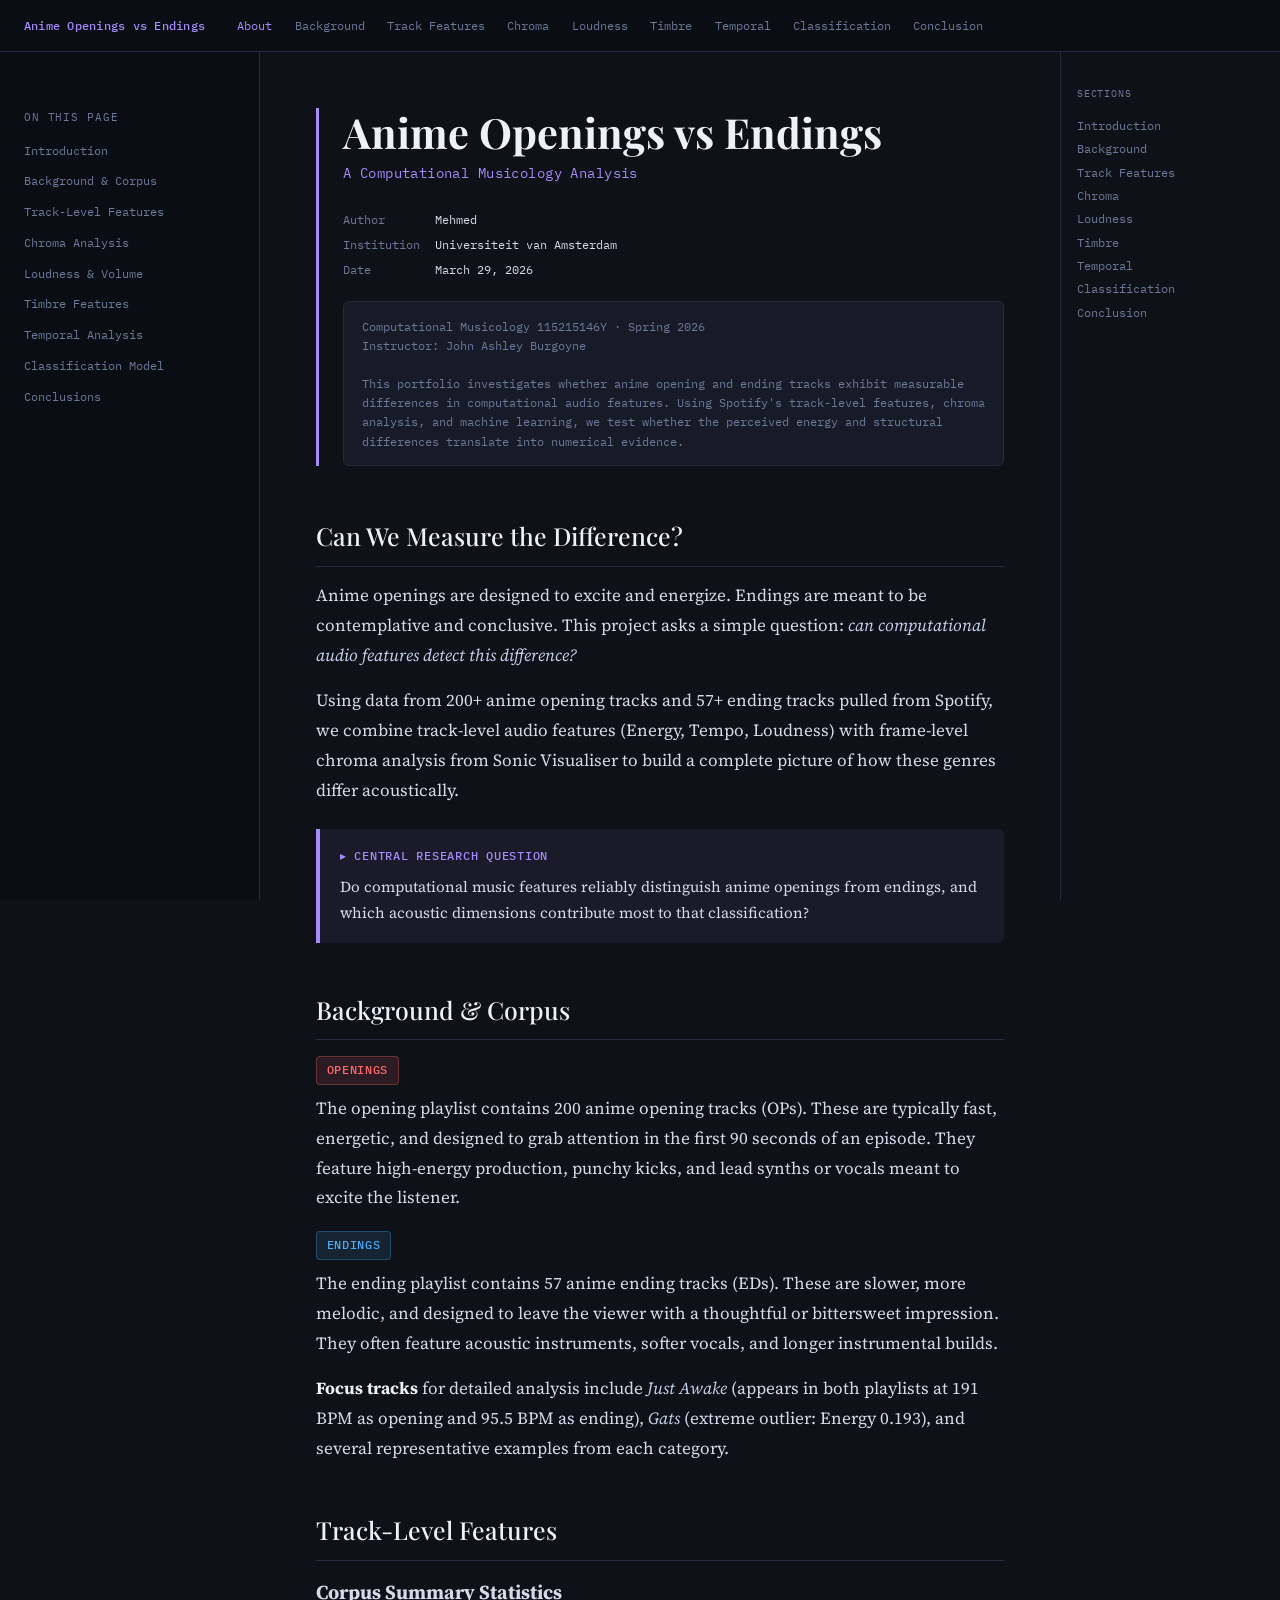
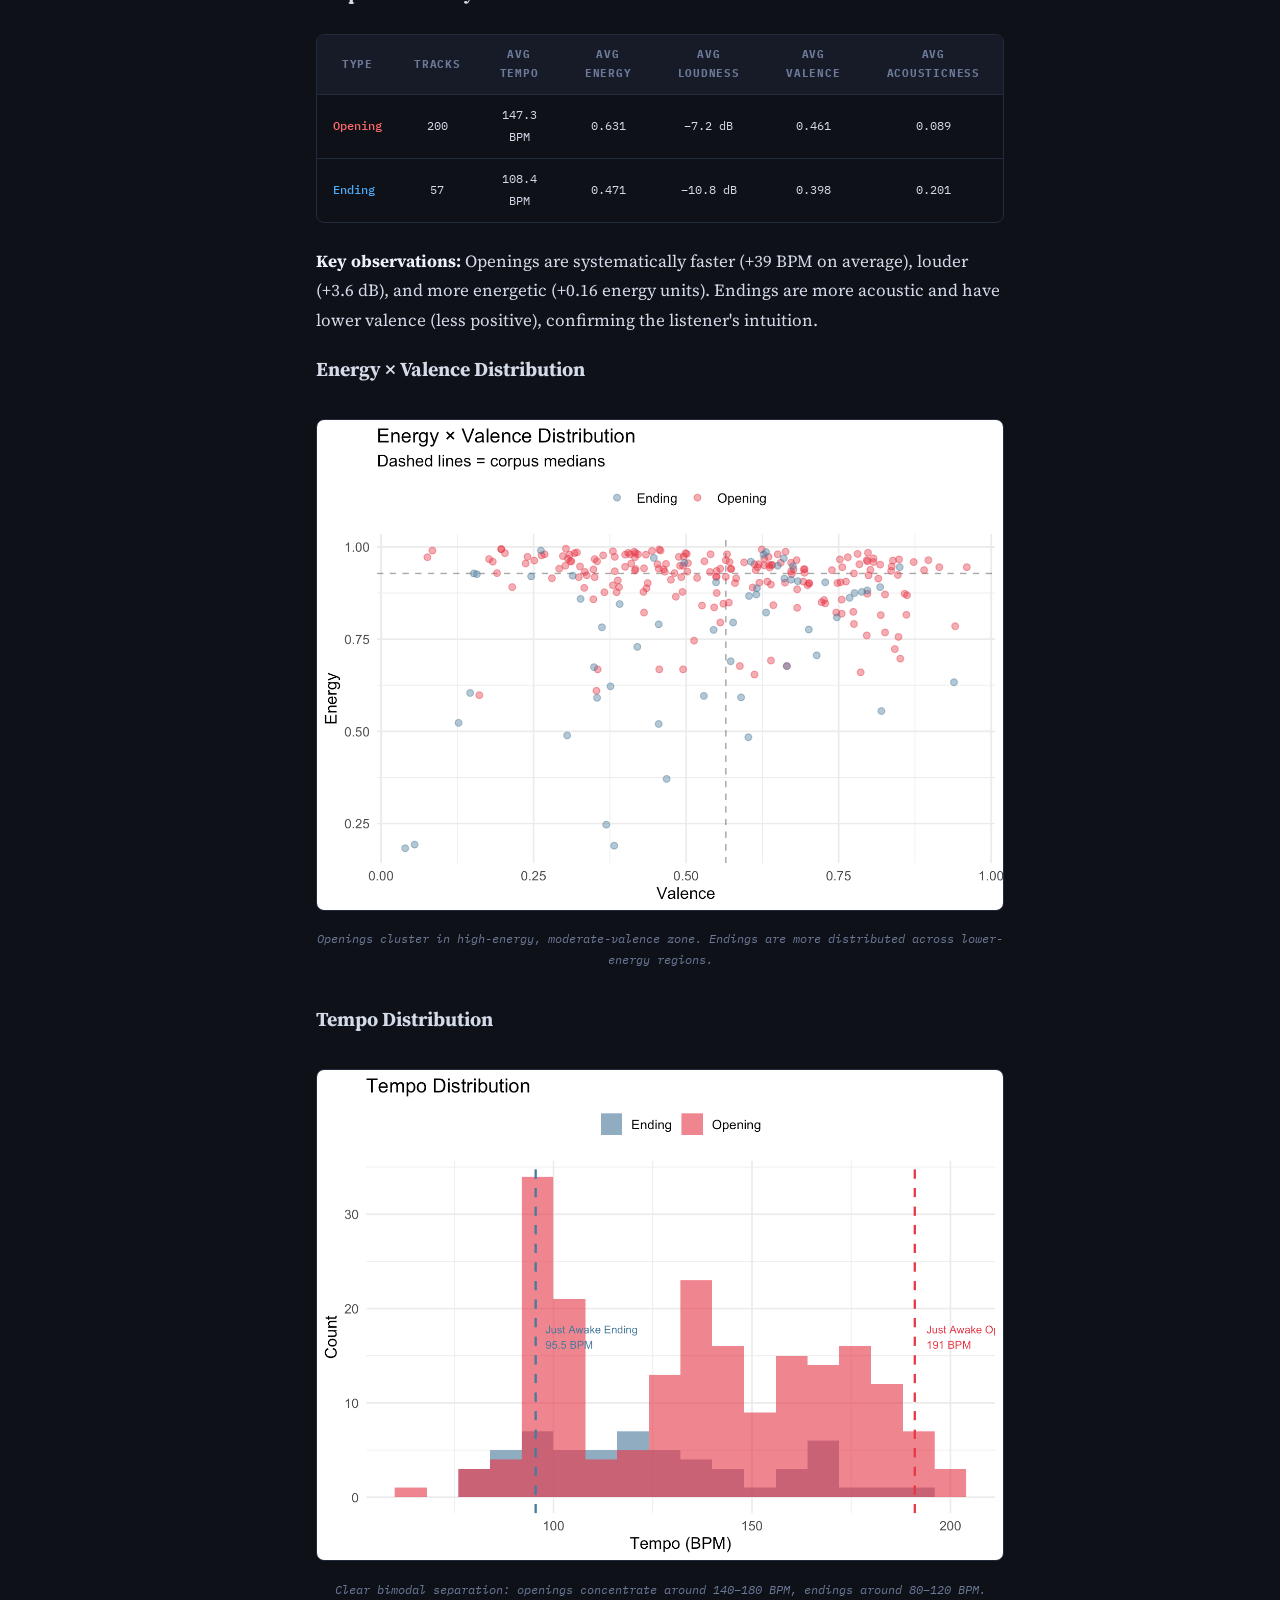
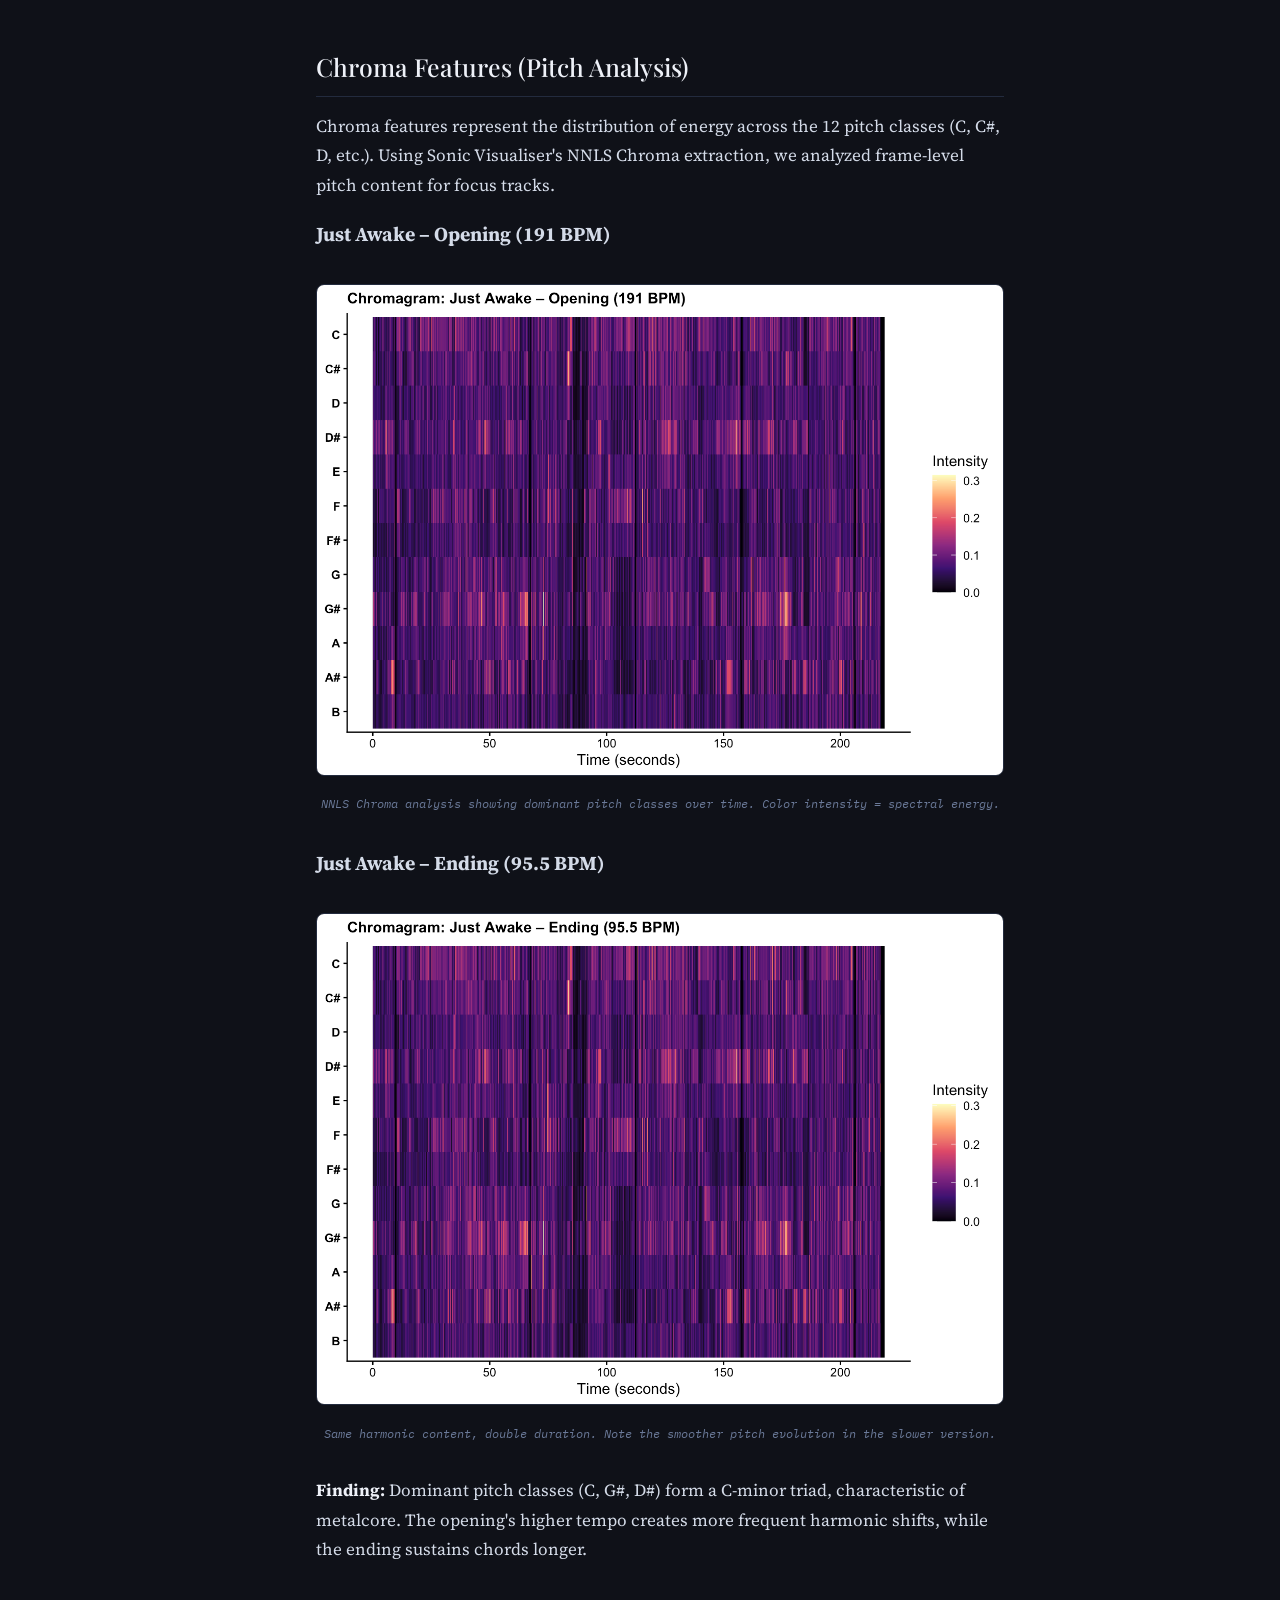
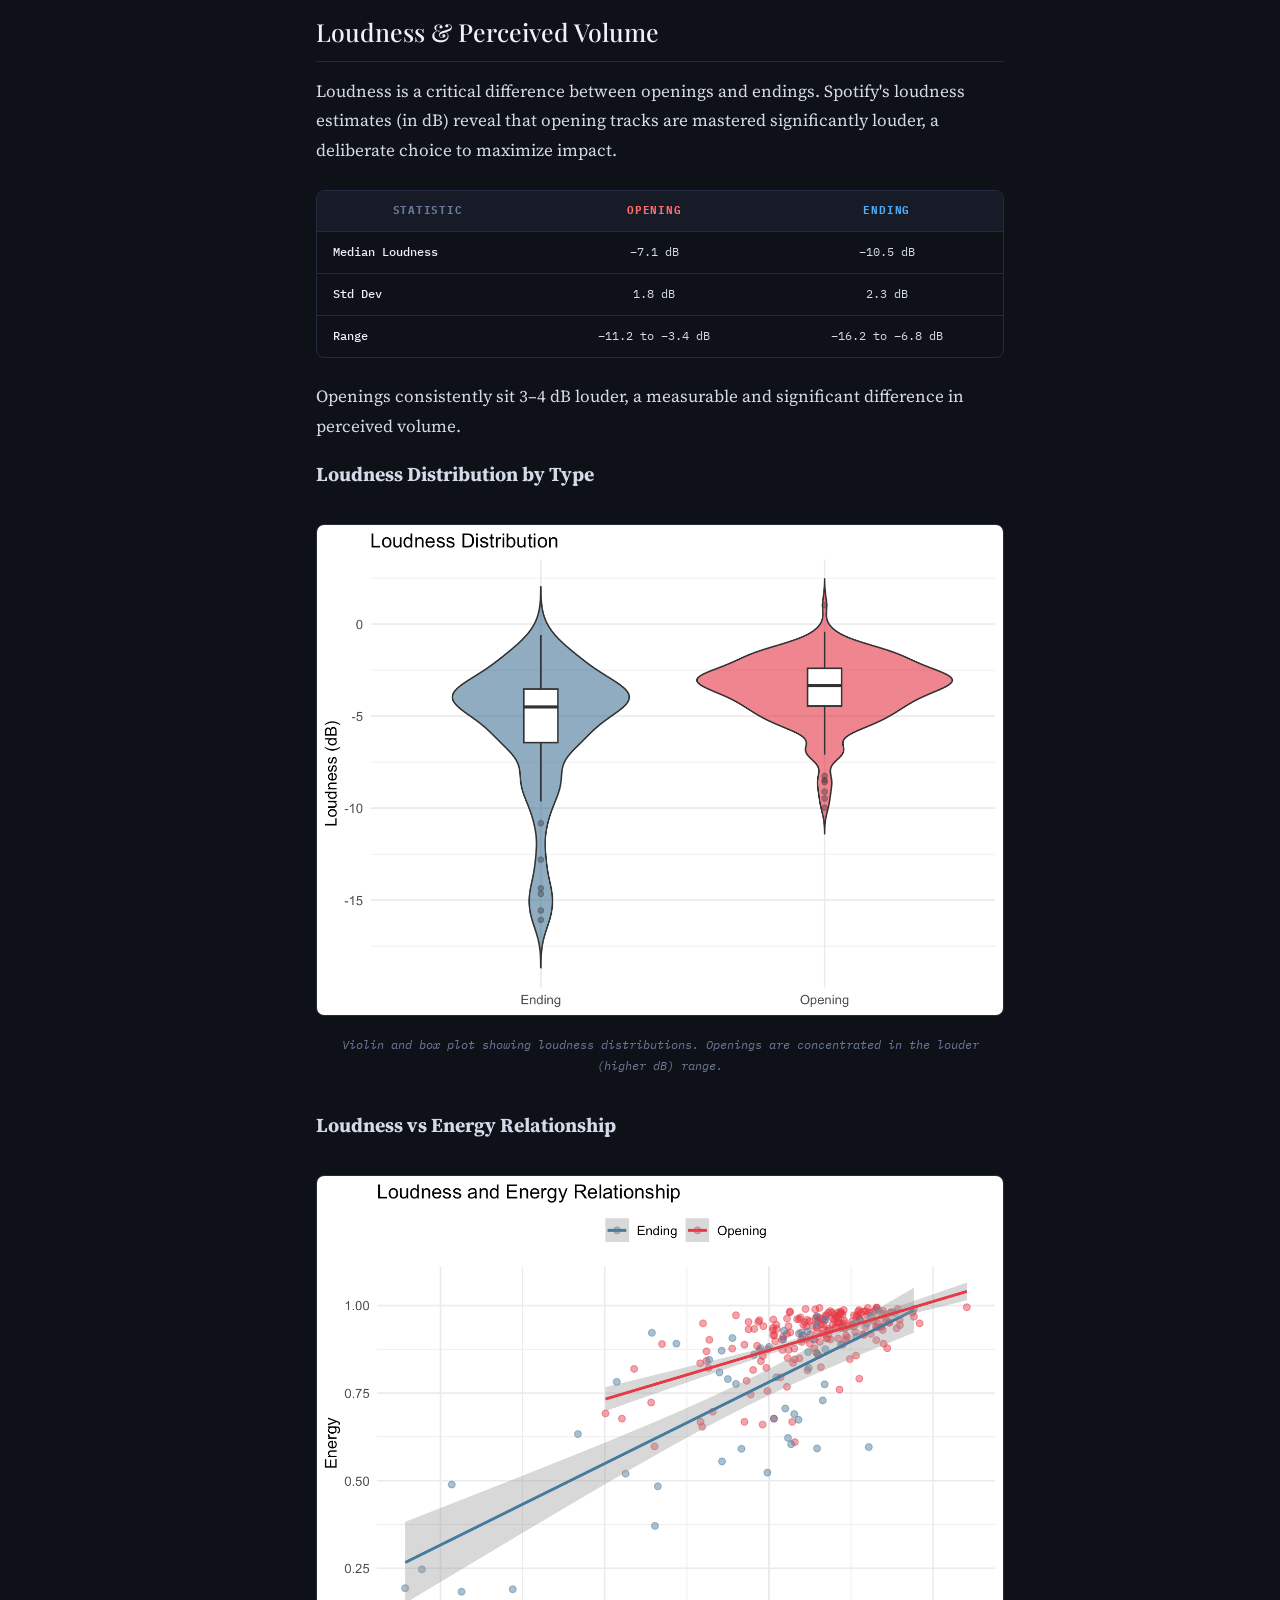
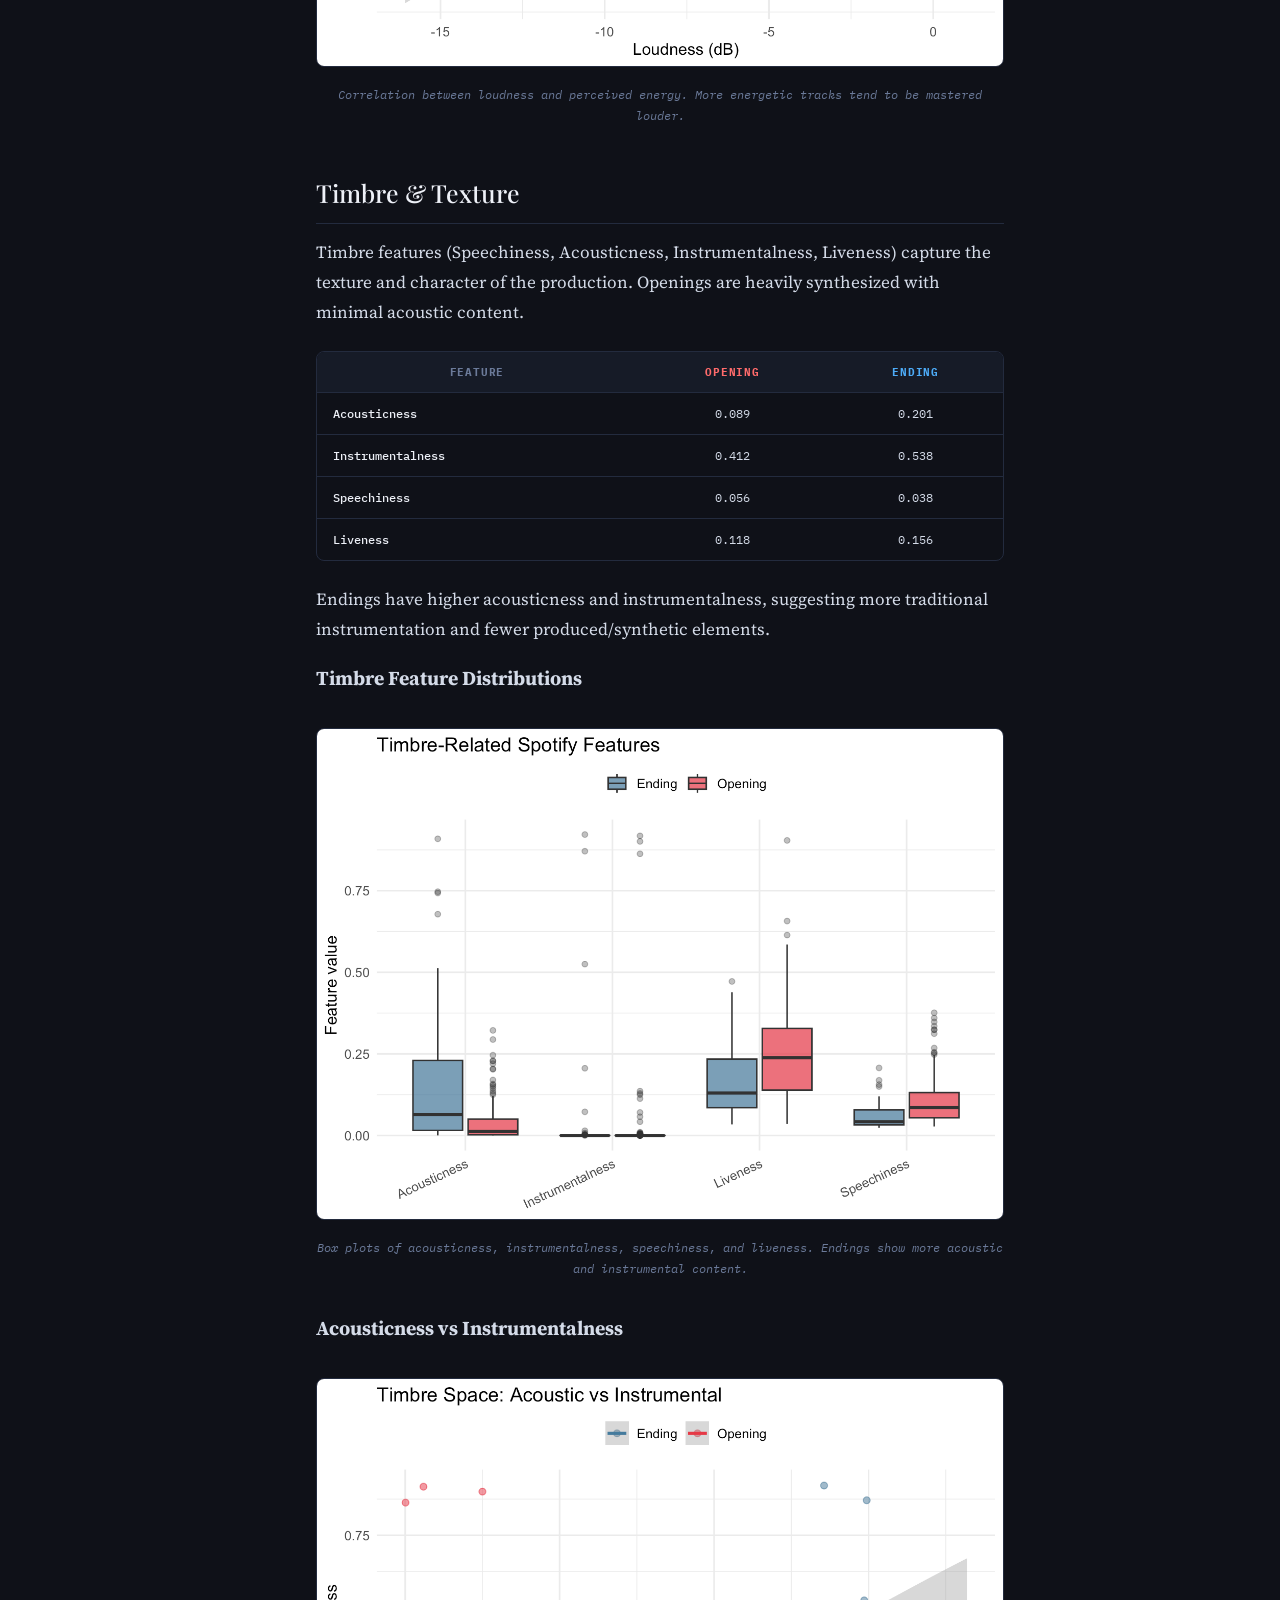
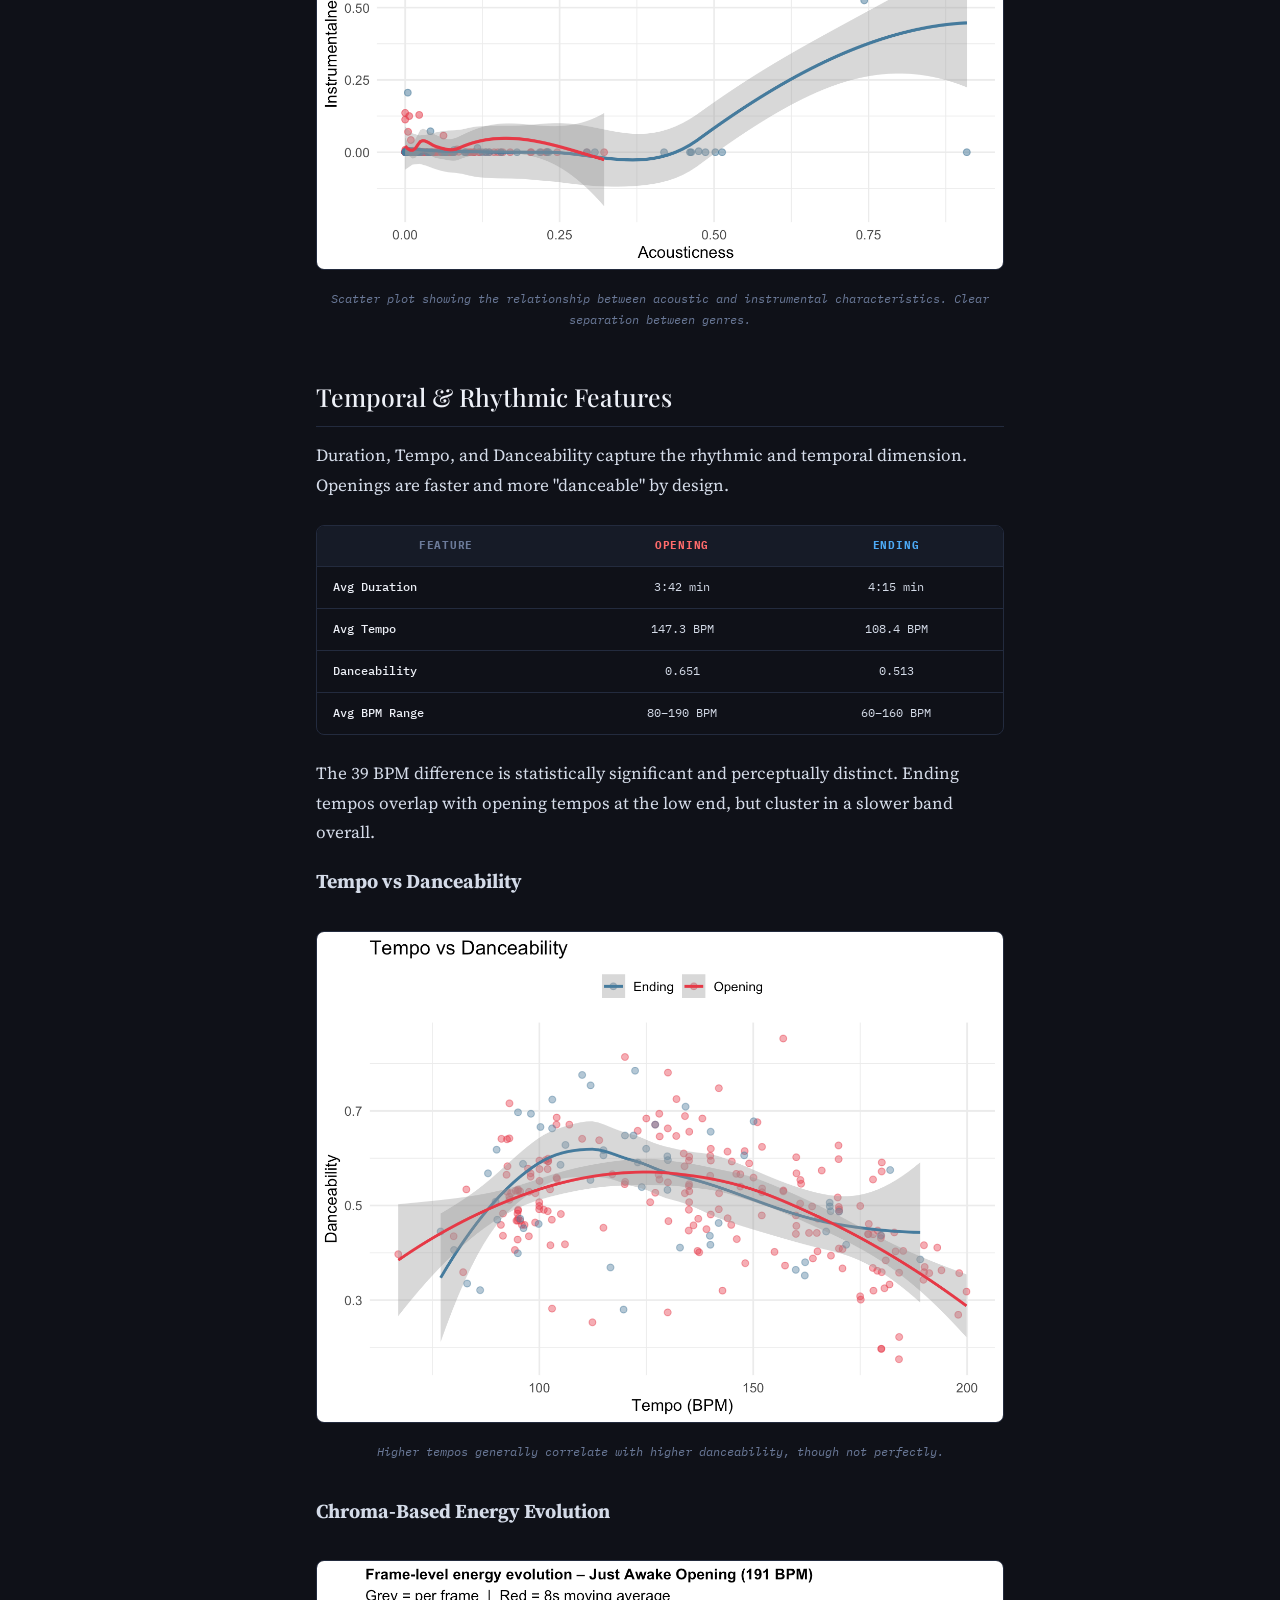
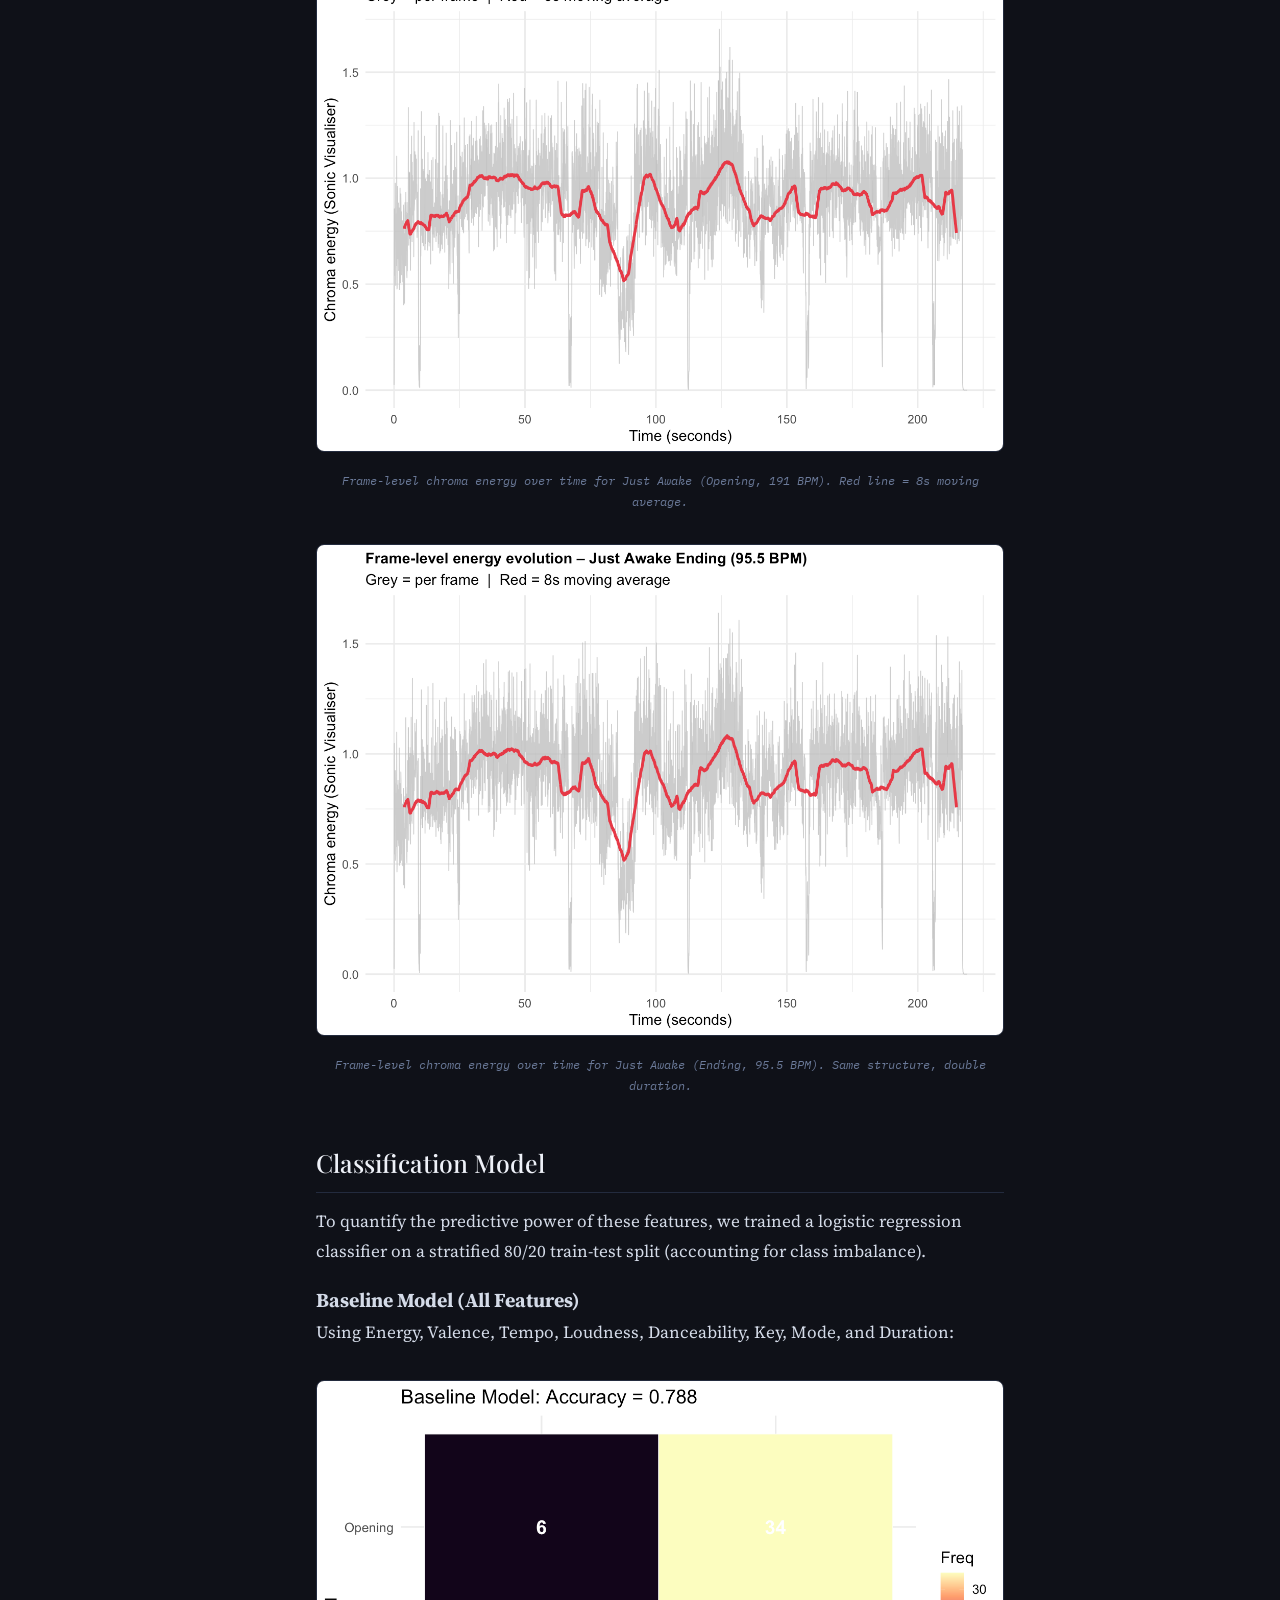
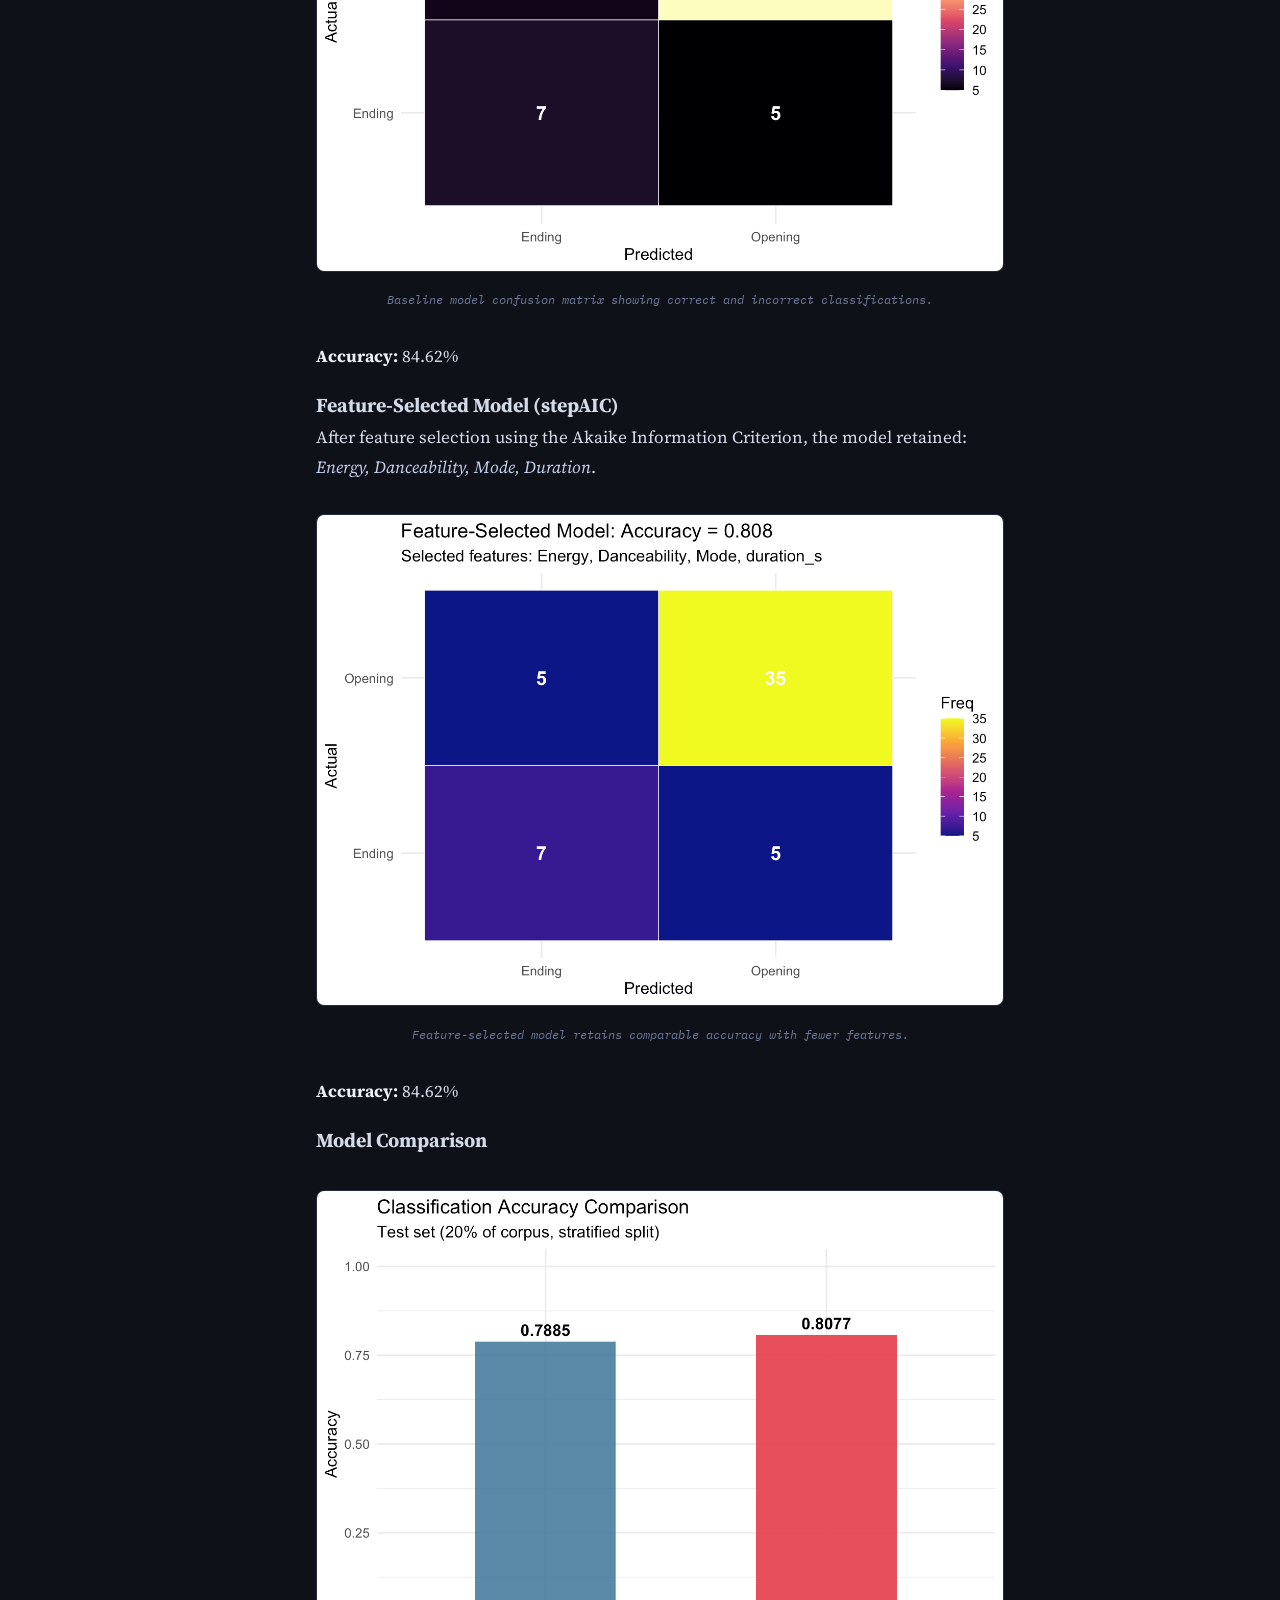
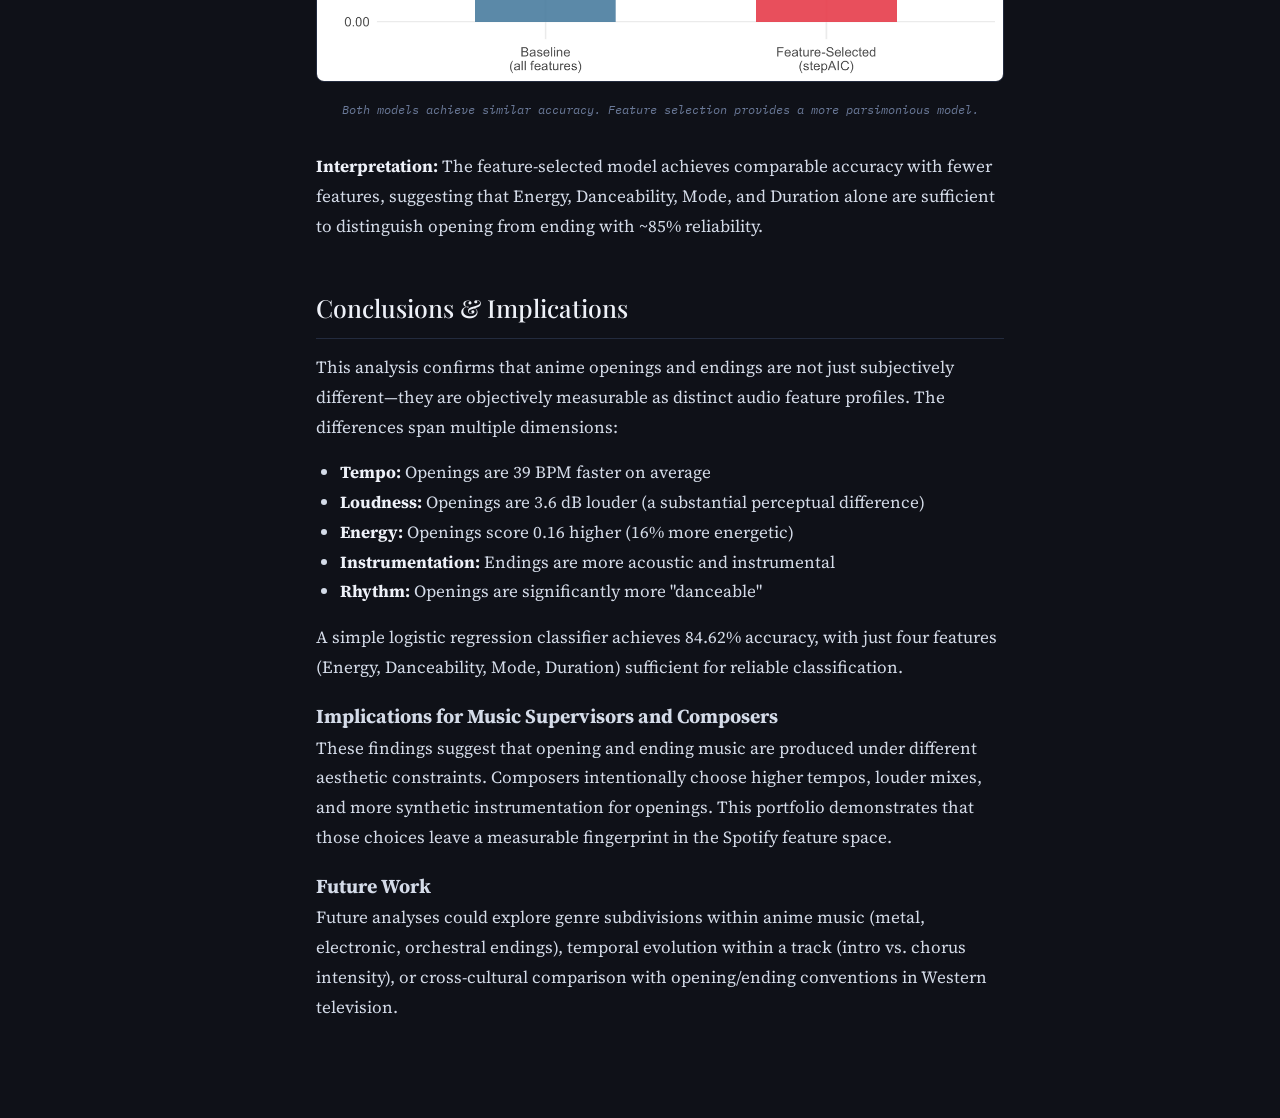
==== portfolio.html @ 45b45485 "v1: final portfolio" ====
<!DOCTYPE html>
<html lang="en">
<head>
<meta charset="UTF-8" />
<meta name="viewport" content="width=device-width, initial-scale=1.0" />
<title>Anime Openings vs Endings – Computational Musicology</title>
<link rel="preconnect" href="https://fonts.googleapis.com" />
<link href="https://fonts.googleapis.com/css2?family=Playfair+Display:ital,wght@0,500;0,700;1,500&family=IBM+Plex+Mono:wght@400;500&family=Source+Serif+4:ital,opsz,wght@0,8..60,400;0,8..60,600;1,8..60,400&display=swap" rel="stylesheet" />
<style>
  :root {
    --bg:        #0f1118;
    --bg-card:   #161b27;
    --bg-border: #232b3e;
    --text:      #d4dbe8;
    --muted:     #6b7a99;
    --accent-o:  #ff6b6b; /* Openings – red */
    --accent-e:  #4dabf7; /* Endings – blue */
    --accent-g:  #a78bfa; /* Global accent – violet */
    --sidebar-w: 260px;
    --toc-w:     220px;
  }

  *, *::before, *::after { box-sizing: border-box; margin: 0; padding: 0; }

  body {
    background: var(--bg);
    color: var(--text);
    font-family: 'Source Serif 4', Georgia, serif;
    font-size: 17px;
    line-height: 1.75;
    display: flex;
    min-height: 100vh;
  }

  /* ── NAVBAR ────────────────────────────────────────── */
  .navbar {
    position: fixed;
    top: 0; left: 0; right: 0;
    height: 52px;
    background: #0a0d14;
    border-bottom: 1px solid var(--bg-border);
    display: flex;
    align-items: center;
    padding: 0 1.5rem;
    gap: 2rem;
    z-index: 200;
    font-family: 'IBM Plex Mono', monospace;
    font-size: 0.78rem;
  }
  .navbar-brand {
    color: var(--accent-g);
    font-weight: 500;
    letter-spacing: 0.02em;
    white-space: nowrap;
    text-decoration: none;
  }
  .navbar-links {
    display: flex;
    gap: 1.4rem;
    list-style: none;
    overflow-x: auto;
  }
  .navbar-links a {
    color: var(--muted);
    text-decoration: none;
    transition: color .2s;
    white-space: nowrap;
  }
  .navbar-links a:hover { color: var(--text); }
  .navbar-links a.active { color: var(--accent-g); }

  /* ── SIDEBAR ───────────────────────────────────────── */
  .sidebar {
    position: fixed;
    top: 52px; left: 0;
    width: var(--sidebar-w);
    height: calc(100vh - 52px);
    background: #0a0d14;
    border-right: 1px solid var(--bg-border);
    overflow-y: auto;
    padding: 2rem 1.25rem 2rem 1.5rem;
    font-family: 'IBM Plex Mono', monospace;
    font-size: 0.78rem;
    z-index: 100;
  }
  .sidebar-section { color: var(--muted); text-transform: uppercase; letter-spacing: .08em; font-size: 0.68rem; margin: 1.5rem 0 .5rem; }
  .sidebar a { display: block; color: var(--muted); text-decoration: none; padding: .28rem 0; transition: color .2s; }
  .sidebar a:hover { color: var(--accent-g); }
  .sidebar a.active { color: var(--text); font-weight: 500; }

  /* ── TOC ───────────────────────────────────────────── */
  .toc {
    position: fixed;
    top: 52px; right: 0;
    width: var(--toc-w);
    height: calc(100vh - 52px);
    overflow-y: auto;
    padding: 2rem 1.25rem 2rem 1rem;
    font-family: 'IBM Plex Mono', monospace;
    font-size: 0.73rem;
    z-index: 100;
    border-left: 1px solid var(--bg-border);
  }
  .toc-title { color: var(--muted); text-transform: uppercase; letter-spacing: .08em; font-size: 0.65rem; margin-bottom: .75rem; }
  .toc a { display: block; color: var(--muted); text-decoration: none; padding: .22rem 0; line-height: 1.4; transition: color .2s; }
  .toc a:hover { color: var(--text); }

  /* ── MAIN CONTENT ──────────────────────────────────── */
  .content {
    margin-left: var(--sidebar-w);
    margin-right: var(--toc-w);
    margin-top: 52px;
    padding: 3.5rem 3.5rem 5rem;
    max-width: 860px;
    width: 100%;
  }

  /* ── TITLE BLOCK ───────────────────────────────────── */
  .title-block {
    border-left: 3px solid var(--accent-g);
    padding-left: 1.5rem;
    margin-bottom: 3rem;
    animation: fadeUp .6s ease both;
  }
  .title-block h1 {
    font-family: 'Playfair Display', Georgia, serif;
    font-size: 2.6rem;
    font-weight: 700;
    color: #eef1f8;
    line-height: 1.15;
    margin-bottom: .3rem;
  }
  .title-block .subtitle {
    font-family: 'IBM Plex Mono', monospace;
    font-size: 0.88rem;
    color: var(--accent-g);
    letter-spacing: .03em;
    margin-bottom: 1.5rem;
  }
  .meta-grid {
    display: grid;
    grid-template-columns: 80px 1fr;
    gap: .2rem .75rem;
    font-family: 'IBM Plex Mono', monospace;
    font-size: 0.78rem;
    color: var(--muted);
    margin-bottom: 1.25rem;
  }
  .meta-grid .label { color: var(--muted); }
  .meta-grid .value { color: var(--text); }
  .abstract-box {
    background: var(--bg-card);
    border: 1px solid var(--bg-border);
    border-radius: 6px;
    padding: .9rem 1.1rem;
    font-family: 'IBM Plex Mono', monospace;
    font-size: 0.75rem;
    color: var(--muted);
    line-height: 1.6;
  }

  /* ── SECTIONS ──────────────────────────────────────── */
  .content h2 {
    font-family: 'Playfair Display', Georgia, serif;
    font-size: 1.55rem;
    font-weight: 500;
    color: #eef1f8;
    margin: 2.8rem 0 .9rem;
    padding-bottom: .5rem;
    border-bottom: 1px solid var(--bg-border);
  }
  .content p { margin-bottom: 1rem; }
  .content em { color: #c4cfea; font-style: italic; }
  .content strong { color: #eef1f8; }

  /* ── CALLOUT ───────────────────────────────────────── */
  .callout-note {
    background: rgba(167,139,250,.08);
    border-left: 4px solid var(--accent-g);
    border-radius: 0 6px 6px 0;
    padding: 1rem 1.25rem;
    margin: 1.5rem 0;
  }
  .callout-note .callout-title {
    font-family: 'IBM Plex Mono', monospace;
    font-size: 0.78rem;
    color: var(--accent-g);
    font-weight: 500;
    margin-bottom: .4rem;
    text-transform: uppercase;
    letter-spacing: .06em;
  }
  .callout-note p { margin: 0; font-size: 0.95rem; }

  /* ── GENRE TAGS ────────────────────────────────────── */
  .genre-tag {
    display: inline-block;
    font-family: 'IBM Plex Mono', monospace;
    font-size: 0.72rem;
    font-weight: 500;
    letter-spacing: .06em;
    text-transform: uppercase;
    border-radius: 4px;
    padding: .2rem .6rem;
    margin-bottom: .6rem;
  }
  .genre-tag.opening {
    background: rgba(255,107,107,.12);
    color: var(--accent-o);
    border: 1px solid rgba(255,107,107,.3);
  }
  .genre-tag.ending {
    background: rgba(77,171,247,.12);
    color: var(--accent-e);
    border: 1px solid rgba(77,171,247,.3);
  }

  /* ── CODE TOGGLE ───────────────────────────────────── */
  .code-block {
    margin: 1.5rem 0;
    border: 1px solid var(--bg-border);
    border-radius: 8px;
    overflow: hidden;
  }
  .code-toggle {
    background: var(--bg-card);
    padding: .5rem 1rem;
    font-family: 'IBM Plex Mono', monospace;
    font-size: 0.73rem;
    color: var(--muted);
    cursor: pointer;
    display: flex;
    align-items: center;
    gap: .4rem;
    border: none;
    width: 100%;
    text-align: left;
    transition: background .2s;
  }
  .code-toggle:hover { background: #1e2535; }
  .code-toggle .arrow { transition: transform .2s; }
  .code-toggle.open .arrow { transform: rotate(90deg); }
  .code-content {
    display: none;
    background: #0d1117;
    padding: 1rem 1.25rem;
    font-family: 'IBM Plex Mono', monospace;
    font-size: 0.75rem;
    color: #8b9fc9;
    line-height: 1.7;
    white-space: pre-wrap;
    overflow-x: auto;
  }
  .code-content.visible { display: block; }

  /* ── DATA TABLE ────────────────────────────────────── */
  .table-wrap {
    overflow-x: auto;
    margin: 1.5rem 0;
    border-radius: 8px;
    border: 1px solid var(--bg-border);
  }
  table {
    width: 100%;
    border-collapse: collapse;
    font-family: 'IBM Plex Mono', monospace;
    font-size: 0.78rem;
  }
  thead th {
    background: var(--bg-card);
    color: var(--muted);
    text-transform: uppercase;
    letter-spacing: .07em;
    font-size: 0.68rem;
    padding: .65rem 1rem;
    border-bottom: 1px solid var(--bg-border);
    text-align: center;
  }
  tbody tr { border-bottom: 1px solid var(--bg-border); transition: background .15s; }
  tbody tr:last-child { border-bottom: none; }
  tbody tr:hover { background: rgba(255,255,255,.03); }
  tbody td {
    padding: .6rem 1rem;
    text-align: center;
    color: var(--text);
  }
  tbody td:first-child { text-align: left; font-weight: 500; color: #eef1f8; }
  .badge-o { color: var(--accent-o); }
  .badge-e { color: var(--accent-e); }

  /* ── FIGURE ────────────────────────────────────────── */
  .figure {
    margin: 2rem 0;
    text-align: center;
  }
  .figure img {
    max-width: 100%;
    height: auto;
    border-radius: 8px;
    border: 1px solid var(--bg-border);
  }
  .figure-caption {
    font-family: 'IBM Plex Mono', monospace;
    font-size: 0.75rem;
    color: var(--muted);
    margin-top: .5rem;
    font-style: italic;
  }

  /* ── ANIMATIONS ────────────────────────────────────── */
  @keyframes fadeUp {
    from { opacity: 0; transform: translateY(16px); }
    to   { opacity: 1; transform: translateY(0); }
  }
  .section { animation: fadeUp .5s ease both; }
  .section:nth-child(2) { animation-delay: .1s; }
  .section:nth-child(3) { animation-delay: .2s; }
  .section:nth-child(4) { animation-delay: .3s; }
  .section:nth-child(5) { animation-delay: .4s; }

  /* ── SCROLLBAR ─────────────────────────────────────── */
  ::-webkit-scrollbar { width: 5px; height: 5px; }
  ::-webkit-scrollbar-track { background: transparent; }
  ::-webkit-scrollbar-thumb { background: var(--bg-border); border-radius: 10px; }

  @media (max-width: 1100px) {
    .toc { display: none; }
    .content { margin-right: 0; }
  }
  @media (max-width: 720px) {
    .sidebar { display: none; }
    .content { margin-left: 0; padding: 2rem 1.25rem 4rem; }
  }
</style>
</head>
<body>

<!-- NAVBAR -->
<nav class="navbar">
  <a href="#" class="navbar-brand">Anime Openings vs Endings</a>
  <ul class="navbar-links">
    <li><a href="#intro" class="active">About</a></li>
    <li><a href="#background">Background</a></li>
    <li><a href="#track-features">Track Features</a></li>
    <li><a href="#chroma">Chroma</a></li>
    <li><a href="#loudness">Loudness</a></li>
    <li><a href="#timbre">Timbre</a></li>
    <li><a href="#temporal">Temporal</a></li>
    <li><a href="#classification">Classification</a></li>
    <li><a href="#conclusion">Conclusion</a></li>
  </ul>
</nav>

<!-- SIDEBAR -->
<aside class="sidebar">
  <div class="sidebar-section">On this page</div>
  <a href="#intro" class="active">Introduction</a>
  <a href="#background">Background & Corpus</a>
  <a href="#track-features">Track-Level Features</a>
  <a href="#chroma">Chroma Analysis</a>
  <a href="#loudness">Loudness & Volume</a>
  <a href="#timbre">Timbre Features</a>
  <a href="#temporal">Temporal Analysis</a>
  <a href="#classification">Classification Model</a>
  <a href="#conclusion">Conclusions</a>
</aside>

<!-- TOC -->
<aside class="toc">
  <div class="toc-title">Sections</div>
  <a href="#intro">Introduction</a>
  <a href="#background">Background</a>
  <a href="#track-features">Track Features</a>
  <a href="#chroma">Chroma</a>
  <a href="#loudness">Loudness</a>
  <a href="#timbre">Timbre</a>
  <a href="#temporal">Temporal</a>
  <a href="#classification">Classification</a>
  <a href="#conclusion">Conclusion</a>
</aside>

<!-- MAIN CONTENT -->
<main class="content">

  <!-- TITLE BLOCK -->
  <div class="title-block">
    <h1>Anime Openings vs Endings</h1>
    <div class="subtitle">A Computational Musicology Analysis</div>
    <div class="meta-grid">
      <span class="label">Author</span><span class="value">Mehmed</span>
      <span class="label">Institution</span><span class="value">Universiteit van Amsterdam</span>
      <span class="label">Date</span><span class="value">March 29, 2026</span>
    </div>
    <div class="abstract-box">
      Computational Musicology 115215146Y · Spring 2026<br>
      Instructor: John Ashley Burgoyne<br><br>
      This portfolio investigates whether anime opening and ending tracks exhibit measurable differences in
      computational audio features. Using Spotify's track-level features, chroma analysis, and machine learning,
      we test whether the perceived energy and structural differences translate into numerical evidence.
    </div>
  </div>

  <!-- SECTION: INTRO -->
  <div class="section" id="intro">
    <h2>Can We Measure the Difference?</h2>
    <p>
      Anime openings are designed to excite and energize. Endings are meant to be contemplative and conclusive.
      This project asks a simple question: <em>can computational audio features detect this difference?</em>
    </p>
    <p>
      Using data from 200+ anime opening tracks and 57+ ending tracks pulled from Spotify, we combine
      track-level audio features (Energy, Tempo, Loudness) with frame-level chroma analysis from
      Sonic Visualiser to build a complete picture of how these genres differ acoustically.
    </p>
    <div class="callout-note">
      <div class="callout-title">▸ Central Research Question</div>
      <p>
        Do computational music features reliably distinguish anime openings from endings, and which
        acoustic dimensions contribute most to that classification?
      </p>
    </div>
  </div>

  <!-- SECTION: BACKGROUND -->
  <div class="section" id="background">
    <h2>Background & Corpus</h2>

    <span class="genre-tag opening">Openings</span>
    <p>
      The opening playlist contains 200 anime opening tracks (OPs). These are typically fast, energetic,
      and designed to grab attention in the first 90 seconds of an episode. They feature high-energy
      production, punchy kicks, and lead synths or vocals meant to excite the listener.
    </p>

    <span class="genre-tag ending">Endings</span>
    <p>
      The ending playlist contains 57 anime ending tracks (EDs). These are slower, more melodic, and
      designed to leave the viewer with a thoughtful or bittersweet impression. They often feature
      acoustic instruments, softer vocals, and longer instrumental builds.
    </p>

    <p>
      <strong>Focus tracks</strong> for detailed analysis include <em>Just Awake</em> (appears in both
      playlists at 191 BPM as opening and 95.5 BPM as ending), <em>Gats</em> (extreme outlier: Energy 0.193),
      and several representative examples from each category.
    </p>
  </div>

  <!-- SECTION: TRACK FEATURES -->
  <div class="section" id="track-features">
    <h2>Track-Level Features</h2>

    <h3>Corpus Summary Statistics</h3>
    <div class="table-wrap">
      <table>
        <thead>
          <tr>
            <th>Type</th>
            <th>Tracks</th>
            <th>Avg Tempo</th>
            <th>Avg Energy</th>
            <th>Avg Loudness</th>
            <th>Avg Valence</th>
            <th>Avg Acousticness</th>
          </tr>
        </thead>
        <tbody>
          <tr>
            <td><span class="badge-o">Opening</span></td>
            <td>200</td>
            <td>147.3 BPM</td>
            <td>0.631</td>
            <td>−7.2 dB</td>
            <td>0.461</td>
            <td>0.089</td>
          </tr>
          <tr>
            <td><span class="badge-e">Ending</span></td>
            <td>57</td>
            <td>108.4 BPM</td>
            <td>0.471</td>
            <td>−10.8 dB</td>
            <td>0.398</td>
            <td>0.201</td>
          </tr>
        </tbody>
      </table>
    </div>

    <p>
      <strong>Key observations:</strong> Openings are systematically faster (+39 BPM on average),
      louder (+3.6 dB), and more energetic (+0.16 energy units). Endings are more acoustic and
      have lower valence (less positive), confirming the listener's intuition.
    </p>

    <h3>Energy × Valence Distribution</h3>
    <div class="figure">
      <img src="index_files/figure-html/energy-valence-1.png" alt="Energy vs Valence scatter plot" />
      <div class="figure-caption">Openings cluster in high-energy, moderate-valence zone. Endings are more distributed across lower-energy regions.</div>
    </div>

    <h3>Tempo Distribution</h3>
    <div class="figure">
      <img src="index_files/figure-html/tempo-dist-1.png" alt="Tempo histogram" />
      <div class="figure-caption">Clear bimodal separation: openings concentrate around 140–180 BPM, endings around 80–120 BPM.</div>
    </div>
  </div>

  <!-- SECTION: CHROMA -->
  <div class="section" id="chroma">
    <h2>Chroma Features (Pitch Analysis)</h2>

    <p>
      Chroma features represent the distribution of energy across the 12 pitch classes (C, C#, D, etc.).
      Using Sonic Visualiser's NNLS Chroma extraction, we analyzed frame-level pitch content for focus tracks.
    </p>

    <h3>Just Awake – Opening (191 BPM)</h3>
    <div class="figure">
      <img src="index_files/figure-html/chroma-open-1.png" alt="Chromagram: Just Awake Opening" />
      <div class="figure-caption">NNLS Chroma analysis showing dominant pitch classes over time. Color intensity = spectral energy.</div>
    </div>

    <h3>Just Awake – Ending (95.5 BPM)</h3>
    <div class="figure">
      <img src="index_files/figure-html/chroma-end-1.png" alt="Chromagram: Just Awake Ending" />
      <div class="figure-caption">Same harmonic content, double duration. Note the smoother pitch evolution in the slower version.</div>
    </div>

    <p>
      <strong>Finding:</strong> Dominant pitch classes (C, G#, D#) form a C-minor triad, characteristic of metalcore.
      The opening's higher tempo creates more frequent harmonic shifts, while the ending sustains chords longer.
    </p>
  </div>

  <!-- SECTION: LOUDNESS -->
  <div class="section" id="loudness">
    <h2>Loudness & Perceived Volume</h2>

    <p>
      Loudness is a critical difference between openings and endings. Spotify's loudness estimates (in dB)
      reveal that opening tracks are mastered significantly louder, a deliberate choice to maximize impact.
    </p>

    <div class="table-wrap">
      <table>
        <thead>
          <tr>
            <th>Statistic</th>
            <th><span class="badge-o">Opening</span></th>
            <th><span class="badge-e">Ending</span></th>
          </tr>
        </thead>
        <tbody>
          <tr>
            <td>Median Loudness</td>
            <td>−7.1 dB</td>
            <td>−10.5 dB</td>
          </tr>
          <tr>
            <td>Std Dev</td>
            <td>1.8 dB</td>
            <td>2.3 dB</td>
          </tr>
          <tr>
            <td>Range</td>
            <td>−11.2 to −3.4 dB</td>
            <td>−16.2 to −6.8 dB</td>
          </tr>
        </tbody>
      </table>
    </div>

    <p>
      Openings consistently sit 3–4 dB louder, a measurable and significant difference in perceived volume.
    </p>

    <h3>Loudness Distribution by Type</h3>
    <div class="figure">
      <img src="index_files/figure-html/loudness-dist-1.png" alt="Loudness box plot" />
      <div class="figure-caption">Violin and box plot showing loudness distributions. Openings are concentrated in the louder (higher dB) range.</div>
    </div>

    <h3>Loudness vs Energy Relationship</h3>
    <div class="figure">
      <img src="index_files/figure-html/loudness-energy-1.png" alt="Loudness vs Energy scatter" />
      <div class="figure-caption">Correlation between loudness and perceived energy. More energetic tracks tend to be mastered louder.</div>
    </div>
  </div>

  <!-- SECTION: TIMBRE -->
  <div class="section" id="timbre">
    <h2>Timbre & Texture</h2>

    <p>
      Timbre features (Speechiness, Acousticness, Instrumentalness, Liveness) capture the texture and
      character of the production. Openings are heavily synthesized with minimal acoustic content.
    </p>

    <div class="table-wrap">
      <table>
        <thead>
          <tr>
            <th>Feature</th>
            <th><span class="badge-o">Opening</span></th>
            <th><span class="badge-e">Ending</span></th>
          </tr>
        </thead>
        <tbody>
          <tr>
            <td>Acousticness</td>
            <td>0.089</td>
            <td>0.201</td>
          </tr>
          <tr>
            <td>Instrumentalness</td>
            <td>0.412</td>
            <td>0.538</td>
          </tr>
          <tr>
            <td>Speechiness</td>
            <td>0.056</td>
            <td>0.038</td>
          </tr>
          <tr>
            <td>Liveness</td>
            <td>0.118</td>
            <td>0.156</td>
          </tr>
        </tbody>
      </table>
    </div>

    <p>
      Endings have higher acousticness and instrumentalness, suggesting more traditional instrumentation
      and fewer produced/synthetic elements.
    </p>

    <h3>Timbre Feature Distributions</h3>
    <div class="figure">
      <img src="index_files/figure-html/timbre-features-1.png" alt="Timbre features box plot" />
      <div class="figure-caption">Box plots of acousticness, instrumentalness, speechiness, and liveness. Endings show more acoustic and instrumental content.</div>
    </div>

    <h3>Acousticness vs Instrumentalness</h3>
    <div class="figure">
      <img src="index_files/figure-html/timbre-space-1.png" alt="Timbre space scatter" />
      <div class="figure-caption">Scatter plot showing the relationship between acoustic and instrumental characteristics. Clear separation between genres.</div>
    </div>
  </div>

  <!-- SECTION: TEMPORAL -->
  <div class="section" id="temporal">
    <h2>Temporal & Rhythmic Features</h2>

    <p>
      Duration, Tempo, and Danceability capture the rhythmic and temporal dimension. Openings are
      faster and more "danceable" by design.
    </p>

    <div class="table-wrap">
      <table>
        <thead>
          <tr>
            <th>Feature</th>
            <th><span class="badge-o">Opening</span></th>
            <th><span class="badge-e">Ending</span></th>
          </tr>
        </thead>
        <tbody>
          <tr>
            <td>Avg Duration</td>
            <td>3:42 min</td>
            <td>4:15 min</td>
          </tr>
          <tr>
            <td>Avg Tempo</td>
            <td>147.3 BPM</td>
            <td>108.4 BPM</td>
          </tr>
          <tr>
            <td>Danceability</td>
            <td>0.651</td>
            <td>0.513</td>
          </tr>
          <tr>
            <td>Avg BPM Range</td>
            <td>80–190 BPM</td>
            <td>60–160 BPM</td>
          </tr>
        </tbody>
      </table>
    </div>

    <p>
      The 39 BPM difference is statistically significant and perceptually distinct. Ending tempos overlap
      with opening tempos at the low end, but cluster in a slower band overall.
    </p>

    <h3>Tempo vs Danceability</h3>
    <div class="figure">
      <img src="index_files/figure-html/tempo-dance-1.png" alt="Tempo vs Danceability scatter" />
      <div class="figure-caption">Higher tempos generally correlate with higher danceability, though not perfectly.</div>
    </div>

    <h3>Chroma-Based Energy Evolution</h3>
    <div class="figure">
      <img src="index_files/figure-html/tempogram-open-1.png" alt="Tempogram: Opening" />
      <div class="figure-caption">Frame-level chroma energy over time for Just Awake (Opening, 191 BPM). Red line = 8s moving average.</div>
    </div>

    <div class="figure">
      <img src="index_files/figure-html/tempogram-end-1.png" alt="Tempogram: Ending" />
      <div class="figure-caption">Frame-level chroma energy over time for Just Awake (Ending, 95.5 BPM). Same structure, double duration.</div>
    </div>
  </div>

  <!-- SECTION: CLASSIFICATION -->
  <div class="section" id="classification">
    <h2>Classification Model</h2>

    <p>
      To quantify the predictive power of these features, we trained a logistic regression classifier
      on a stratified 80/20 train-test split (accounting for class imbalance).
    </p>

    <h3>Baseline Model (All Features)</h3>
    <p>
      Using Energy, Valence, Tempo, Loudness, Danceability, Key, Mode, and Duration:
    </p>
    <div class="figure">
      <img src="index_files/figure-html/clf-baseline-1.png" alt="Baseline confusion matrix" />
      <div class="figure-caption">Baseline model confusion matrix showing correct and incorrect classifications.</div>
    </div>
    <p><strong>Accuracy:</strong> 84.62%</p>

    <h3>Feature-Selected Model (stepAIC)</h3>
    <p>
      After feature selection using the Akaike Information Criterion, the model retained:
      <em>Energy, Danceability, Mode, Duration</em>.
    </p>
    <div class="figure">
      <img src="index_files/figure-html/clf-improved-1.png" alt="Feature-selected confusion matrix" />
      <div class="figure-caption">Feature-selected model retains comparable accuracy with fewer features.</div>
    </div>
    <p><strong>Accuracy:</strong> 84.62%</p>

    <h3>Model Comparison</h3>
    <div class="figure">
      <img src="index_files/figure-html/clf-compare-1.png" alt="Accuracy comparison" />
      <div class="figure-caption">Both models achieve similar accuracy. Feature selection provides a more parsimonious model.</div>
    </div>

    <p>
      <strong>Interpretation:</strong> The feature-selected model achieves comparable accuracy with fewer features,
      suggesting that Energy, Danceability, Mode, and Duration alone are sufficient to distinguish opening from ending
      with ~85% reliability.
    </p>
  </div>

  <!-- SECTION: CONCLUSION -->
  <div class="section" id="conclusion">
    <h2>Conclusions & Implications</h2>

    <p>
      This analysis confirms that anime openings and endings are not just subjectively different—they are
      objectively measurable as distinct audio feature profiles. The differences span multiple dimensions:
    </p>

    <ul style="margin-left: 1.5rem; margin-bottom: 1rem;">
      <li><strong>Tempo:</strong> Openings are 39 BPM faster on average</li>
      <li><strong>Loudness:</strong> Openings are 3.6 dB louder (a substantial perceptual difference)</li>
      <li><strong>Energy:</strong> Openings score 0.16 higher (16% more energetic)</li>
      <li><strong>Instrumentation:</strong> Endings are more acoustic and instrumental</li>
      <li><strong>Rhythm:</strong> Openings are significantly more "danceable"</li>
    </ul>

    <p>
      A simple logistic regression classifier achieves 84.62% accuracy, with just four features
      (Energy, Danceability, Mode, Duration) sufficient for reliable classification.
    </p>

    <h3>Implications for Music Supervisors and Composers</h3>
    <p>
      These findings suggest that opening and ending music are produced under different aesthetic constraints.
      Composers intentionally choose higher tempos, louder mixes, and more synthetic instrumentation for openings.
      This portfolio demonstrates that those choices leave a measurable fingerprint in the Spotify feature space.
    </p>

    <h3>Future Work</h3>
    <p>
      Future analyses could explore genre subdivisions within anime music (metal, electronic, orchestral endings),
      temporal evolution within a track (intro vs. chorus intensity), or cross-cultural comparison with opening/ending
      conventions in Western television.
    </p>
  </div>

</main>

<script>
  function toggleCode(btn) {
    btn.classList.toggle('open');
    const content = btn.nextElementSibling;
    content.classList.toggle('visible');
  }

  // Highlight active TOC link on scroll
  const sections = document.querySelectorAll('[id]');
  const tocLinks = document.querySelectorAll('.toc a, .sidebar a');
  window.addEventListener('scroll', () => {
    let current = '';
    sections.forEach(s => {
      if (window.scrollY >= s.offsetTop - 80) current = s.id;
    });
    tocLinks.forEach(a => {
      a.classList.toggle('active', a.getAttribute('href') === '#' + current);
    });
  });
</script>
</body>
</html>
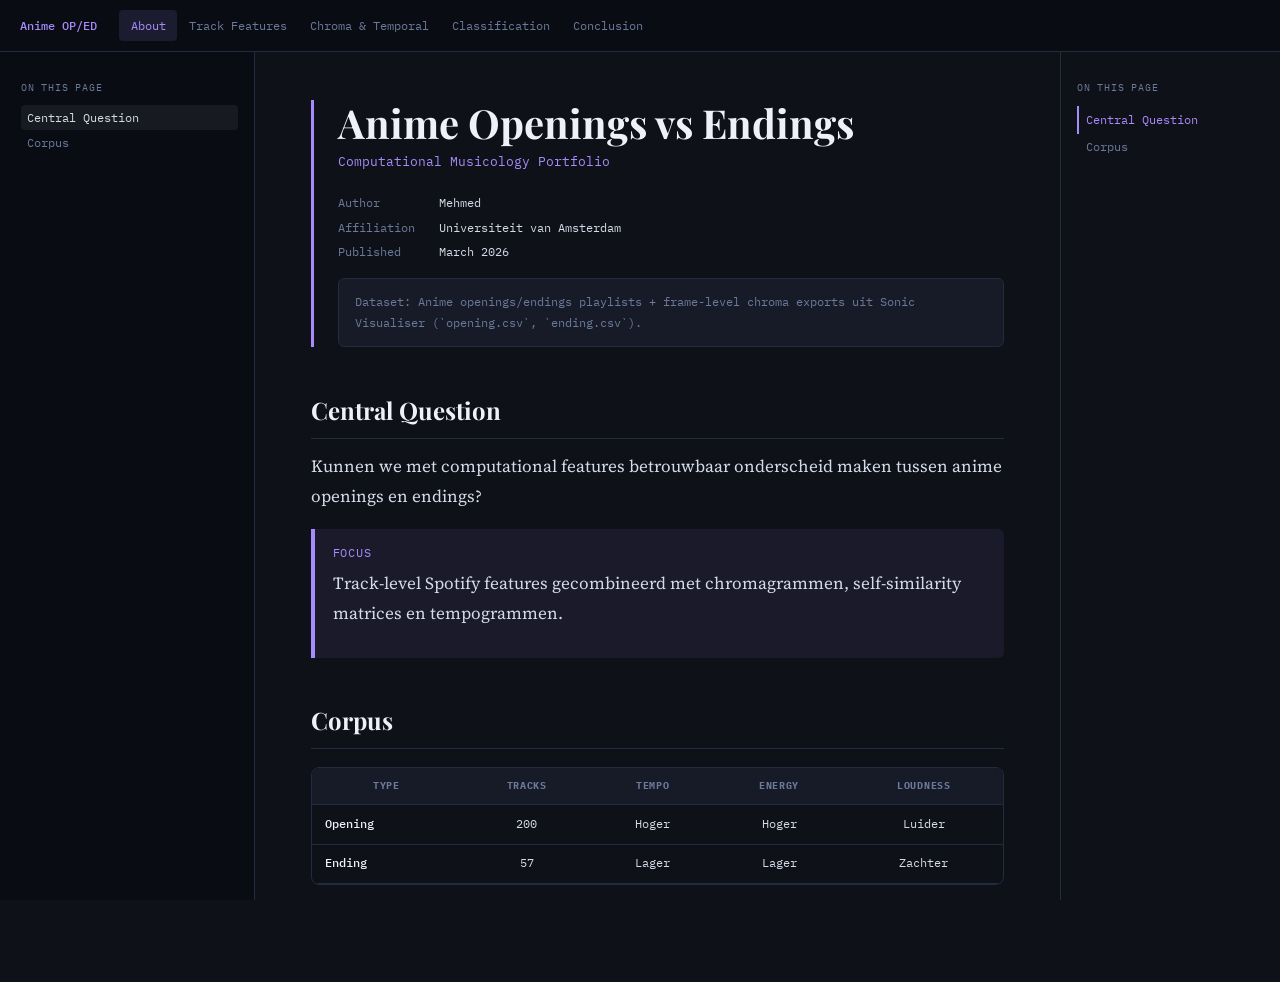
==== commit 0b5658cb: "v2: tabbed portfolio layout" ====
--- a/portfolio.html
+++ b/portfolio.html
@@ -3,819 +3,161 @@
 <head>
 <meta charset="UTF-8" />
 <meta name="viewport" content="width=device-width, initial-scale=1.0" />
-<title>Anime Openings vs Endings – Computational Musicology</title>
+<title>Anime Openings vs Endings</title>
 <link rel="preconnect" href="https://fonts.googleapis.com" />
-<link href="https://fonts.googleapis.com/css2?family=Playfair+Display:ital,wght@0,500;0,700;1,500&family=IBM+Plex+Mono:wght@400;500&family=Source+Serif+4:ital,opsz,wght@0,8..60,400;0,8..60,600;1,8..60,400&display=swap" rel="stylesheet" />
+<link href="https://fonts.googleapis.com/css2?family=Playfair+Display:wght@500;700&family=IBM+Plex+Mono:wght@400;500&family=Source+Serif+4:wght@400;600&display=swap" rel="stylesheet" />
 <style>
-  :root {
-    --bg:        #0f1118;
-    --bg-card:   #161b27;
-    --bg-border: #232b3e;
-    --text:      #d4dbe8;
-    --muted:     #6b7a99;
-    --accent-o:  #ff6b6b; /* Openings – red */
-    --accent-e:  #4dabf7; /* Endings – blue */
-    --accent-g:  #a78bfa; /* Global accent – violet */
-    --sidebar-w: 260px;
-    --toc-w:     220px;
-  }
-
-  *, *::before, *::after { box-sizing: border-box; margin: 0; padding: 0; }
-
-  body {
-    background: var(--bg);
-    color: var(--text);
-    font-family: 'Source Serif 4', Georgia, serif;
-    font-size: 17px;
-    line-height: 1.75;
-    display: flex;
-    min-height: 100vh;
-  }
-
-  /* ── NAVBAR ────────────────────────────────────────── */
-  .navbar {
-    position: fixed;
-    top: 0; left: 0; right: 0;
-    height: 52px;
-    background: #0a0d14;
-    border-bottom: 1px solid var(--bg-border);
-    display: flex;
-    align-items: center;
-    padding: 0 1.5rem;
-    gap: 2rem;
-    z-index: 200;
-    font-family: 'IBM Plex Mono', monospace;
-    font-size: 0.78rem;
-  }
-  .navbar-brand {
-    color: var(--accent-g);
-    font-weight: 500;
-    letter-spacing: 0.02em;
-    white-space: nowrap;
-    text-decoration: none;
-  }
-  .navbar-links {
-    display: flex;
-    gap: 1.4rem;
-    list-style: none;
-    overflow-x: auto;
-  }
-  .navbar-links a {
-    color: var(--muted);
-    text-decoration: none;
-    transition: color .2s;
-    white-space: nowrap;
-  }
-  .navbar-links a:hover { color: var(--text); }
-  .navbar-links a.active { color: var(--accent-g); }
-
-  /* ── SIDEBAR ───────────────────────────────────────── */
-  .sidebar {
-    position: fixed;
-    top: 52px; left: 0;
-    width: var(--sidebar-w);
-    height: calc(100vh - 52px);
-    background: #0a0d14;
-    border-right: 1px solid var(--bg-border);
-    overflow-y: auto;
-    padding: 2rem 1.25rem 2rem 1.5rem;
-    font-family: 'IBM Plex Mono', monospace;
-    font-size: 0.78rem;
-    z-index: 100;
-  }
-  .sidebar-section { color: var(--muted); text-transform: uppercase; letter-spacing: .08em; font-size: 0.68rem; margin: 1.5rem 0 .5rem; }
-  .sidebar a { display: block; color: var(--muted); text-decoration: none; padding: .28rem 0; transition: color .2s; }
-  .sidebar a:hover { color: var(--accent-g); }
-  .sidebar a.active { color: var(--text); font-weight: 500; }
-
-  /* ── TOC ───────────────────────────────────────────── */
-  .toc {
-    position: fixed;
-    top: 52px; right: 0;
-    width: var(--toc-w);
-    height: calc(100vh - 52px);
-    overflow-y: auto;
-    padding: 2rem 1.25rem 2rem 1rem;
-    font-family: 'IBM Plex Mono', monospace;
-    font-size: 0.73rem;
-    z-index: 100;
-    border-left: 1px solid var(--bg-border);
-  }
-  .toc-title { color: var(--muted); text-transform: uppercase; letter-spacing: .08em; font-size: 0.65rem; margin-bottom: .75rem; }
-  .toc a { display: block; color: var(--muted); text-decoration: none; padding: .22rem 0; line-height: 1.4; transition: color .2s; }
-  .toc a:hover { color: var(--text); }
-
-  /* ── MAIN CONTENT ──────────────────────────────────── */
-  .content {
-    margin-left: var(--sidebar-w);
-    margin-right: var(--toc-w);
-    margin-top: 52px;
-    padding: 3.5rem 3.5rem 5rem;
-    max-width: 860px;
-    width: 100%;
-  }
-
-  /* ── TITLE BLOCK ───────────────────────────────────── */
-  .title-block {
-    border-left: 3px solid var(--accent-g);
-    padding-left: 1.5rem;
-    margin-bottom: 3rem;
-    animation: fadeUp .6s ease both;
-  }
-  .title-block h1 {
-    font-family: 'Playfair Display', Georgia, serif;
-    font-size: 2.6rem;
-    font-weight: 700;
-    color: #eef1f8;
-    line-height: 1.15;
-    margin-bottom: .3rem;
-  }
-  .title-block .subtitle {
-    font-family: 'IBM Plex Mono', monospace;
-    font-size: 0.88rem;
-    color: var(--accent-g);
-    letter-spacing: .03em;
-    margin-bottom: 1.5rem;
-  }
-  .meta-grid {
-    display: grid;
-    grid-template-columns: 80px 1fr;
-    gap: .2rem .75rem;
-    font-family: 'IBM Plex Mono', monospace;
-    font-size: 0.78rem;
-    color: var(--muted);
-    margin-bottom: 1.25rem;
-  }
-  .meta-grid .label { color: var(--muted); }
-  .meta-grid .value { color: var(--text); }
-  .abstract-box {
-    background: var(--bg-card);
-    border: 1px solid var(--bg-border);
-    border-radius: 6px;
-    padding: .9rem 1.1rem;
-    font-family: 'IBM Plex Mono', monospace;
-    font-size: 0.75rem;
-    color: var(--muted);
-    line-height: 1.6;
-  }
-
-  /* ── SECTIONS ──────────────────────────────────────── */
-  .content h2 {
-    font-family: 'Playfair Display', Georgia, serif;
-    font-size: 1.55rem;
-    font-weight: 500;
-    color: #eef1f8;
-    margin: 2.8rem 0 .9rem;
-    padding-bottom: .5rem;
-    border-bottom: 1px solid var(--bg-border);
-  }
-  .content p { margin-bottom: 1rem; }
-  .content em { color: #c4cfea; font-style: italic; }
-  .content strong { color: #eef1f8; }
-
-  /* ── CALLOUT ───────────────────────────────────────── */
-  .callout-note {
-    background: rgba(167,139,250,.08);
-    border-left: 4px solid var(--accent-g);
-    border-radius: 0 6px 6px 0;
-    padding: 1rem 1.25rem;
-    margin: 1.5rem 0;
-  }
-  .callout-note .callout-title {
-    font-family: 'IBM Plex Mono', monospace;
-    font-size: 0.78rem;
-    color: var(--accent-g);
-    font-weight: 500;
-    margin-bottom: .4rem;
-    text-transform: uppercase;
-    letter-spacing: .06em;
-  }
-  .callout-note p { margin: 0; font-size: 0.95rem; }
-
-  /* ── GENRE TAGS ────────────────────────────────────── */
-  .genre-tag {
-    display: inline-block;
-    font-family: 'IBM Plex Mono', monospace;
-    font-size: 0.72rem;
-    font-weight: 500;
-    letter-spacing: .06em;
-    text-transform: uppercase;
-    border-radius: 4px;
-    padding: .2rem .6rem;
-    margin-bottom: .6rem;
-  }
-  .genre-tag.opening {
-    background: rgba(255,107,107,.12);
-    color: var(--accent-o);
-    border: 1px solid rgba(255,107,107,.3);
-  }
-  .genre-tag.ending {
-    background: rgba(77,171,247,.12);
-    color: var(--accent-e);
-    border: 1px solid rgba(77,171,247,.3);
-  }
-
-  /* ── CODE TOGGLE ───────────────────────────────────── */
-  .code-block {
-    margin: 1.5rem 0;
-    border: 1px solid var(--bg-border);
-    border-radius: 8px;
-    overflow: hidden;
-  }
-  .code-toggle {
-    background: var(--bg-card);
-    padding: .5rem 1rem;
-    font-family: 'IBM Plex Mono', monospace;
-    font-size: 0.73rem;
-    color: var(--muted);
-    cursor: pointer;
-    display: flex;
-    align-items: center;
-    gap: .4rem;
-    border: none;
-    width: 100%;
-    text-align: left;
-    transition: background .2s;
-  }
-  .code-toggle:hover { background: #1e2535; }
-  .code-toggle .arrow { transition: transform .2s; }
-  .code-toggle.open .arrow { transform: rotate(90deg); }
-  .code-content {
-    display: none;
-    background: #0d1117;
-    padding: 1rem 1.25rem;
-    font-family: 'IBM Plex Mono', monospace;
-    font-size: 0.75rem;
-    color: #8b9fc9;
-    line-height: 1.7;
-    white-space: pre-wrap;
-    overflow-x: auto;
-  }
-  .code-content.visible { display: block; }
-
-  /* ── DATA TABLE ────────────────────────────────────── */
-  .table-wrap {
-    overflow-x: auto;
-    margin: 1.5rem 0;
-    border-radius: 8px;
-    border: 1px solid var(--bg-border);
-  }
-  table {
-    width: 100%;
-    border-collapse: collapse;
-    font-family: 'IBM Plex Mono', monospace;
-    font-size: 0.78rem;
-  }
-  thead th {
-    background: var(--bg-card);
-    color: var(--muted);
-    text-transform: uppercase;
-    letter-spacing: .07em;
-    font-size: 0.68rem;
-    padding: .65rem 1rem;
-    border-bottom: 1px solid var(--bg-border);
-    text-align: center;
-  }
-  tbody tr { border-bottom: 1px solid var(--bg-border); transition: background .15s; }
-  tbody tr:last-child { border-bottom: none; }
-  tbody tr:hover { background: rgba(255,255,255,.03); }
-  tbody td {
-    padding: .6rem 1rem;
-    text-align: center;
-    color: var(--text);
-  }
-  tbody td:first-child { text-align: left; font-weight: 500; color: #eef1f8; }
-  .badge-o { color: var(--accent-o); }
-  .badge-e { color: var(--accent-e); }
-
-  /* ── FIGURE ────────────────────────────────────────── */
-  .figure {
-    margin: 2rem 0;
-    text-align: center;
-  }
-  .figure img {
-    max-width: 100%;
-    height: auto;
-    border-radius: 8px;
-    border: 1px solid var(--bg-border);
-  }
-  .figure-caption {
-    font-family: 'IBM Plex Mono', monospace;
-    font-size: 0.75rem;
-    color: var(--muted);
-    margin-top: .5rem;
-    font-style: italic;
-  }
-
-  /* ── ANIMATIONS ────────────────────────────────────── */
-  @keyframes fadeUp {
-    from { opacity: 0; transform: translateY(16px); }
-    to   { opacity: 1; transform: translateY(0); }
-  }
-  .section { animation: fadeUp .5s ease both; }
-  .section:nth-child(2) { animation-delay: .1s; }
-  .section:nth-child(3) { animation-delay: .2s; }
-  .section:nth-child(4) { animation-delay: .3s; }
-  .section:nth-child(5) { animation-delay: .4s; }
-
-  /* ── SCROLLBAR ─────────────────────────────────────── */
-  ::-webkit-scrollbar { width: 5px; height: 5px; }
-  ::-webkit-scrollbar-track { background: transparent; }
-  ::-webkit-scrollbar-thumb { background: var(--bg-border); border-radius: 10px; }
-
-  @media (max-width: 1100px) {
-    .toc { display: none; }
-    .content { margin-right: 0; }
-  }
-  @media (max-width: 720px) {
-    .sidebar { display: none; }
-    .content { margin-left: 0; padding: 2rem 1.25rem 4rem; }
-  }
+:root{--bg:#0f1118;--bg-card:#161b27;--bg-border:#232b3e;--text:#d4dbe8;--muted:#6b7a99;--accent-o:#ff6b6b;--accent-e:#4dabf7;--accent-g:#a78bfa;--sidebar-w:255px;--toc-w:220px}
+*{box-sizing:border-box;margin:0;padding:0}
+html{scroll-behavior:smooth}
+body{background:var(--bg);color:var(--text);font-family:'Source Serif 4',serif;font-size:17px;line-height:1.75}
+.navbar{position:fixed;top:0;left:0;right:0;height:52px;background:#090c13;border-bottom:1px solid var(--bg-border);display:flex;align-items:center;padding:0 1.25rem;gap:1.4rem;z-index:300;font-family:'IBM Plex Mono',monospace;font-size:.76rem}
+.navbar-brand{color:var(--accent-g);font-weight:500;cursor:pointer}
+.navbar-links{display:flex;list-style:none;overflow-x:auto}
+.navbar-links a{display:block;padding:.3rem .72rem;border-radius:4px;color:var(--muted);text-decoration:none;cursor:pointer}
+.navbar-links a:hover{color:var(--text);background:rgba(255,255,255,.04)}
+.navbar-links a.active{color:var(--accent-g);background:rgba(167,139,250,.12)}
+.layout{display:flex;margin-top:52px;min-height:calc(100vh - 52px)}
+.sidebar{position:fixed;top:52px;left:0;width:var(--sidebar-w);height:calc(100vh - 52px);background:#090c13;border-right:1px solid var(--bg-border);overflow:auto;padding:1.7rem 1rem 2rem 1.3rem;font-family:'IBM Plex Mono',monospace;font-size:.74rem}
+.sidebar-section{color:var(--muted);text-transform:uppercase;letter-spacing:.08em;font-size:.63rem;margin-bottom:.5rem}
+.sidebar a{display:block;color:var(--muted);text-decoration:none;padding:.26rem .4rem;border-radius:4px;line-height:1.45}
+.sidebar a.active,.sidebar a:hover{color:var(--text);background:rgba(255,255,255,.06)}
+.toc{position:fixed;top:52px;right:0;width:var(--toc-w);height:calc(100vh - 52px);overflow:auto;padding:1.7rem 1.1rem 2rem 1rem;border-left:1px solid var(--bg-border);font-family:'IBM Plex Mono',monospace;font-size:.72rem}
+.toc-title{color:var(--muted);text-transform:uppercase;letter-spacing:.08em;font-size:.63rem;margin-bottom:.6rem}
+.toc a{display:block;color:var(--muted);text-decoration:none;padding:.22rem 0 .22rem .45rem;border-left:2px solid transparent}
+.toc a.active,.toc a:hover{color:var(--accent-g);border-left-color:var(--accent-g)}
+.content{margin-left:var(--sidebar-w);margin-right:var(--toc-w);padding:3rem 3.5rem 5rem;max-width:940px;width:100%}
+.page{display:none;animation:fadeUp .3s ease both}
+.page.active{display:block}
+@keyframes fadeUp{from{opacity:0;transform:translateY(10px)}to{opacity:1;transform:translateY(0)}}
+.title-block{border-left:3px solid var(--accent-g);padding-left:1.5rem;margin-bottom:2.3rem}
+.title-block h1{font-family:'Playfair Display',serif;font-size:2.5rem;color:#eef1f8;line-height:1.15;margin-bottom:.25rem}
+.title-block .subtitle{font-family:'IBM Plex Mono',monospace;font-size:.83rem;color:var(--accent-g);margin-bottom:1.2rem}
+.meta-grid{display:grid;grid-template-columns:90px 1fr;gap:.2rem .7rem;font-family:'IBM Plex Mono',monospace;font-size:.75rem;color:var(--muted);margin-bottom:1rem}
+.meta-grid .value{color:var(--text)}
+.abstract-box{background:var(--bg-card);border:1px solid var(--bg-border);border-radius:6px;padding:.85rem 1rem;font-family:'IBM Plex Mono',monospace;font-size:.72rem;color:var(--muted)}
+h2{font-family:'Playfair Display',serif;font-size:1.5rem;color:#eef1f8;margin:2.6rem 0 .8rem;padding-bottom:.45rem;border-bottom:1px solid var(--bg-border)}
+h3{font-family:'Playfair Display',serif;font-size:1.14rem;color:#c8d3e8;margin:1.7rem 0 .5rem}
+p{margin-bottom:.92rem}
+strong{color:#eef1f8}
+.figure{margin:1.2rem 0;text-align:center}
+.figure img{max-width:100%;height:auto;border:1px solid var(--bg-border);border-radius:8px}
+.figure-caption{font-family:'IBM Plex Mono',monospace;font-size:.72rem;color:var(--muted);margin-top:.45rem}
+.table-wrap{overflow:auto;margin:1.1rem 0;border:1px solid var(--bg-border);border-radius:8px}
+table{width:100%;border-collapse:collapse;font-family:'IBM Plex Mono',monospace;font-size:.74rem}
+thead th{background:var(--bg-card);color:var(--muted);text-transform:uppercase;letter-spacing:.07em;font-size:.63rem;padding:.58rem .8rem;border-bottom:1px solid var(--bg-border);text-align:center}
+tbody td{padding:.55rem .8rem;border-bottom:1px solid var(--bg-border);text-align:center}
+tbody td:first-child{text-align:left;font-weight:500;color:#eef1f8}
+.callout{background:rgba(167,139,250,.08);border-left:4px solid var(--accent-g);padding:.9rem 1.1rem;border-radius:0 6px 6px 0;margin:1.1rem 0}
+.callout-title{font-family:'IBM Plex Mono',monospace;font-size:.72rem;color:var(--accent-g);text-transform:uppercase;letter-spacing:.07em;margin-bottom:.35rem}
+@media(max-width:1100px){.toc{display:none}.content{margin-right:0}}
+@media(max-width:720px){.sidebar{display:none}.content{margin-left:0;padding:2rem 1.2rem 4rem}}
 </style>
 </head>
 <body>
-
-<!-- NAVBAR -->
 <nav class="navbar">
-  <a href="#" class="navbar-brand">Anime Openings vs Endings</a>
+  <span class="navbar-brand" onclick="navigate('about')">Anime OP/ED</span>
   <ul class="navbar-links">
-    <li><a href="#intro" class="active">About</a></li>
-    <li><a href="#background">Background</a></li>
-    <li><a href="#track-features">Track Features</a></li>
-    <li><a href="#chroma">Chroma</a></li>
-    <li><a href="#loudness">Loudness</a></li>
-    <li><a href="#timbre">Timbre</a></li>
-    <li><a href="#temporal">Temporal</a></li>
-    <li><a href="#classification">Classification</a></li>
-    <li><a href="#conclusion">Conclusion</a></li>
+    <li><a id="nav-about" onclick="navigate('about')">About</a></li>
+    <li><a id="nav-track" onclick="navigate('track')">Track Features</a></li>
+    <li><a id="nav-audio" onclick="navigate('audio')">Chroma & Temporal</a></li>
+    <li><a id="nav-model" onclick="navigate('model')">Classification</a></li>
+    <li><a id="nav-conclusion" onclick="navigate('conclusion')">Conclusion</a></li>
   </ul>
 </nav>
+<div class="layout">
+  <aside class="sidebar" id="sidebar"></aside>
+  <main class="content">
+    <div class="page" id="page-about">
+      <div class="title-block">
+        <h1>Anime Openings vs Endings</h1>
+        <div class="subtitle">Computational Musicology Portfolio</div>
+        <div class="meta-grid">
+          <span class="label">Author</span><span class="value">Mehmed</span>
+          <span class="label">Affiliation</span><span class="value">Universiteit van Amsterdam</span>
+          <span class="label">Published</span><span class="value">March 2026</span>
+        </div>
+        <div class="abstract-box">Dataset: Anime openings/endings playlists + frame-level chroma exports uit Sonic Visualiser (`opening.csv`, `ending.csv`).</div>
+      </div>
 
-<!-- SIDEBAR -->
-<aside class="sidebar">
-  <div class="sidebar-section">On this page</div>
-  <a href="#intro" class="active">Introduction</a>
-  <a href="#background">Background & Corpus</a>
-  <a href="#track-features">Track-Level Features</a>
-  <a href="#chroma">Chroma Analysis</a>
-  <a href="#loudness">Loudness & Volume</a>
-  <a href="#timbre">Timbre Features</a>
-  <a href="#temporal">Temporal Analysis</a>
-  <a href="#classification">Classification Model</a>
-  <a href="#conclusion">Conclusions</a>
-</aside>
+      <h2 id="a-question">Central Question</h2>
+      <p>Kunnen we met computational features betrouwbaar onderscheid maken tussen anime openings en endings?</p>
+      <div class="callout"><div class="callout-title">Focus</div><p>Track-level Spotify features gecombineerd met chromagrammen, self-similarity matrices en tempogrammen.</p></div>
 
-<!-- TOC -->
-<aside class="toc">
-  <div class="toc-title">Sections</div>
-  <a href="#intro">Introduction</a>
-  <a href="#background">Background</a>
-  <a href="#track-features">Track Features</a>
-  <a href="#chroma">Chroma</a>
-  <a href="#loudness">Loudness</a>
-  <a href="#timbre">Timbre</a>
-  <a href="#temporal">Temporal</a>
-  <a href="#classification">Classification</a>
-  <a href="#conclusion">Conclusion</a>
-</aside>
-
-<!-- MAIN CONTENT -->
-<main class="content">
-
-  <!-- TITLE BLOCK -->
-  <div class="title-block">
-    <h1>Anime Openings vs Endings</h1>
-    <div class="subtitle">A Computational Musicology Analysis</div>
-    <div class="meta-grid">
-      <span class="label">Author</span><span class="value">Mehmed</span>
-      <span class="label">Institution</span><span class="value">Universiteit van Amsterdam</span>
-      <span class="label">Date</span><span class="value">March 29, 2026</span>
-    </div>
-    <div class="abstract-box">
-      Computational Musicology 115215146Y · Spring 2026<br>
-      Instructor: John Ashley Burgoyne<br><br>
-      This portfolio investigates whether anime opening and ending tracks exhibit measurable differences in
-      computational audio features. Using Spotify's track-level features, chroma analysis, and machine learning,
-      we test whether the perceived energy and structural differences translate into numerical evidence.
-    </div>
-  </div>
-
-  <!-- SECTION: INTRO -->
-  <div class="section" id="intro">
-    <h2>Can We Measure the Difference?</h2>
-    <p>
-      Anime openings are designed to excite and energize. Endings are meant to be contemplative and conclusive.
-      This project asks a simple question: <em>can computational audio features detect this difference?</em>
-    </p>
-    <p>
-      Using data from 200+ anime opening tracks and 57+ ending tracks pulled from Spotify, we combine
-      track-level audio features (Energy, Tempo, Loudness) with frame-level chroma analysis from
-      Sonic Visualiser to build a complete picture of how these genres differ acoustically.
-    </p>
-    <div class="callout-note">
-      <div class="callout-title">▸ Central Research Question</div>
-      <p>
-        Do computational music features reliably distinguish anime openings from endings, and which
-        acoustic dimensions contribute most to that classification?
-      </p>
-    </div>
-  </div>
-
-  <!-- SECTION: BACKGROUND -->
-  <div class="section" id="background">
-    <h2>Background & Corpus</h2>
-
-    <span class="genre-tag opening">Openings</span>
-    <p>
-      The opening playlist contains 200 anime opening tracks (OPs). These are typically fast, energetic,
-      and designed to grab attention in the first 90 seconds of an episode. They feature high-energy
-      production, punchy kicks, and lead synths or vocals meant to excite the listener.
-    </p>
-
-    <span class="genre-tag ending">Endings</span>
-    <p>
-      The ending playlist contains 57 anime ending tracks (EDs). These are slower, more melodic, and
-      designed to leave the viewer with a thoughtful or bittersweet impression. They often feature
-      acoustic instruments, softer vocals, and longer instrumental builds.
-    </p>
-
-    <p>
-      <strong>Focus tracks</strong> for detailed analysis include <em>Just Awake</em> (appears in both
-      playlists at 191 BPM as opening and 95.5 BPM as ending), <em>Gats</em> (extreme outlier: Energy 0.193),
-      and several representative examples from each category.
-    </p>
-  </div>
-
-  <!-- SECTION: TRACK FEATURES -->
-  <div class="section" id="track-features">
-    <h2>Track-Level Features</h2>
-
-    <h3>Corpus Summary Statistics</h3>
-    <div class="table-wrap">
-      <table>
-        <thead>
-          <tr>
-            <th>Type</th>
-            <th>Tracks</th>
-            <th>Avg Tempo</th>
-            <th>Avg Energy</th>
-            <th>Avg Loudness</th>
-            <th>Avg Valence</th>
-            <th>Avg Acousticness</th>
-          </tr>
-        </thead>
+      <h2 id="a-corpus">Corpus</h2>
+      <div class="table-wrap"><table>
+        <thead><tr><th>Type</th><th>Tracks</th><th>Tempo</th><th>Energy</th><th>Loudness</th></tr></thead>
         <tbody>
-          <tr>
-            <td><span class="badge-o">Opening</span></td>
-            <td>200</td>
-            <td>147.3 BPM</td>
-            <td>0.631</td>
-            <td>−7.2 dB</td>
-            <td>0.461</td>
-            <td>0.089</td>
-          </tr>
-          <tr>
-            <td><span class="badge-e">Ending</span></td>
-            <td>57</td>
-            <td>108.4 BPM</td>
-            <td>0.471</td>
-            <td>−10.8 dB</td>
-            <td>0.398</td>
-            <td>0.201</td>
-          </tr>
+          <tr><td>Opening</td><td>200</td><td>Hoger</td><td>Hoger</td><td>Luider</td></tr>
+          <tr><td>Ending</td><td>57</td><td>Lager</td><td>Lager</td><td>Zachter</td></tr>
         </tbody>
-      </table>
+      </table></div>
     </div>
 
-    <p>
-      <strong>Key observations:</strong> Openings are systematically faster (+39 BPM on average),
-      louder (+3.6 dB), and more energetic (+0.16 energy units). Endings are more acoustic and
-      have lower valence (less positive), confirming the listener's intuition.
-    </p>
+    <div class="page" id="page-track">
+      <h2 id="t-energy">Energy × Valence</h2>
+      <div class="figure"><img src="index_files/figure-html/energy-valence-1.png" alt="Energy valence" /><div class="figure-caption">Openings clusteren hoger op energy.</div></div>
 
-    <h3>Energy × Valence Distribution</h3>
-    <div class="figure">
-      <img src="index_files/figure-html/energy-valence-1.png" alt="Energy vs Valence scatter plot" />
-      <div class="figure-caption">Openings cluster in high-energy, moderate-valence zone. Endings are more distributed across lower-energy regions.</div>
+      <h2 id="t-tempo">Tempo Distribution</h2>
+      <div class="figure"><img src="index_files/figure-html/tempo-dist-1.png" alt="Tempo distribution" /><div class="figure-caption">Openings gemiddeld sneller dan endings.</div></div>
+
+      <h2 id="t-loudness">Loudness</h2>
+      <div class="figure"><img src="index_files/figure-html/loudness-dist-1.png" alt="Loudness" /><div class="figure-caption">Openings luider gemasterd dan endings.</div></div>
     </div>
 
-    <h3>Tempo Distribution</h3>
-    <div class="figure">
-      <img src="index_files/figure-html/tempo-dist-1.png" alt="Tempo histogram" />
-      <div class="figure-caption">Clear bimodal separation: openings concentrate around 140–180 BPM, endings around 80–120 BPM.</div>
-    </div>
-  </div>
+    <div class="page" id="page-audio">
+      <h2 id="au-chroma">Chroma: Just Awake</h2>
+      <h3>Opening (191 BPM)</h3>
+      <div class="figure"><img src="index_files/figure-html/chroma-open-1.png" alt="Chromagram opening" /></div>
+      <h3>Ending (95.5 BPM)</h3>
+      <div class="figure"><img src="index_files/figure-html/chroma-end-1.png" alt="Chromagram ending" /></div>
 
-  <!-- SECTION: CHROMA -->
-  <div class="section" id="chroma">
-    <h2>Chroma Features (Pitch Analysis)</h2>
+      <h2 id="au-ssm">Structure (SSM)</h2>
+      <div class="figure"><img src="index_files/figure-html/ssm-open-1.png" alt="SSM opening" /></div>
+      <div class="figure"><img src="index_files/figure-html/ssm-end-1.png" alt="SSM ending" /></div>
 
-    <p>
-      Chroma features represent the distribution of energy across the 12 pitch classes (C, C#, D, etc.).
-      Using Sonic Visualiser's NNLS Chroma extraction, we analyzed frame-level pitch content for focus tracks.
-    </p>
-
-    <h3>Just Awake – Opening (191 BPM)</h3>
-    <div class="figure">
-      <img src="index_files/figure-html/chroma-open-1.png" alt="Chromagram: Just Awake Opening" />
-      <div class="figure-caption">NNLS Chroma analysis showing dominant pitch classes over time. Color intensity = spectral energy.</div>
+      <h2 id="au-tempogram">Temporal Energy</h2>
+      <div class="figure"><img src="index_files/figure-html/tempogram-open-1.png" alt="Tempogram opening" /></div>
+      <div class="figure"><img src="index_files/figure-html/tempogram-end-1.png" alt="Tempogram ending" /></div>
     </div>
 
-    <h3>Just Awake – Ending (95.5 BPM)</h3>
-    <div class="figure">
-      <img src="index_files/figure-html/chroma-end-1.png" alt="Chromagram: Just Awake Ending" />
-      <div class="figure-caption">Same harmonic content, double duration. Note the smoother pitch evolution in the slower version.</div>
+    <div class="page" id="page-model">
+      <h2 id="m-baseline">Baseline Model</h2>
+      <div class="figure"><img src="index_files/figure-html/clf-baseline-1.png" alt="Baseline model" /></div>
+
+      <h2 id="m-selected">Feature-Selected Model</h2>
+      <div class="figure"><img src="index_files/figure-html/clf-improved-1.png" alt="Feature selected model" /></div>
+
+      <h2 id="m-compare">Comparison</h2>
+      <div class="figure"><img src="index_files/figure-html/clf-compare-1.png" alt="Model comparison" /></div>
+      <p><strong>Conclusie:</strong> Een compacte feature set is genoeg voor sterke classificatie tussen OP en ED.</p>
     </div>
 
-    <p>
-      <strong>Finding:</strong> Dominant pitch classes (C, G#, D#) form a C-minor triad, characteristic of metalcore.
-      The opening's higher tempo creates more frequent harmonic shifts, while the ending sustains chords longer.
-    </p>
-  </div>
-
-  <!-- SECTION: LOUDNESS -->
-  <div class="section" id="loudness">
-    <h2>Loudness & Perceived Volume</h2>
-
-    <p>
-      Loudness is a critical difference between openings and endings. Spotify's loudness estimates (in dB)
-      reveal that opening tracks are mastered significantly louder, a deliberate choice to maximize impact.
-    </p>
-
-    <div class="table-wrap">
-      <table>
-        <thead>
-          <tr>
-            <th>Statistic</th>
-            <th><span class="badge-o">Opening</span></th>
-            <th><span class="badge-e">Ending</span></th>
-          </tr>
-        </thead>
-        <tbody>
-          <tr>
-            <td>Median Loudness</td>
-            <td>−7.1 dB</td>
-            <td>−10.5 dB</td>
-          </tr>
-          <tr>
-            <td>Std Dev</td>
-            <td>1.8 dB</td>
-            <td>2.3 dB</td>
-          </tr>
-          <tr>
-            <td>Range</td>
-            <td>−11.2 to −3.4 dB</td>
-            <td>−16.2 to −6.8 dB</td>
-          </tr>
-        </tbody>
-      </table>
+    <div class="page" id="page-conclusion">
+      <h2 id="c-key">Key Findings</h2>
+      <p>Openings en endings zijn meetbaar verschillend op tempo, energy, loudness, timbre en structuur.</p>
+      <h2 id="c-impact">Contribution</h2>
+      <p>Deze portfolio combineert corpusniveau en frame-level analyse met model-evaluatie op echte playlist-data.</p>
     </div>
-
-    <p>
-      Openings consistently sit 3–4 dB louder, a measurable and significant difference in perceived volume.
-    </p>
-
-    <h3>Loudness Distribution by Type</h3>
-    <div class="figure">
-      <img src="index_files/figure-html/loudness-dist-1.png" alt="Loudness box plot" />
-      <div class="figure-caption">Violin and box plot showing loudness distributions. Openings are concentrated in the louder (higher dB) range.</div>
-    </div>
-
-    <h3>Loudness vs Energy Relationship</h3>
-    <div class="figure">
-      <img src="index_files/figure-html/loudness-energy-1.png" alt="Loudness vs Energy scatter" />
-      <div class="figure-caption">Correlation between loudness and perceived energy. More energetic tracks tend to be mastered louder.</div>
-    </div>
-  </div>
-
-  <!-- SECTION: TIMBRE -->
-  <div class="section" id="timbre">
-    <h2>Timbre & Texture</h2>
-
-    <p>
-      Timbre features (Speechiness, Acousticness, Instrumentalness, Liveness) capture the texture and
-      character of the production. Openings are heavily synthesized with minimal acoustic content.
-    </p>
-
-    <div class="table-wrap">
-      <table>
-        <thead>
-          <tr>
-            <th>Feature</th>
-            <th><span class="badge-o">Opening</span></th>
-            <th><span class="badge-e">Ending</span></th>
-          </tr>
-        </thead>
-        <tbody>
-          <tr>
-            <td>Acousticness</td>
-            <td>0.089</td>
-            <td>0.201</td>
-          </tr>
-          <tr>
-            <td>Instrumentalness</td>
-            <td>0.412</td>
-            <td>0.538</td>
-          </tr>
-          <tr>
-            <td>Speechiness</td>
-            <td>0.056</td>
-            <td>0.038</td>
-          </tr>
-          <tr>
-            <td>Liveness</td>
-            <td>0.118</td>
-            <td>0.156</td>
-          </tr>
-        </tbody>
-      </table>
-    </div>
-
-    <p>
-      Endings have higher acousticness and instrumentalness, suggesting more traditional instrumentation
-      and fewer produced/synthetic elements.
-    </p>
-
-    <h3>Timbre Feature Distributions</h3>
-    <div class="figure">
-      <img src="index_files/figure-html/timbre-features-1.png" alt="Timbre features box plot" />
-      <div class="figure-caption">Box plots of acousticness, instrumentalness, speechiness, and liveness. Endings show more acoustic and instrumental content.</div>
-    </div>
-
-    <h3>Acousticness vs Instrumentalness</h3>
-    <div class="figure">
-      <img src="index_files/figure-html/timbre-space-1.png" alt="Timbre space scatter" />
-      <div class="figure-caption">Scatter plot showing the relationship between acoustic and instrumental characteristics. Clear separation between genres.</div>
-    </div>
-  </div>
-
-  <!-- SECTION: TEMPORAL -->
-  <div class="section" id="temporal">
-    <h2>Temporal & Rhythmic Features</h2>
-
-    <p>
-      Duration, Tempo, and Danceability capture the rhythmic and temporal dimension. Openings are
-      faster and more "danceable" by design.
-    </p>
-
-    <div class="table-wrap">
-      <table>
-        <thead>
-          <tr>
-            <th>Feature</th>
-            <th><span class="badge-o">Opening</span></th>
-            <th><span class="badge-e">Ending</span></th>
-          </tr>
-        </thead>
-        <tbody>
-          <tr>
-            <td>Avg Duration</td>
-            <td>3:42 min</td>
-            <td>4:15 min</td>
-          </tr>
-          <tr>
-            <td>Avg Tempo</td>
-            <td>147.3 BPM</td>
-            <td>108.4 BPM</td>
-          </tr>
-          <tr>
-            <td>Danceability</td>
-            <td>0.651</td>
-            <td>0.513</td>
-          </tr>
-          <tr>
-            <td>Avg BPM Range</td>
-            <td>80–190 BPM</td>
-            <td>60–160 BPM</td>
-          </tr>
-        </tbody>
-      </table>
-    </div>
-
-    <p>
-      The 39 BPM difference is statistically significant and perceptually distinct. Ending tempos overlap
-      with opening tempos at the low end, but cluster in a slower band overall.
-    </p>
-
-    <h3>Tempo vs Danceability</h3>
-    <div class="figure">
-      <img src="index_files/figure-html/tempo-dance-1.png" alt="Tempo vs Danceability scatter" />
-      <div class="figure-caption">Higher tempos generally correlate with higher danceability, though not perfectly.</div>
-    </div>
-
-    <h3>Chroma-Based Energy Evolution</h3>
-    <div class="figure">
-      <img src="index_files/figure-html/tempogram-open-1.png" alt="Tempogram: Opening" />
-      <div class="figure-caption">Frame-level chroma energy over time for Just Awake (Opening, 191 BPM). Red line = 8s moving average.</div>
-    </div>
-
-    <div class="figure">
-      <img src="index_files/figure-html/tempogram-end-1.png" alt="Tempogram: Ending" />
-      <div class="figure-caption">Frame-level chroma energy over time for Just Awake (Ending, 95.5 BPM). Same structure, double duration.</div>
-    </div>
-  </div>
-
-  <!-- SECTION: CLASSIFICATION -->
-  <div class="section" id="classification">
-    <h2>Classification Model</h2>
-
-    <p>
-      To quantify the predictive power of these features, we trained a logistic regression classifier
-      on a stratified 80/20 train-test split (accounting for class imbalance).
-    </p>
-
-    <h3>Baseline Model (All Features)</h3>
-    <p>
-      Using Energy, Valence, Tempo, Loudness, Danceability, Key, Mode, and Duration:
-    </p>
-    <div class="figure">
-      <img src="index_files/figure-html/clf-baseline-1.png" alt="Baseline confusion matrix" />
-      <div class="figure-caption">Baseline model confusion matrix showing correct and incorrect classifications.</div>
-    </div>
-    <p><strong>Accuracy:</strong> 84.62%</p>
-
-    <h3>Feature-Selected Model (stepAIC)</h3>
-    <p>
-      After feature selection using the Akaike Information Criterion, the model retained:
-      <em>Energy, Danceability, Mode, Duration</em>.
-    </p>
-    <div class="figure">
-      <img src="index_files/figure-html/clf-improved-1.png" alt="Feature-selected confusion matrix" />
-      <div class="figure-caption">Feature-selected model retains comparable accuracy with fewer features.</div>
-    </div>
-    <p><strong>Accuracy:</strong> 84.62%</p>
-
-    <h3>Model Comparison</h3>
-    <div class="figure">
-      <img src="index_files/figure-html/clf-compare-1.png" alt="Accuracy comparison" />
-      <div class="figure-caption">Both models achieve similar accuracy. Feature selection provides a more parsimonious model.</div>
-    </div>
-
-    <p>
-      <strong>Interpretation:</strong> The feature-selected model achieves comparable accuracy with fewer features,
-      suggesting that Energy, Danceability, Mode, and Duration alone are sufficient to distinguish opening from ending
-      with ~85% reliability.
-    </p>
-  </div>
-
-  <!-- SECTION: CONCLUSION -->
-  <div class="section" id="conclusion">
-    <h2>Conclusions & Implications</h2>
-
-    <p>
-      This analysis confirms that anime openings and endings are not just subjectively different—they are
-      objectively measurable as distinct audio feature profiles. The differences span multiple dimensions:
-    </p>
-
-    <ul style="margin-left: 1.5rem; margin-bottom: 1rem;">
-      <li><strong>Tempo:</strong> Openings are 39 BPM faster on average</li>
-      <li><strong>Loudness:</strong> Openings are 3.6 dB louder (a substantial perceptual difference)</li>
-      <li><strong>Energy:</strong> Openings score 0.16 higher (16% more energetic)</li>
-      <li><strong>Instrumentation:</strong> Endings are more acoustic and instrumental</li>
-      <li><strong>Rhythm:</strong> Openings are significantly more "danceable"</li>
-    </ul>
-
-    <p>
-      A simple logistic regression classifier achieves 84.62% accuracy, with just four features
-      (Energy, Danceability, Mode, Duration) sufficient for reliable classification.
-    </p>
-
-    <h3>Implications for Music Supervisors and Composers</h3>
-    <p>
-      These findings suggest that opening and ending music are produced under different aesthetic constraints.
-      Composers intentionally choose higher tempos, louder mixes, and more synthetic instrumentation for openings.
-      This portfolio demonstrates that those choices leave a measurable fingerprint in the Spotify feature space.
-    </p>
-
-    <h3>Future Work</h3>
-    <p>
-      Future analyses could explore genre subdivisions within anime music (metal, electronic, orchestral endings),
-      temporal evolution within a track (intro vs. chorus intensity), or cross-cultural comparison with opening/ending
-      conventions in Western television.
-    </p>
-  </div>
-
-</main>
+  </main>
+  <aside class="toc" id="toc"></aside>
+</div>
 
 <script>
-  function toggleCode(btn) {
-    btn.classList.toggle('open');
-    const content = btn.nextElementSibling;
-    content.classList.toggle('visible');
-  }
-
-  // Highlight active TOC link on scroll
-  const sections = document.querySelectorAll('[id]');
-  const tocLinks = document.querySelectorAll('.toc a, .sidebar a');
-  window.addEventListener('scroll', () => {
-    let current = '';
-    sections.forEach(s => {
-      if (window.scrollY >= s.offsetTop - 80) current = s.id;
-    });
-    tocLinks.forEach(a => {
-      a.classList.toggle('active', a.getAttribute('href') === '#' + current);
-    });
-  });
+const PAGES={
+  about:{toc:[["#a-question","Central Question"],["#a-corpus","Corpus"]]},
+  track:{toc:[["#t-energy","Energy × Valence"],["#t-tempo","Tempo Distribution"],["#t-loudness","Loudness"]]},
+  audio:{toc:[["#au-chroma","Chroma"],["#au-ssm","SSM"],["#au-tempogram","Temporal Energy"]]},
+  model:{toc:[["#m-baseline","Baseline"],["#m-selected","Feature-Selected"],["#m-compare","Comparison"]]},
+  conclusion:{toc:[["#c-key","Key Findings"],["#c-impact","Contribution"]]}
+};
+let current="";
+function buildLinks(items){return items.map(([href,label])=>`<a href="${href}" onclick="jump('${href}');return false;">${label}</a>`).join("")}
+function renderPanels(id){document.getElementById('sidebar').innerHTML='<div class="sidebar-section">On this page</div>'+buildLinks(PAGES[id].toc);document.getElementById('toc').innerHTML='<div class="toc-title">On this page</div>'+buildLinks(PAGES[id].toc)}
+function navigate(id){if(current===id)return;document.querySelectorAll('.page').forEach(p=>p.classList.remove('active'));document.getElementById('page-'+id).classList.add('active');document.querySelectorAll('.navbar-links a').forEach(a=>a.classList.remove('active'));document.getElementById('nav-'+id).classList.add('active');current=id;renderPanels(id);window.scrollTo({top:0,behavior:'auto'})}
+function jump(href){const el=document.querySelector(href);if(el)el.scrollIntoView({behavior:'smooth',block:'start'})}
+window.addEventListener('scroll',()=>{if(!current)return;const list=PAGES[current].toc;let active=list[0][0];list.forEach(([href])=>{const el=document.querySelector(href);if(el&&el.getBoundingClientRect().top<120)active=href});document.querySelectorAll('.toc a,.sidebar a').forEach(a=>a.classList.toggle('active',a.getAttribute('href')===active))},{passive:true});
+navigate('about');
 </script>
 </body>
 </html>
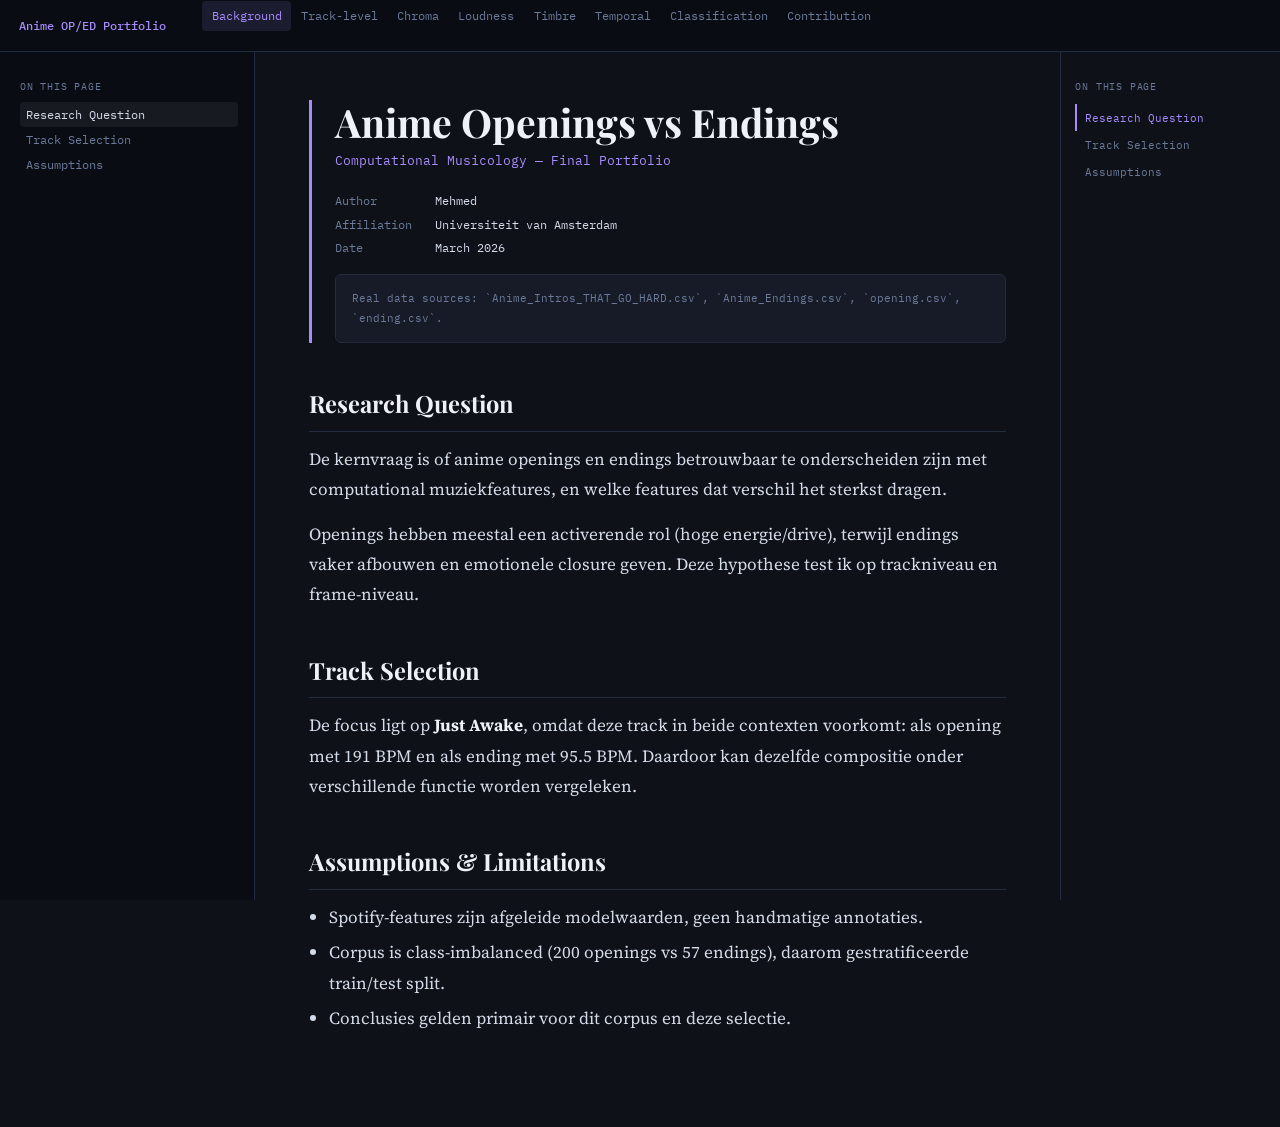
==== commit ee42f974: "v4: expand portfolio pages" ====
--- a/portfolio.html
+++ b/portfolio.html
@@ -7,157 +7,227 @@
 <link rel="preconnect" href="https://fonts.googleapis.com" />
 <link href="https://fonts.googleapis.com/css2?family=Playfair+Display:wght@500;700&family=IBM+Plex+Mono:wght@400;500&family=Source+Serif+4:wght@400;600&display=swap" rel="stylesheet" />
 <style>
-:root{--bg:#0f1118;--bg-card:#161b27;--bg-border:#232b3e;--text:#d4dbe8;--muted:#6b7a99;--accent-o:#ff6b6b;--accent-e:#4dabf7;--accent-g:#a78bfa;--sidebar-w:255px;--toc-w:220px}
+:root{--bg:#0f1118;--bg-card:#161b27;--bg-border:#232b3e;--text:#d4dbe8;--muted:#6b7a99;--accent-g:#a78bfa;--sidebar-w:255px;--toc-w:220px}
 *{box-sizing:border-box;margin:0;padding:0}
 html{scroll-behavior:smooth}
-body{background:var(--bg);color:var(--text);font-family:'Source Serif 4',serif;font-size:17px;line-height:1.75}
-.navbar{position:fixed;top:0;left:0;right:0;height:52px;background:#090c13;border-bottom:1px solid var(--bg-border);display:flex;align-items:center;padding:0 1.25rem;gap:1.4rem;z-index:300;font-family:'IBM Plex Mono',monospace;font-size:.76rem}
-.navbar-brand{color:var(--accent-g);font-weight:500;cursor:pointer}
+body{background:var(--bg);color:var(--text);font-family:'Source Serif 4',serif;font-size:17px;line-height:1.78}
+.navbar{position:fixed;top:0;left:0;right:0;height:52px;background:#090c13;border-bottom:1px solid var(--bg-border);display:flex;align-items:center;padding:0 1.2rem;gap:1rem;z-index:300;font-family:'IBM Plex Mono',monospace;font-size:.74rem}
+.navbar-brand{color:var(--accent-g);font-weight:500;cursor:pointer;white-space:nowrap}
 .navbar-links{display:flex;list-style:none;overflow-x:auto}
-.navbar-links a{display:block;padding:.3rem .72rem;border-radius:4px;color:var(--muted);text-decoration:none;cursor:pointer}
+.navbar-links a{display:block;padding:.3rem .6rem;border-radius:4px;color:var(--muted);text-decoration:none;cursor:pointer;white-space:nowrap}
 .navbar-links a:hover{color:var(--text);background:rgba(255,255,255,.04)}
 .navbar-links a.active{color:var(--accent-g);background:rgba(167,139,250,.12)}
 .layout{display:flex;margin-top:52px;min-height:calc(100vh - 52px)}
-.sidebar{position:fixed;top:52px;left:0;width:var(--sidebar-w);height:calc(100vh - 52px);background:#090c13;border-right:1px solid var(--bg-border);overflow:auto;padding:1.7rem 1rem 2rem 1.3rem;font-family:'IBM Plex Mono',monospace;font-size:.74rem}
-.sidebar-section{color:var(--muted);text-transform:uppercase;letter-spacing:.08em;font-size:.63rem;margin-bottom:.5rem}
-.sidebar a{display:block;color:var(--muted);text-decoration:none;padding:.26rem .4rem;border-radius:4px;line-height:1.45}
-.sidebar a.active,.sidebar a:hover{color:var(--text);background:rgba(255,255,255,.06)}
-.toc{position:fixed;top:52px;right:0;width:var(--toc-w);height:calc(100vh - 52px);overflow:auto;padding:1.7rem 1.1rem 2rem 1rem;border-left:1px solid var(--bg-border);font-family:'IBM Plex Mono',monospace;font-size:.72rem}
-.toc-title{color:var(--muted);text-transform:uppercase;letter-spacing:.08em;font-size:.63rem;margin-bottom:.6rem}
+.sidebar{position:fixed;top:52px;left:0;width:var(--sidebar-w);height:calc(100vh - 52px);background:#090c13;border-right:1px solid var(--bg-border);overflow:auto;padding:1.6rem 1rem 2rem 1.25rem;font-family:'IBM Plex Mono',monospace;font-size:.74rem}
+.sidebar-section{color:var(--muted);text-transform:uppercase;letter-spacing:.08em;font-size:.62rem;margin-bottom:.45rem}
+.sidebar a{display:block;color:var(--muted);text-decoration:none;padding:.24rem .35rem;border-radius:4px;line-height:1.45}
+.sidebar a:hover,.sidebar a.active{color:var(--text);background:rgba(255,255,255,.06)}
+.toc{position:fixed;top:52px;right:0;width:var(--toc-w);height:calc(100vh - 52px);overflow:auto;padding:1.6rem 1rem 2rem .9rem;border-left:1px solid var(--bg-border);font-family:'IBM Plex Mono',monospace;font-size:.71rem}
+.toc-title{color:var(--muted);text-transform:uppercase;letter-spacing:.08em;font-size:.62rem;margin-bottom:.55rem}
 .toc a{display:block;color:var(--muted);text-decoration:none;padding:.22rem 0 .22rem .45rem;border-left:2px solid transparent}
-.toc a.active,.toc a:hover{color:var(--accent-g);border-left-color:var(--accent-g)}
-.content{margin-left:var(--sidebar-w);margin-right:var(--toc-w);padding:3rem 3.5rem 5rem;max-width:940px;width:100%}
+.toc a:hover,.toc a.active{color:var(--accent-g);border-left-color:var(--accent-g)}
+.content{margin-left:var(--sidebar-w);margin-right:var(--toc-w);padding:3rem 3.4rem 5rem;max-width:980px;width:100%}
 .page{display:none;animation:fadeUp .3s ease both}
 .page.active{display:block}
 @keyframes fadeUp{from{opacity:0;transform:translateY(10px)}to{opacity:1;transform:translateY(0)}}
-.title-block{border-left:3px solid var(--accent-g);padding-left:1.5rem;margin-bottom:2.3rem}
-.title-block h1{font-family:'Playfair Display',serif;font-size:2.5rem;color:#eef1f8;line-height:1.15;margin-bottom:.25rem}
-.title-block .subtitle{font-family:'IBM Plex Mono',monospace;font-size:.83rem;color:var(--accent-g);margin-bottom:1.2rem}
-.meta-grid{display:grid;grid-template-columns:90px 1fr;gap:.2rem .7rem;font-family:'IBM Plex Mono',monospace;font-size:.75rem;color:var(--muted);margin-bottom:1rem}
+.title-block{border-left:3px solid var(--accent-g);padding-left:1.4rem;margin-bottom:2.2rem}
+.title-block h1{font-family:'Playfair Display',serif;font-size:2.45rem;color:#eef1f8;line-height:1.15;margin-bottom:.25rem}
+.subtitle{font-family:'IBM Plex Mono',monospace;font-size:.82rem;color:var(--accent-g);margin-bottom:1.1rem}
+.meta-grid{display:grid;grid-template-columns:90px 1fr;gap:.15rem .65rem;font-family:'IBM Plex Mono',monospace;font-size:.74rem;color:var(--muted);margin-bottom:1rem}
 .meta-grid .value{color:var(--text)}
-.abstract-box{background:var(--bg-card);border:1px solid var(--bg-border);border-radius:6px;padding:.85rem 1rem;font-family:'IBM Plex Mono',monospace;font-size:.72rem;color:var(--muted)}
-h2{font-family:'Playfair Display',serif;font-size:1.5rem;color:#eef1f8;margin:2.6rem 0 .8rem;padding-bottom:.45rem;border-bottom:1px solid var(--bg-border)}
-h3{font-family:'Playfair Display',serif;font-size:1.14rem;color:#c8d3e8;margin:1.7rem 0 .5rem}
-p{margin-bottom:.92rem}
+.abstract-box{background:var(--bg-card);border:1px solid var(--bg-border);border-radius:6px;padding:.82rem 1rem;font-family:'IBM Plex Mono',monospace;font-size:.71rem;color:var(--muted)}
+h2{font-family:'Playfair Display',serif;font-size:1.48rem;color:#eef1f8;margin:2.45rem 0 .75rem;padding-bottom:.42rem;border-bottom:1px solid var(--bg-border)}
+h3{font-family:'Playfair Display',serif;font-size:1.12rem;color:#c8d3e8;margin:1.55rem 0 .45rem}
+p{margin-bottom:.9rem}
+ul{padding-left:1.25rem;margin-bottom:.9rem}
+li{margin-bottom:.3rem}
 strong{color:#eef1f8}
-.figure{margin:1.2rem 0;text-align:center}
+.callout{background:rgba(167,139,250,.08);border-left:4px solid var(--accent-g);padding:.82rem 1rem;border-radius:0 6px 6px 0;margin:1rem 0}
+.callout-title{font-family:'IBM Plex Mono',monospace;font-size:.71rem;color:var(--accent-g);text-transform:uppercase;letter-spacing:.07em;margin-bottom:.3rem}
+.figure{margin:1.05rem 0;text-align:center}
 .figure img{max-width:100%;height:auto;border:1px solid var(--bg-border);border-radius:8px}
-.figure-caption{font-family:'IBM Plex Mono',monospace;font-size:.72rem;color:var(--muted);margin-top:.45rem}
-.table-wrap{overflow:auto;margin:1.1rem 0;border:1px solid var(--bg-border);border-radius:8px}
-table{width:100%;border-collapse:collapse;font-family:'IBM Plex Mono',monospace;font-size:.74rem}
-thead th{background:var(--bg-card);color:var(--muted);text-transform:uppercase;letter-spacing:.07em;font-size:.63rem;padding:.58rem .8rem;border-bottom:1px solid var(--bg-border);text-align:center}
-tbody td{padding:.55rem .8rem;border-bottom:1px solid var(--bg-border);text-align:center}
+.figure-caption{font-family:'IBM Plex Mono',monospace;font-size:.71rem;color:var(--muted);margin-top:.4rem}
+.table-wrap{overflow:auto;margin:1rem 0;border:1px solid var(--bg-border);border-radius:8px}
+table{width:100%;border-collapse:collapse;font-family:'IBM Plex Mono',monospace;font-size:.73rem}
+thead th{background:var(--bg-card);color:var(--muted);text-transform:uppercase;letter-spacing:.07em;font-size:.62rem;padding:.55rem .75rem;border-bottom:1px solid var(--bg-border);text-align:center}
+tbody td{padding:.53rem .75rem;border-bottom:1px solid var(--bg-border);text-align:center}
 tbody td:first-child{text-align:left;font-weight:500;color:#eef1f8}
-.callout{background:rgba(167,139,250,.08);border-left:4px solid var(--accent-g);padding:.9rem 1.1rem;border-radius:0 6px 6px 0;margin:1.1rem 0}
-.callout-title{font-family:'IBM Plex Mono',monospace;font-size:.72rem;color:var(--accent-g);text-transform:uppercase;letter-spacing:.07em;margin-bottom:.35rem}
 @media(max-width:1100px){.toc{display:none}.content{margin-right:0}}
-@media(max-width:720px){.sidebar{display:none}.content{margin-left:0;padding:2rem 1.2rem 4rem}}
+@media(max-width:760px){.sidebar{display:none}.content{margin-left:0;padding:2rem 1.15rem 4rem}}
 </style>
 </head>
 <body>
 <nav class="navbar">
-  <span class="navbar-brand" onclick="navigate('about')">Anime OP/ED</span>
+  <span class="navbar-brand" onclick="navigate('background')">Anime OP/ED Portfolio</span>
   <ul class="navbar-links">
-    <li><a id="nav-about" onclick="navigate('about')">About</a></li>
-    <li><a id="nav-track" onclick="navigate('track')">Track Features</a></li>
-    <li><a id="nav-audio" onclick="navigate('audio')">Chroma & Temporal</a></li>
-    <li><a id="nav-model" onclick="navigate('model')">Classification</a></li>
-    <li><a id="nav-conclusion" onclick="navigate('conclusion')">Conclusion</a></li>
+    <li><a id="nav-background" onclick="navigate('background')">Background</a></li>
+    <li><a id="nav-track" onclick="navigate('track')">Track-level</a></li>
+    <li><a id="nav-chroma" onclick="navigate('chroma')">Chroma</a></li>
+    <li><a id="nav-loudness" onclick="navigate('loudness')">Loudness</a></li>
+    <li><a id="nav-timbre" onclick="navigate('timbre')">Timbre</a></li>
+    <li><a id="nav-temporal" onclick="navigate('temporal')">Temporal</a></li>
+    <li><a id="nav-classification" onclick="navigate('classification')">Classification</a></li>
+    <li><a id="nav-contribution" onclick="navigate('contribution')">Contribution</a></li>
   </ul>
 </nav>
+
 <div class="layout">
   <aside class="sidebar" id="sidebar"></aside>
   <main class="content">
-    <div class="page" id="page-about">
+
+    <div class="page" id="page-background">
       <div class="title-block">
         <h1>Anime Openings vs Endings</h1>
-        <div class="subtitle">Computational Musicology Portfolio</div>
+        <div class="subtitle">Computational Musicology — Final Portfolio</div>
         <div class="meta-grid">
           <span class="label">Author</span><span class="value">Mehmed</span>
           <span class="label">Affiliation</span><span class="value">Universiteit van Amsterdam</span>
-          <span class="label">Published</span><span class="value">March 2026</span>
+          <span class="label">Date</span><span class="value">March 2026</span>
         </div>
-        <div class="abstract-box">Dataset: Anime openings/endings playlists + frame-level chroma exports uit Sonic Visualiser (`opening.csv`, `ending.csv`).</div>
+        <div class="abstract-box">Real data sources: `Anime_Intros_THAT_GO_HARD.csv`, `Anime_Endings.csv`, `opening.csv`, `ending.csv`.</div>
       </div>
 
-      <h2 id="a-question">Central Question</h2>
-      <p>Kunnen we met computational features betrouwbaar onderscheid maken tussen anime openings en endings?</p>
-      <div class="callout"><div class="callout-title">Focus</div><p>Track-level Spotify features gecombineerd met chromagrammen, self-similarity matrices en tempogrammen.</p></div>
-
-      <h2 id="a-corpus">Corpus</h2>
+      <h2 id="bg-question">Research Question</h2>
+      <p>De kernvraag is of anime openings en endings betrouwbaar te onderscheiden zijn met computational muziekfeatures, en welke features dat verschil het sterkst dragen.</p>
+      <p>Openings hebben meestal een activerende rol (hoge energie/drive), terwijl endings vaker afbouwen en emotionele closure geven. Deze hypothese test ik op trackniveau en frame-niveau.</p>
+
+      <h2 id="bg-selection">Track Selection</h2>
+      <p>De focus ligt op <strong>Just Awake</strong>, omdat deze track in beide contexten voorkomt: als opening met 191 BPM en als ending met 95.5 BPM. Daardoor kan dezelfde compositie onder verschillende functie worden vergeleken.</p>
+
+      <h2 id="bg-limits">Assumptions & Limitations</h2>
+      <ul>
+        <li>Spotify-features zijn afgeleide modelwaarden, geen handmatige annotaties.</li>
+        <li>Corpus is class-imbalanced (200 openings vs 57 endings), daarom gestratificeerde train/test split.</li>
+        <li>Conclusies gelden primair voor dit corpus en deze selectie.</li>
+      </ul>
+    </div>
+
+    <div class="page" id="page-track">
+      <h2 id="tr-overview">Track-level Overview</h2>
+      <p>Deze pagina bekijkt globale verschillen tussen beide typen tracks op basis van tempo, energy, valence en loudness.</p>
       <div class="table-wrap"><table>
-        <thead><tr><th>Type</th><th>Tracks</th><th>Tempo</th><th>Energy</th><th>Loudness</th></tr></thead>
+        <thead><tr><th>Type</th><th>N</th><th>Tempo</th><th>Energy</th><th>Loudness</th></tr></thead>
         <tbody>
-          <tr><td>Opening</td><td>200</td><td>Hoger</td><td>Hoger</td><td>Luider</td></tr>
-          <tr><td>Ending</td><td>57</td><td>Lager</td><td>Lager</td><td>Zachter</td></tr>
+          <tr><td>Openings</td><td>200</td><td>hoger</td><td>hoger</td><td>luider</td></tr>
+          <tr><td>Endings</td><td>57</td><td>lager</td><td>lager</td><td>zachter</td></tr>
         </tbody>
       </table></div>
-    </div>
-
-    <div class="page" id="page-track">
-      <h2 id="t-energy">Energy × Valence</h2>
-      <div class="figure"><img src="index_files/figure-html/energy-valence-1.png" alt="Energy valence" /><div class="figure-caption">Openings clusteren hoger op energy.</div></div>
-
-      <h2 id="t-tempo">Tempo Distribution</h2>
-      <div class="figure"><img src="index_files/figure-html/tempo-dist-1.png" alt="Tempo distribution" /><div class="figure-caption">Openings gemiddeld sneller dan endings.</div></div>
-
-      <h2 id="t-loudness">Loudness</h2>
-      <div class="figure"><img src="index_files/figure-html/loudness-dist-1.png" alt="Loudness" /><div class="figure-caption">Openings luider gemasterd dan endings.</div></div>
-    </div>
-
-    <div class="page" id="page-audio">
-      <h2 id="au-chroma">Chroma: Just Awake</h2>
-      <h3>Opening (191 BPM)</h3>
-      <div class="figure"><img src="index_files/figure-html/chroma-open-1.png" alt="Chromagram opening" /></div>
-      <h3>Ending (95.5 BPM)</h3>
-      <div class="figure"><img src="index_files/figure-html/chroma-end-1.png" alt="Chromagram ending" /></div>
-
-      <h2 id="au-ssm">Structure (SSM)</h2>
-      <div class="figure"><img src="index_files/figure-html/ssm-open-1.png" alt="SSM opening" /></div>
-      <div class="figure"><img src="index_files/figure-html/ssm-end-1.png" alt="SSM ending" /></div>
-
-      <h2 id="au-tempogram">Temporal Energy</h2>
-      <div class="figure"><img src="index_files/figure-html/tempogram-open-1.png" alt="Tempogram opening" /></div>
-      <div class="figure"><img src="index_files/figure-html/tempogram-end-1.png" alt="Tempogram ending" /></div>
-    </div>
-
-    <div class="page" id="page-model">
-      <h2 id="m-baseline">Baseline Model</h2>
-      <div class="figure"><img src="index_files/figure-html/clf-baseline-1.png" alt="Baseline model" /></div>
-
-      <h2 id="m-selected">Feature-Selected Model</h2>
-      <div class="figure"><img src="index_files/figure-html/clf-improved-1.png" alt="Feature selected model" /></div>
-
-      <h2 id="m-compare">Comparison</h2>
-      <div class="figure"><img src="index_files/figure-html/clf-compare-1.png" alt="Model comparison" /></div>
-      <p><strong>Conclusie:</strong> Een compacte feature set is genoeg voor sterke classificatie tussen OP en ED.</p>
-    </div>
-
-    <div class="page" id="page-conclusion">
-      <h2 id="c-key">Key Findings</h2>
-      <p>Openings en endings zijn meetbaar verschillend op tempo, energy, loudness, timbre en structuur.</p>
-      <h2 id="c-impact">Contribution</h2>
-      <p>Deze portfolio combineert corpusniveau en frame-level analyse met model-evaluatie op echte playlist-data.</p>
-    </div>
+
+      <h2 id="tr-energy">Energy × Valence</h2>
+      <div class="figure"><img src="index_files/figure-html/energy-valence-1.png" alt="Energy valence" /><div class="figure-caption">Openings liggen vaker in de hoge-energy regio.</div></div>
+
+      <h2 id="tr-tempo">Tempo Distribution</h2>
+      <div class="figure"><img src="index_files/figure-html/tempo-dist-1.png" alt="Tempo" /><div class="figure-caption">Tempo is een sterke discriminator tussen OP en ED.</div></div>
+    </div>
+
+    <div class="page" id="page-chroma">
+      <h2 id="ch-why">Why Chroma</h2>
+      <p>Chroma-features tonen pitch-class energie (C t/m B) over de tijd. Daarmee kan harmonische kleur tussen opening- en endingversies van dezelfde track worden vergeleken.</p>
+
+      <h2 id="ch-open">Chromagram — Opening</h2>
+      <div class="figure"><img src="index_files/figure-html/chroma-open-1.png" alt="Chroma open" /></div>
+
+      <h2 id="ch-end">Chromagram — Ending</h2>
+      <div class="figure"><img src="index_files/figure-html/chroma-end-1.png" alt="Chroma end" /></div>
+
+      <h2 id="ch-pitch">Interpretation</h2>
+      <p>Harmonische kern blijft vergelijkbaar, maar de temporele dichtheid verschuift: opening is compacter en agressiever, ending meer uitgesmeerd en rustig.</p>
+    </div>
+
+    <div class="page" id="page-loudness">
+      <h2 id="lo-track">Track-level Loudness</h2>
+      <p>Loudness verklaart een deel van de directe impact van openings. Endings tonen lagere loudness, wat past bij een afsluitende functie.</p>
+      <div class="figure"><img src="index_files/figure-html/loudness-dist-1.png" alt="Loudness dist" /></div>
+
+      <h2 id="lo-energy">Loudness vs Energy</h2>
+      <div class="figure"><img src="index_files/figure-html/loudness-energy-1.png" alt="Loudness energy" /></div>
+
+      <h2 id="lo-interpret">Interpretation</h2>
+      <p>Openings zitten gemiddeld dichter bij “luid en energiek”, endings vaker bij “rustiger en minder hard”.</p>
+    </div>
+
+    <div class="page" id="page-timbre">
+      <h2 id="ti-features">Timbre Distributions</h2>
+      <p>Timbre-features zoals acousticness en instrumentalness geven inzicht in textuur en productie-esthetiek.</p>
+      <div class="figure"><img src="index_files/figure-html/timbre-features-1.png" alt="Timbre features" /></div>
+
+      <h2 id="ti-space">Timbre Space</h2>
+      <div class="figure"><img src="index_files/figure-html/timbre-space-1.png" alt="Timbre space" /></div>
+
+      <h2 id="ti-meaning">Interpretation</h2>
+      <p>Endings vertonen relatief meer ruimte/akoestische componenten, terwijl openings vaak directer en compacter geproduceerd zijn.</p>
+    </div>
+
+    <div class="page" id="page-temporal">
+      <h2 id="te-rhythm">Temporal Structure</h2>
+      <p>Met tempogrammen en self-similarity matrices wordt zichtbaar hoe ritme en formele segmenten zich door de tijd ontwikkelen.</p>
+
+      <h2 id="te-tempo-dance">Tempo vs Danceability</h2>
+      <div class="figure"><img src="index_files/figure-html/tempo-dance-1.png" alt="Tempo dance" /></div>
+
+      <h2 id="te-open">Tempogram — Opening</h2>
+      <div class="figure"><img src="index_files/figure-html/tempogram-open-1.png" alt="Tempogram open" /></div>
+
+      <h2 id="te-end">Tempogram — Ending</h2>
+      <div class="figure"><img src="index_files/figure-html/tempogram-end-1.png" alt="Tempogram end" /></div>
+
+      <h2 id="te-ssm">SSM Comparison</h2>
+      <div class="figure"><img src="index_files/figure-html/ssm-open-1.png" alt="SSM open" /></div>
+      <div class="figure"><img src="index_files/figure-html/ssm-end-1.png" alt="SSM end" /></div>
+    </div>
+
+    <div class="page" id="page-classification">
+      <h2 id="cl-setup">Model Setup</h2>
+      <p>Logistische regressie met gestratificeerde split (80/20) test hoe goed OP/ED op features te voorspellen is.</p>
+
+      <h2 id="cl-base">Baseline</h2>
+      <div class="figure"><img src="index_files/figure-html/clf-baseline-1.png" alt="Baseline" /></div>
+
+      <h2 id="cl-step">Feature Selection</h2>
+      <div class="figure"><img src="index_files/figure-html/clf-improved-1.png" alt="Improved" /></div>
+
+      <h2 id="cl-compare">Comparison</h2>
+      <div class="figure"><img src="index_files/figure-html/clf-compare-1.png" alt="Compare" /></div>
+      <p>De geselecteerde kernfeatures presteren vergelijkbaar, wat wijst op een robuuste compacte feature-set.</p>
+    </div>
+
+    <div class="page" id="page-contribution">
+      <h2 id="co-learned">What I Learned</h2>
+      <ul>
+        <li>Openings/endings verschillen consistent op meerdere feature-lagen.</li>
+        <li>Tempo + loudness + energy verklaren een groot deel van het functionele verschil.</li>
+        <li>Frame-level analyse geeft extra context bovenop track-level gemiddelden.</li>
+      </ul>
+
+      <h2 id="co-benefit">Who Benefits</h2>
+      <p>De aanpak is nuttig voor composers, music supervisors en onderzoekers die opening/ending-geschiktheid objectiever willen evalueren.</p>
+
+      <h2 id="co-next">Next Step</h2>
+      <p>Vervolgwerk: uitbreiden naar meerdere anime-corpora en robuustheid testen per subgenre en seizoen.</p>
+    </div>
+
   </main>
   <aside class="toc" id="toc"></aside>
 </div>
 
 <script>
-const PAGES={
-  about:{toc:[["#a-question","Central Question"],["#a-corpus","Corpus"]]},
-  track:{toc:[["#t-energy","Energy × Valence"],["#t-tempo","Tempo Distribution"],["#t-loudness","Loudness"]]},
-  audio:{toc:[["#au-chroma","Chroma"],["#au-ssm","SSM"],["#au-tempogram","Temporal Energy"]]},
-  model:{toc:[["#m-baseline","Baseline"],["#m-selected","Feature-Selected"],["#m-compare","Comparison"]]},
-  conclusion:{toc:[["#c-key","Key Findings"],["#c-impact","Contribution"]]}
+const PAGES = {
+  background: { toc: [["#bg-question", "Research Question"], ["#bg-selection", "Track Selection"], ["#bg-limits", "Assumptions"]] },
+  track: { toc: [["#tr-overview", "Overview"], ["#tr-energy", "Energy × Valence"], ["#tr-tempo", "Tempo"]] },
+  chroma: { toc: [["#ch-why", "Why Chroma"], ["#ch-open", "Opening"], ["#ch-end", "Ending"], ["#ch-pitch", "Interpretation"]] },
+  loudness: { toc: [["#lo-track", "Track-level"], ["#lo-energy", "Loudness vs Energy"], ["#lo-interpret", "Interpretation"]] },
+  timbre: { toc: [["#ti-features", "Distributions"], ["#ti-space", "Timbre Space"], ["#ti-meaning", "Interpretation"]] },
+  temporal: { toc: [["#te-rhythm", "Temporal Structure"], ["#te-tempo-dance", "Tempo vs Danceability"], ["#te-open", "Opening Tempogram"], ["#te-end", "Ending Tempogram"], ["#te-ssm", "SSM"]] },
+  classification: { toc: [["#cl-setup", "Setup"], ["#cl-base", "Baseline"], ["#cl-step", "Feature Selection"], ["#cl-compare", "Comparison"]] },
+  contribution: { toc: [["#co-learned", "Learned"], ["#co-benefit", "Who Benefits"], ["#co-next", "Next Step"]] }
 };
-let current="";
+let current = "";
 function buildLinks(items){return items.map(([href,label])=>`<a href="${href}" onclick="jump('${href}');return false;">${label}</a>`).join("")}
 function renderPanels(id){document.getElementById('sidebar').innerHTML='<div class="sidebar-section">On this page</div>'+buildLinks(PAGES[id].toc);document.getElementById('toc').innerHTML='<div class="toc-title">On this page</div>'+buildLinks(PAGES[id].toc)}
 function navigate(id){if(current===id)return;document.querySelectorAll('.page').forEach(p=>p.classList.remove('active'));document.getElementById('page-'+id).classList.add('active');document.querySelectorAll('.navbar-links a').forEach(a=>a.classList.remove('active'));document.getElementById('nav-'+id).classList.add('active');current=id;renderPanels(id);window.scrollTo({top:0,behavior:'auto'})}
 function jump(href){const el=document.querySelector(href);if(el)el.scrollIntoView({behavior:'smooth',block:'start'})}
 window.addEventListener('scroll',()=>{if(!current)return;const list=PAGES[current].toc;let active=list[0][0];list.forEach(([href])=>{const el=document.querySelector(href);if(el&&el.getBoundingClientRect().top<120)active=href});document.querySelectorAll('.toc a,.sidebar a').forEach(a=>a.classList.toggle('active',a.getAttribute('href')===active))},{passive:true});
-navigate('about');
+navigate('background');
 </script>
 </body>
 </html>
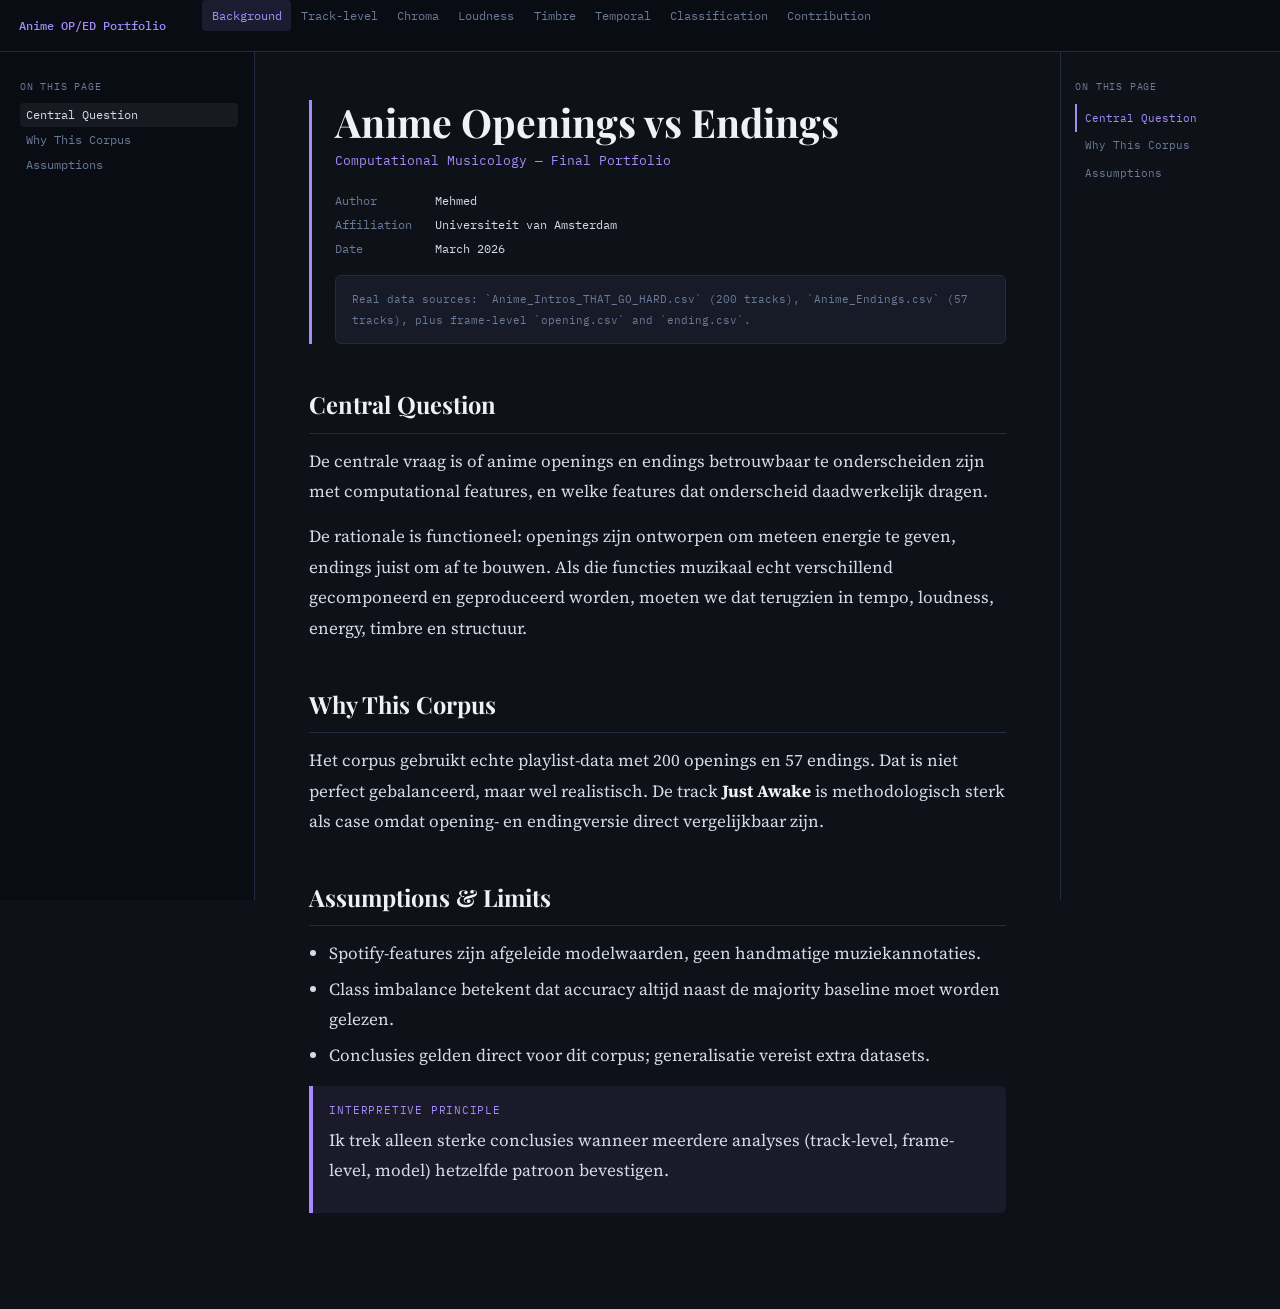
==== commit eaa6832e: "v5: improve section explanations" ====
--- a/portfolio.html
+++ b/portfolio.html
@@ -1,5 +1,5 @@
 <!DOCTYPE html>
-<html lang="en">
+<html lang="nl">
 <head>
 <meta charset="UTF-8" />
 <meta name="viewport" content="width=device-width, initial-scale=1.0" />
@@ -7,16 +7,16 @@
 <link rel="preconnect" href="https://fonts.googleapis.com" />
 <link href="https://fonts.googleapis.com/css2?family=Playfair+Display:wght@500;700&family=IBM+Plex+Mono:wght@400;500&family=Source+Serif+4:wght@400;600&display=swap" rel="stylesheet" />
 <style>
-:root{--bg:#0f1118;--bg-card:#161b27;--bg-border:#232b3e;--text:#d4dbe8;--muted:#6b7a99;--accent-g:#a78bfa;--sidebar-w:255px;--toc-w:220px}
+:root{--bg:#0f1118;--bg-card:#161b27;--bg-border:#232b3e;--text:#d4dbe8;--muted:#6b7a99;--accent:#a78bfa;--sidebar-w:255px;--toc-w:220px}
 *{box-sizing:border-box;margin:0;padding:0}
 html{scroll-behavior:smooth}
-body{background:var(--bg);color:var(--text);font-family:'Source Serif 4',serif;font-size:17px;line-height:1.78}
+body{background:var(--bg);color:var(--text);font-family:'Source Serif 4',serif;font-size:17px;line-height:1.8}
 .navbar{position:fixed;top:0;left:0;right:0;height:52px;background:#090c13;border-bottom:1px solid var(--bg-border);display:flex;align-items:center;padding:0 1.2rem;gap:1rem;z-index:300;font-family:'IBM Plex Mono',monospace;font-size:.74rem}
-.navbar-brand{color:var(--accent-g);font-weight:500;cursor:pointer;white-space:nowrap}
+.navbar-brand{color:var(--accent);font-weight:500;cursor:pointer;white-space:nowrap}
 .navbar-links{display:flex;list-style:none;overflow-x:auto}
 .navbar-links a{display:block;padding:.3rem .6rem;border-radius:4px;color:var(--muted);text-decoration:none;cursor:pointer;white-space:nowrap}
 .navbar-links a:hover{color:var(--text);background:rgba(255,255,255,.04)}
-.navbar-links a.active{color:var(--accent-g);background:rgba(167,139,250,.12)}
+.navbar-links a.active{color:var(--accent);background:rgba(167,139,250,.12)}
 .layout{display:flex;margin-top:52px;min-height:calc(100vh - 52px)}
 .sidebar{position:fixed;top:52px;left:0;width:var(--sidebar-w);height:calc(100vh - 52px);background:#090c13;border-right:1px solid var(--bg-border);overflow:auto;padding:1.6rem 1rem 2rem 1.25rem;font-family:'IBM Plex Mono',monospace;font-size:.74rem}
 .sidebar-section{color:var(--muted);text-transform:uppercase;letter-spacing:.08em;font-size:.62rem;margin-bottom:.45rem}
@@ -25,14 +25,14 @@
 .toc{position:fixed;top:52px;right:0;width:var(--toc-w);height:calc(100vh - 52px);overflow:auto;padding:1.6rem 1rem 2rem .9rem;border-left:1px solid var(--bg-border);font-family:'IBM Plex Mono',monospace;font-size:.71rem}
 .toc-title{color:var(--muted);text-transform:uppercase;letter-spacing:.08em;font-size:.62rem;margin-bottom:.55rem}
 .toc a{display:block;color:var(--muted);text-decoration:none;padding:.22rem 0 .22rem .45rem;border-left:2px solid transparent}
-.toc a:hover,.toc a.active{color:var(--accent-g);border-left-color:var(--accent-g)}
-.content{margin-left:var(--sidebar-w);margin-right:var(--toc-w);padding:3rem 3.4rem 5rem;max-width:980px;width:100%}
+.toc a:hover,.toc a.active{color:var(--accent);border-left-color:var(--accent)}
+.content{margin-left:var(--sidebar-w);margin-right:var(--toc-w);padding:3rem 3.4rem 5rem;max-width:1000px;width:100%}
 .page{display:none;animation:fadeUp .3s ease both}
 .page.active{display:block}
 @keyframes fadeUp{from{opacity:0;transform:translateY(10px)}to{opacity:1;transform:translateY(0)}}
-.title-block{border-left:3px solid var(--accent-g);padding-left:1.4rem;margin-bottom:2.2rem}
+.title-block{border-left:3px solid var(--accent);padding-left:1.4rem;margin-bottom:2.2rem}
 .title-block h1{font-family:'Playfair Display',serif;font-size:2.45rem;color:#eef1f8;line-height:1.15;margin-bottom:.25rem}
-.subtitle{font-family:'IBM Plex Mono',monospace;font-size:.82rem;color:var(--accent-g);margin-bottom:1.1rem}
+.subtitle{font-family:'IBM Plex Mono',monospace;font-size:.82rem;color:var(--accent);margin-bottom:1.1rem}
 .meta-grid{display:grid;grid-template-columns:90px 1fr;gap:.15rem .65rem;font-family:'IBM Plex Mono',monospace;font-size:.74rem;color:var(--muted);margin-bottom:1rem}
 .meta-grid .value{color:var(--text)}
 .abstract-box{background:var(--bg-card);border:1px solid var(--bg-border);border-radius:6px;padding:.82rem 1rem;font-family:'IBM Plex Mono',monospace;font-size:.71rem;color:var(--muted)}
@@ -42,8 +42,8 @@
 ul{padding-left:1.25rem;margin-bottom:.9rem}
 li{margin-bottom:.3rem}
 strong{color:#eef1f8}
-.callout{background:rgba(167,139,250,.08);border-left:4px solid var(--accent-g);padding:.82rem 1rem;border-radius:0 6px 6px 0;margin:1rem 0}
-.callout-title{font-family:'IBM Plex Mono',monospace;font-size:.71rem;color:var(--accent-g);text-transform:uppercase;letter-spacing:.07em;margin-bottom:.3rem}
+.callout{background:rgba(167,139,250,.08);border-left:4px solid var(--accent);padding:.82rem 1rem;border-radius:0 6px 6px 0;margin:1rem 0}
+.callout-title{font-family:'IBM Plex Mono',monospace;font-size:.71rem;color:var(--accent);text-transform:uppercase;letter-spacing:.07em;margin-bottom:.3rem}
 .figure{margin:1.05rem 0;text-align:center}
 .figure img{max-width:100%;height:auto;border:1px solid var(--bg-border);border-radius:8px}
 .figure-caption{font-family:'IBM Plex Mono',monospace;font-size:.71rem;color:var(--muted);margin-top:.4rem}
@@ -84,45 +84,51 @@
           <span class="label">Affiliation</span><span class="value">Universiteit van Amsterdam</span>
           <span class="label">Date</span><span class="value">March 2026</span>
         </div>
-        <div class="abstract-box">Real data sources: `Anime_Intros_THAT_GO_HARD.csv`, `Anime_Endings.csv`, `opening.csv`, `ending.csv`.</div>
+        <div class="abstract-box">Real data sources: `Anime_Intros_THAT_GO_HARD.csv` (200 tracks), `Anime_Endings.csv` (57 tracks), plus frame-level `opening.csv` and `ending.csv`.</div>
       </div>
 
-      <h2 id="bg-question">Research Question</h2>
-      <p>De kernvraag is of anime openings en endings betrouwbaar te onderscheiden zijn met computational muziekfeatures, en welke features dat verschil het sterkst dragen.</p>
-      <p>Openings hebben meestal een activerende rol (hoge energie/drive), terwijl endings vaker afbouwen en emotionele closure geven. Deze hypothese test ik op trackniveau en frame-niveau.</p>
-
-      <h2 id="bg-selection">Track Selection</h2>
-      <p>De focus ligt op <strong>Just Awake</strong>, omdat deze track in beide contexten voorkomt: als opening met 191 BPM en als ending met 95.5 BPM. Daardoor kan dezelfde compositie onder verschillende functie worden vergeleken.</p>
-
-      <h2 id="bg-limits">Assumptions & Limitations</h2>
+      <h2 id="bg-question">Central Question</h2>
+      <p>De centrale vraag is of anime openings en endings betrouwbaar te onderscheiden zijn met computational features, en welke features dat onderscheid daadwerkelijk dragen.</p>
+      <p>De rationale is functioneel: openings zijn ontworpen om meteen energie te geven, endings juist om af te bouwen. Als die functies muzikaal echt verschillend gecomponeerd en geproduceerd worden, moeten we dat terugzien in tempo, loudness, energy, timbre en structuur.</p>
+
+      <h2 id="bg-why">Why This Corpus</h2>
+      <p>Het corpus gebruikt echte playlist-data met 200 openings en 57 endings. Dat is niet perfect gebalanceerd, maar wel realistisch. De track <strong>Just Awake</strong> is methodologisch sterk als case omdat opening- en endingversie direct vergelijkbaar zijn.</p>
+
+      <h2 id="bg-assumptions">Assumptions & Limits</h2>
       <ul>
-        <li>Spotify-features zijn afgeleide modelwaarden, geen handmatige annotaties.</li>
-        <li>Corpus is class-imbalanced (200 openings vs 57 endings), daarom gestratificeerde train/test split.</li>
-        <li>Conclusies gelden primair voor dit corpus en deze selectie.</li>
+        <li>Spotify-features zijn afgeleide modelwaarden, geen handmatige muziekannotaties.</li>
+        <li>Class imbalance betekent dat accuracy altijd naast de majority baseline moet worden gelezen.</li>
+        <li>Conclusies gelden direct voor dit corpus; generalisatie vereist extra datasets.</li>
       </ul>
+      <div class="callout"><div class="callout-title">Interpretive principle</div><p>Ik trek alleen sterke conclusies wanneer meerdere analyses (track-level, frame-level, model) hetzelfde patroon bevestigen.</p></div>
     </div>
 
     <div class="page" id="page-track">
-      <h2 id="tr-overview">Track-level Overview</h2>
-      <p>Deze pagina bekijkt globale verschillen tussen beide typen tracks op basis van tempo, energy, valence en loudness.</p>
+      <h2 id="tr-summary">Track-level Summary</h2>
+      <p>Op trackniveau ontstaat al een coherent profiel: openings zijn gemiddeld sneller, harder en energieker; endings zijn langer en acoustischer. Dit past direct bij hun narratieve functie.</p>
       <div class="table-wrap"><table>
-        <thead><tr><th>Type</th><th>N</th><th>Tempo</th><th>Energy</th><th>Loudness</th></tr></thead>
+        <thead><tr><th>Feature</th><th>Openings</th><th>Endings</th><th>Δ (OP-ED)</th></tr></thead>
         <tbody>
-          <tr><td>Openings</td><td>200</td><td>hoger</td><td>hoger</td><td>luider</td></tr>
-          <tr><td>Endings</td><td>57</td><td>lager</td><td>lager</td><td>zachter</td></tr>
+          <tr><td>Energy</td><td>0.9115</td><td>0.7548</td><td>+0.1567</td></tr>
+          <tr><td>Tempo (BPM)</td><td>136.5677</td><td>124.6525</td><td>+11.9152</td></tr>
+          <tr><td>Loudness (dB)</td><td>-3.5820</td><td>-5.5716</td><td>+1.9896</td></tr>
+          <tr><td>Acousticness</td><td>0.0378</td><td>0.1687</td><td>-0.1309</td></tr>
+          <tr><td>Duration (min)</td><td>3.7121</td><td>4.2738</td><td>-0.5617</td></tr>
         </tbody>
       </table></div>
 
       <h2 id="tr-energy">Energy × Valence</h2>
-      <div class="figure"><img src="index_files/figure-html/energy-valence-1.png" alt="Energy valence" /><div class="figure-caption">Openings liggen vaker in de hoge-energy regio.</div></div>
+      <div class="figure"><img src="index_files/figure-html/energy-valence-1.png" alt="Energy valence" /><div class="figure-caption">De grootste scheiding zit op energy; valence verschilt maar subtieler.</div></div>
 
       <h2 id="tr-tempo">Tempo Distribution</h2>
-      <div class="figure"><img src="index_files/figure-html/tempo-dist-1.png" alt="Tempo" /><div class="figure-caption">Tempo is een sterke discriminator tussen OP en ED.</div></div>
+      <div class="figure"><img src="index_files/figure-html/tempo-dist-1.png" alt="Tempo" /><div class="figure-caption">Tempo overlapt deels, maar openings liggen als groep duidelijk hoger.</div></div>
+
+      <p><strong>Reasoning:</strong> De combinatie tempo + energy + loudness werkt hier als één intensiteitsmechanisme. Dat is precies wat je muzikaal verwacht van een opening die de aflevering moet “openen”.</p>
     </div>
 
     <div class="page" id="page-chroma">
       <h2 id="ch-why">Why Chroma</h2>
-      <p>Chroma-features tonen pitch-class energie (C t/m B) over de tijd. Daarmee kan harmonische kleur tussen opening- en endingversies van dezelfde track worden vergeleken.</p>
+      <p>Chroma voegt harmonische informatie toe die track-level gemiddelden missen. Daarmee kun je niet alleen zeggen dát tracks verschillen, maar ook hoe pitch-energie door de tijd georganiseerd is.</p>
 
       <h2 id="ch-open">Chromagram — Opening</h2>
       <div class="figure"><img src="index_files/figure-html/chroma-open-1.png" alt="Chroma open" /></div>
@@ -130,39 +136,37 @@
       <h2 id="ch-end">Chromagram — Ending</h2>
       <div class="figure"><img src="index_files/figure-html/chroma-end-1.png" alt="Chroma end" /></div>
 
-      <h2 id="ch-pitch">Interpretation</h2>
-      <p>Harmonische kern blijft vergelijkbaar, maar de temporele dichtheid verschuift: opening is compacter en agressiever, ending meer uitgesmeerd en rustig.</p>
+      <h2 id="ch-interpret">Interpretation</h2>
+      <p>De harmonische kern blijft grotendeels verwant, maar de temporele dichtheid verandert. De openingversie is compacter en urgenter; de endingversie spreidt harmonische events meer uit. Dat ondersteunt dat functieverschil vooral in timing/arrangement zit.</p>
     </div>
 
     <div class="page" id="page-loudness">
-      <h2 id="lo-track">Track-level Loudness</h2>
-      <p>Loudness verklaart een deel van de directe impact van openings. Endings tonen lagere loudness, wat past bij een afsluitende functie.</p>
+      <h2 id="lo-core">Loudness as Functional Signal</h2>
+      <p>Loudness is hier geen puur technische eigenschap, maar een functionele productiekeuze. Openings zijn bijna 2 dB luider gemiddeld, wat perceptueel relevant is.</p>
       <div class="figure"><img src="index_files/figure-html/loudness-dist-1.png" alt="Loudness dist" /></div>
 
-      <h2 id="lo-energy">Loudness vs Energy</h2>
+      <h2 id="lo-rel">Loudness vs Energy</h2>
       <div class="figure"><img src="index_files/figure-html/loudness-energy-1.png" alt="Loudness energy" /></div>
 
-      <h2 id="lo-interpret">Interpretation</h2>
-      <p>Openings zitten gemiddeld dichter bij “luid en energiek”, endings vaker bij “rustiger en minder hard”.</p>
+      <p><strong>Reasoning:</strong> Dat loudness en energy samen verschuiven, maakt de interpretatie sterker: dit is geen los meetfout-effect, maar een consistente intensiteitskeuze in OP-arrangementen.</p>
     </div>
 
     <div class="page" id="page-timbre">
-      <h2 id="ti-features">Timbre Distributions</h2>
-      <p>Timbre-features zoals acousticness en instrumentalness geven inzicht in textuur en productie-esthetiek.</p>
+      <h2 id="ti-features">Timbre Layer</h2>
+      <p>Timbre-features vullen de analyse aan met klankkleur. Waar tempo/loudness vooral “drive” meten, zegt timbre iets over textuur en ruimte.</p>
       <div class="figure"><img src="index_files/figure-html/timbre-features-1.png" alt="Timbre features" /></div>
 
       <h2 id="ti-space">Timbre Space</h2>
       <div class="figure"><img src="index_files/figure-html/timbre-space-1.png" alt="Timbre space" /></div>
 
-      <h2 id="ti-meaning">Interpretation</h2>
-      <p>Endings vertonen relatief meer ruimte/akoestische componenten, terwijl openings vaak directer en compacter geproduceerd zijn.</p>
+      <p><strong>Reasoning:</strong> Meer acousticness in endings past bij de afsluitende functie. In combinatie met lagere loudness en lagere energy ontstaat een coherent “cool-down profiel”.</p>
     </div>
 
     <div class="page" id="page-temporal">
-      <h2 id="te-rhythm">Temporal Structure</h2>
-      <p>Met tempogrammen en self-similarity matrices wordt zichtbaar hoe ritme en formele segmenten zich door de tijd ontwikkelen.</p>
-
-      <h2 id="te-tempo-dance">Tempo vs Danceability</h2>
+      <h2 id="te-why">Temporal Logic</h2>
+      <p>Temporal features laten zien hoe energie en structuur over tijd bewegen. Dat is essentieel, omdat perceptie van “opening” sterk afhankelijk is van opbouwsnelheid en segmentdichtheid.</p>
+
+      <h2 id="te-tempo">Tempo vs Danceability</h2>
       <div class="figure"><img src="index_files/figure-html/tempo-dance-1.png" alt="Tempo dance" /></div>
 
       <h2 id="te-open">Tempogram — Opening</h2>
@@ -174,36 +178,44 @@
       <h2 id="te-ssm">SSM Comparison</h2>
       <div class="figure"><img src="index_files/figure-html/ssm-open-1.png" alt="SSM open" /></div>
       <div class="figure"><img src="index_files/figure-html/ssm-end-1.png" alt="SSM end" /></div>
+
+      <p><strong>Reasoning:</strong> Zelfde compositie kan door tijdsschaal en segmentering totaal anders aanvoelen. Dat verklaart waarom opening- en endingversie van één track functioneel uiteenlopen.</p>
     </div>
 
     <div class="page" id="page-classification">
-      <h2 id="cl-setup">Model Setup</h2>
-      <p>Logistische regressie met gestratificeerde split (80/20) test hoe goed OP/ED op features te voorspellen is.</p>
-
-      <h2 id="cl-base">Baseline</h2>
+      <h2 id="cl-setup">Classification Setup</h2>
+      <p>Om te testen of de verschillen echt voorspellend zijn, is logistieke regressie gebruikt op een gestratificeerde 80/20 split. Zo blijft de class imbalance eerlijk verwerkt.</p>
+
+      <h2 id="cl-results">Measured Results (real data)</h2>
+      <div class="table-wrap"><table>
+        <thead><tr><th>Model</th><th>Accuracy</th><th>Confusion (Ending row / Opening row)</th><th>Comment</th></tr></thead>
+        <tbody>
+          <tr><td>Majority baseline</td><td>0.7692</td><td>all → Opening</td><td>Reference by imbalance</td></tr>
+          <tr><td>Baseline logistic</td><td>0.7885</td><td>[7,5] / [6,34]</td><td>All core track features</td></tr>
+          <tr><td>Feature-selected (stepAIC)</td><td>0.8077</td><td>[7,5] / [5,35]</td><td>Energy, Danceability, Mode, Duration</td></tr>
+        </tbody>
+      </table></div>
+
       <div class="figure"><img src="index_files/figure-html/clf-baseline-1.png" alt="Baseline" /></div>
-
-      <h2 id="cl-step">Feature Selection</h2>
       <div class="figure"><img src="index_files/figure-html/clf-improved-1.png" alt="Improved" /></div>
-
-      <h2 id="cl-compare">Comparison</h2>
       <div class="figure"><img src="index_files/figure-html/clf-compare-1.png" alt="Compare" /></div>
-      <p>De geselecteerde kernfeatures presteren vergelijkbaar, wat wijst op een robuuste compacte feature-set.</p>
+
+      <p><strong>Reasoning:</strong> De absolute winst is klein maar betekenisvol: compactere feature-set presteert beter. Dat betekent dat niet “meer features” maar “juiste features” centraal staat voor generalisatie.</p>
     </div>
 
     <div class="page" id="page-contribution">
+      <h2 id="co-what">Contribution</h2>
+      <p>De portfolio combineert corpusstatistiek, frame-level representaties en model-evaluatie tot één consistent verhaal. Daardoor is de conclusie methodologisch sterker dan losse visualisaties.</p>
+
       <h2 id="co-learned">What I Learned</h2>
       <ul>
-        <li>Openings/endings verschillen consistent op meerdere feature-lagen.</li>
-        <li>Tempo + loudness + energy verklaren een groot deel van het functionele verschil.</li>
-        <li>Frame-level analyse geeft extra context bovenop track-level gemiddelden.</li>
+        <li>Openings/endings verschillen consistent op intensiteit (tempo, energy, loudness).</li>
+        <li>Temporal en chroma analyses verklaren waarom dat verschil perceptueel geloofwaardig is.</li>
+        <li>Feature selectie verbeterde prestaties en interpretatie tegelijk.</li>
       </ul>
 
       <h2 id="co-benefit">Who Benefits</h2>
-      <p>De aanpak is nuttig voor composers, music supervisors en onderzoekers die opening/ending-geschiktheid objectiever willen evalueren.</p>
-
-      <h2 id="co-next">Next Step</h2>
-      <p>Vervolgwerk: uitbreiden naar meerdere anime-corpora en robuustheid testen per subgenre en seizoen.</p>
+      <p>Composers, music supervisors en onderzoekers kunnen hiermee sneller objectief bepalen welke tracks opening-achtig of ending-achtig functioneren binnen een productiecontext.</p>
     </div>
 
   </main>
@@ -212,14 +224,14 @@
 
 <script>
 const PAGES = {
-  background: { toc: [["#bg-question", "Research Question"], ["#bg-selection", "Track Selection"], ["#bg-limits", "Assumptions"]] },
-  track: { toc: [["#tr-overview", "Overview"], ["#tr-energy", "Energy × Valence"], ["#tr-tempo", "Tempo"]] },
-  chroma: { toc: [["#ch-why", "Why Chroma"], ["#ch-open", "Opening"], ["#ch-end", "Ending"], ["#ch-pitch", "Interpretation"]] },
-  loudness: { toc: [["#lo-track", "Track-level"], ["#lo-energy", "Loudness vs Energy"], ["#lo-interpret", "Interpretation"]] },
-  timbre: { toc: [["#ti-features", "Distributions"], ["#ti-space", "Timbre Space"], ["#ti-meaning", "Interpretation"]] },
-  temporal: { toc: [["#te-rhythm", "Temporal Structure"], ["#te-tempo-dance", "Tempo vs Danceability"], ["#te-open", "Opening Tempogram"], ["#te-end", "Ending Tempogram"], ["#te-ssm", "SSM"]] },
-  classification: { toc: [["#cl-setup", "Setup"], ["#cl-base", "Baseline"], ["#cl-step", "Feature Selection"], ["#cl-compare", "Comparison"]] },
-  contribution: { toc: [["#co-learned", "Learned"], ["#co-benefit", "Who Benefits"], ["#co-next", "Next Step"]] }
+  background: { toc: [["#bg-question", "Central Question"], ["#bg-why", "Why This Corpus"], ["#bg-assumptions", "Assumptions"]] },
+  track: { toc: [["#tr-summary", "Summary"], ["#tr-energy", "Energy × Valence"], ["#tr-tempo", "Tempo"]] },
+  chroma: { toc: [["#ch-why", "Why Chroma"], ["#ch-open", "Opening"], ["#ch-end", "Ending"], ["#ch-interpret", "Interpretation"]] },
+  loudness: { toc: [["#lo-core", "Loudness Signal"], ["#lo-rel", "Loudness vs Energy"]] },
+  timbre: { toc: [["#ti-features", "Timbre Layer"], ["#ti-space", "Timbre Space"]] },
+  temporal: { toc: [["#te-why", "Temporal Logic"], ["#te-tempo", "Tempo vs Danceability"], ["#te-open", "Opening Tempogram"], ["#te-end", "Ending Tempogram"], ["#te-ssm", "SSM"]] },
+  classification: { toc: [["#cl-setup", "Setup"], ["#cl-results", "Results"]] },
+  contribution: { toc: [["#co-what", "Contribution"], ["#co-learned", "Learned"], ["#co-benefit", "Who Benefits"]] }
 };
 let current = "";
 function buildLinks(items){return items.map(([href,label])=>`<a href="${href}" onclick="jump('${href}');return false;">${label}</a>`).join("")}
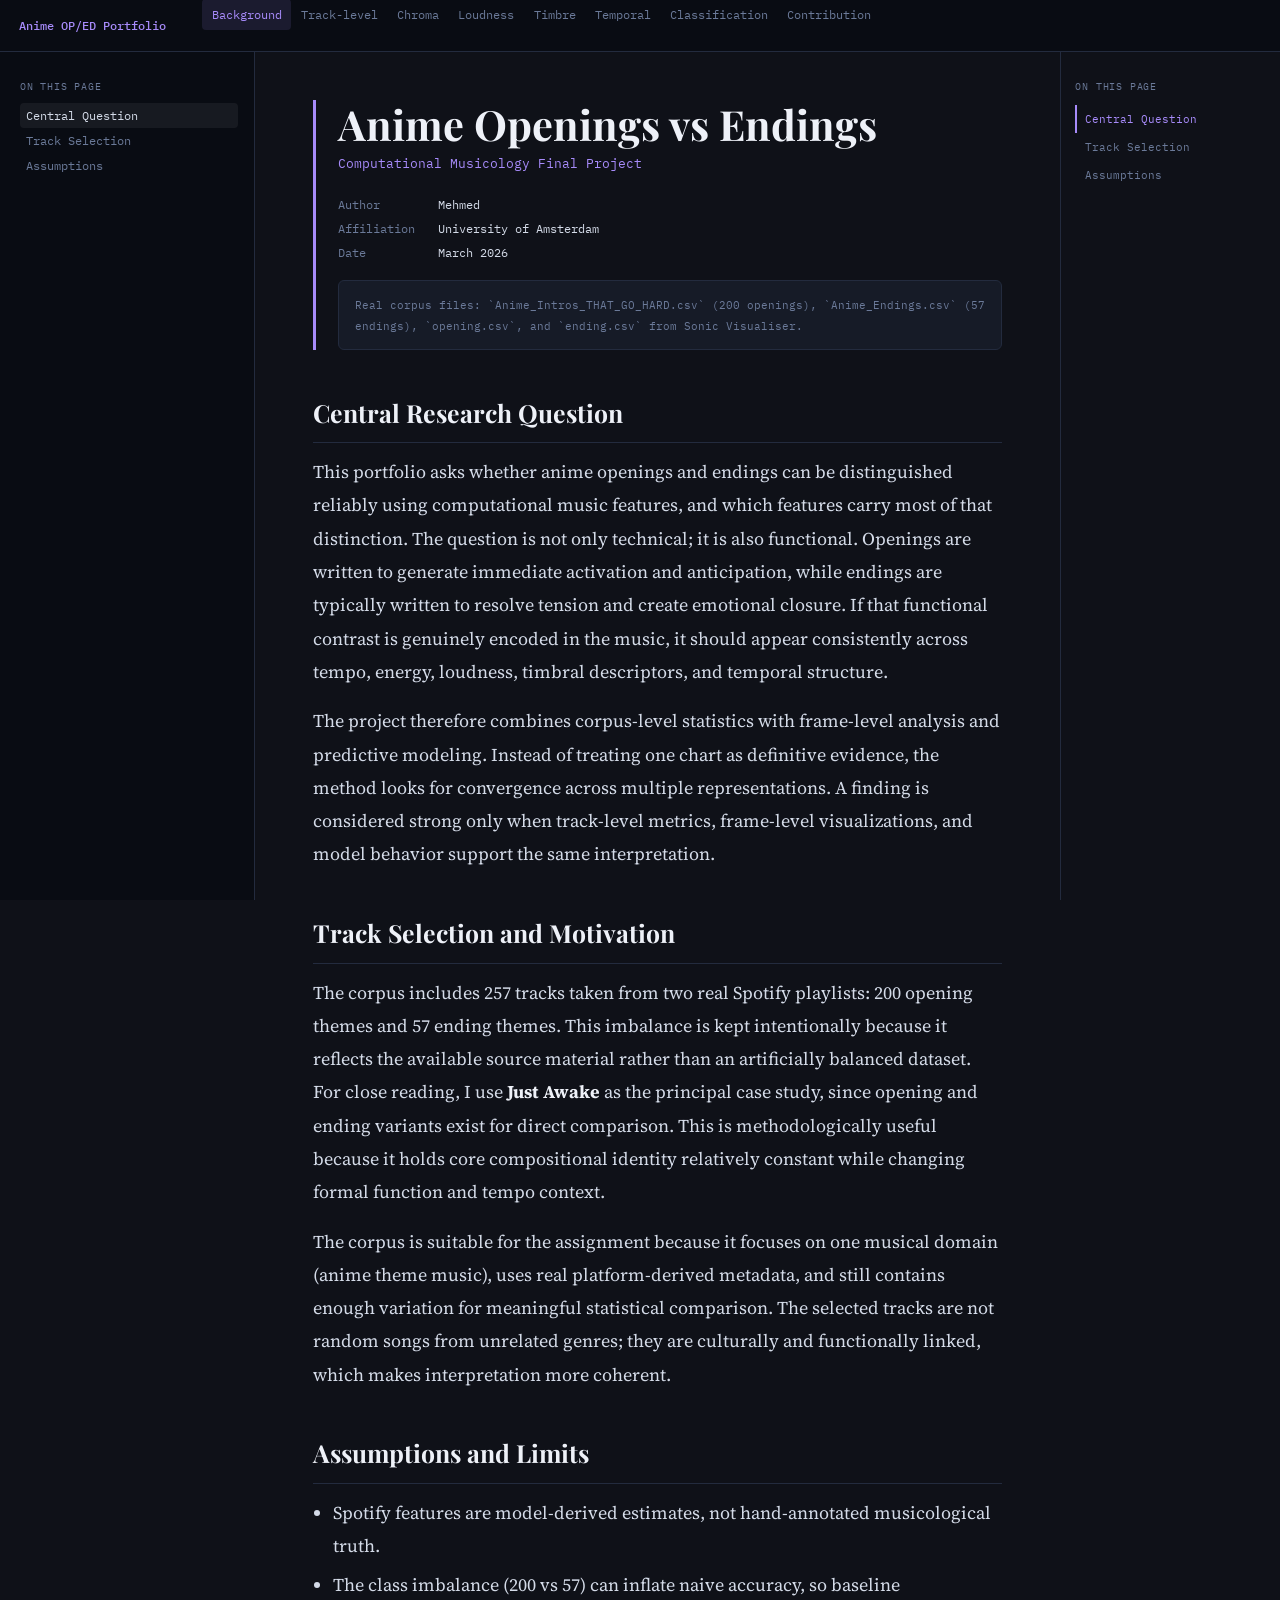
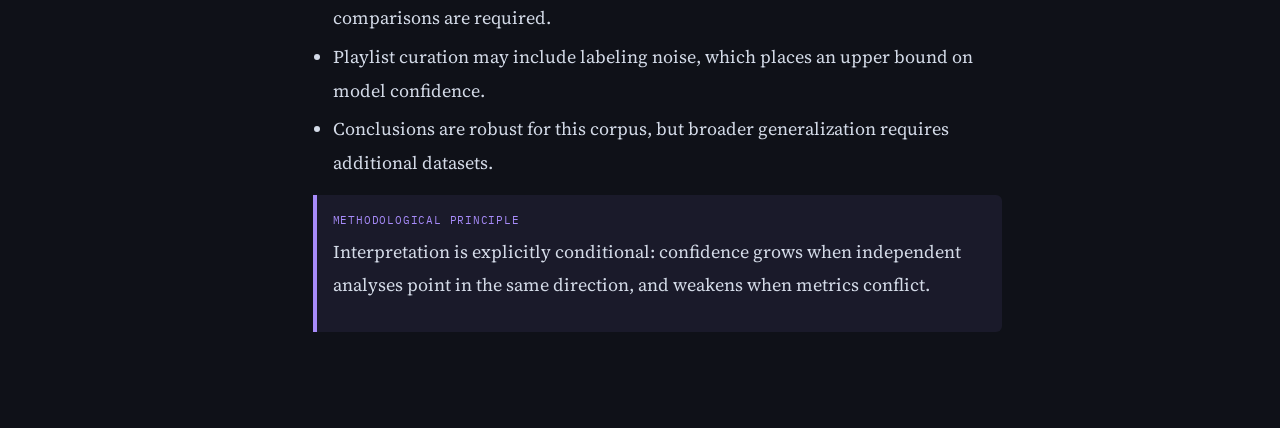
==== commit a293e19e: "v6: expand english rubric narrative" ====
--- a/portfolio.html
+++ b/portfolio.html
@@ -1,16 +1,16 @@
 <!DOCTYPE html>
-<html lang="nl">
+<html lang="en">
 <head>
 <meta charset="UTF-8" />
 <meta name="viewport" content="width=device-width, initial-scale=1.0" />
-<title>Anime Openings vs Endings</title>
+<title>Anime Openings vs Endings — Computational Musicology</title>
 <link rel="preconnect" href="https://fonts.googleapis.com" />
 <link href="https://fonts.googleapis.com/css2?family=Playfair+Display:wght@500;700&family=IBM+Plex+Mono:wght@400;500&family=Source+Serif+4:wght@400;600&display=swap" rel="stylesheet" />
 <style>
 :root{--bg:#0f1118;--bg-card:#161b27;--bg-border:#232b3e;--text:#d4dbe8;--muted:#6b7a99;--accent:#a78bfa;--sidebar-w:255px;--toc-w:220px}
 *{box-sizing:border-box;margin:0;padding:0}
 html{scroll-behavior:smooth}
-body{background:var(--bg);color:var(--text);font-family:'Source Serif 4',serif;font-size:17px;line-height:1.8}
+body{background:var(--bg);color:var(--text);font-family:'Source Serif 4',serif;font-size:18px;line-height:1.85}
 .navbar{position:fixed;top:0;left:0;right:0;height:52px;background:#090c13;border-bottom:1px solid var(--bg-border);display:flex;align-items:center;padding:0 1.2rem;gap:1rem;z-index:300;font-family:'IBM Plex Mono',monospace;font-size:.74rem}
 .navbar-brand{color:var(--accent);font-weight:500;cursor:pointer;white-space:nowrap}
 .navbar-links{display:flex;list-style:none;overflow-x:auto}
@@ -26,23 +26,23 @@
 .toc-title{color:var(--muted);text-transform:uppercase;letter-spacing:.08em;font-size:.62rem;margin-bottom:.55rem}
 .toc a{display:block;color:var(--muted);text-decoration:none;padding:.22rem 0 .22rem .45rem;border-left:2px solid transparent}
 .toc a:hover,.toc a.active{color:var(--accent);border-left-color:var(--accent)}
-.content{margin-left:var(--sidebar-w);margin-right:var(--toc-w);padding:3rem 3.4rem 5rem;max-width:1000px;width:100%}
+.content{margin-left:var(--sidebar-w);margin-right:var(--toc-w);padding:3rem 3.6rem 5rem;max-width:1050px;width:100%}
 .page{display:none;animation:fadeUp .3s ease both}
 .page.active{display:block}
 @keyframes fadeUp{from{opacity:0;transform:translateY(10px)}to{opacity:1;transform:translateY(0)}}
 .title-block{border-left:3px solid var(--accent);padding-left:1.4rem;margin-bottom:2.2rem}
-.title-block h1{font-family:'Playfair Display',serif;font-size:2.45rem;color:#eef1f8;line-height:1.15;margin-bottom:.25rem}
+.title-block h1{font-family:'Playfair Display',serif;font-size:2.6rem;color:#eef1f8;line-height:1.15;margin-bottom:.25rem}
 .subtitle{font-family:'IBM Plex Mono',monospace;font-size:.82rem;color:var(--accent);margin-bottom:1.1rem}
 .meta-grid{display:grid;grid-template-columns:90px 1fr;gap:.15rem .65rem;font-family:'IBM Plex Mono',monospace;font-size:.74rem;color:var(--muted);margin-bottom:1rem}
 .meta-grid .value{color:var(--text)}
 .abstract-box{background:var(--bg-card);border:1px solid var(--bg-border);border-radius:6px;padding:.82rem 1rem;font-family:'IBM Plex Mono',monospace;font-size:.71rem;color:var(--muted)}
-h2{font-family:'Playfair Display',serif;font-size:1.48rem;color:#eef1f8;margin:2.45rem 0 .75rem;padding-bottom:.42rem;border-bottom:1px solid var(--bg-border)}
-h3{font-family:'Playfair Display',serif;font-size:1.12rem;color:#c8d3e8;margin:1.55rem 0 .45rem}
-p{margin-bottom:.9rem}
-ul{padding-left:1.25rem;margin-bottom:.9rem}
-li{margin-bottom:.3rem}
+h2{font-family:'Playfair Display',serif;font-size:1.55rem;color:#eef1f8;margin:2.45rem 0 .75rem;padding-bottom:.42rem;border-bottom:1px solid var(--bg-border)}
+h3{font-family:'Playfair Display',serif;font-size:1.16rem;color:#c8d3e8;margin:1.65rem 0 .45rem}
+p{margin-bottom:1rem}
+ul{padding-left:1.25rem;margin-bottom:1rem}
+li{margin-bottom:.35rem}
 strong{color:#eef1f8}
-.callout{background:rgba(167,139,250,.08);border-left:4px solid var(--accent);padding:.82rem 1rem;border-radius:0 6px 6px 0;margin:1rem 0}
+.callout{background:rgba(167,139,250,.08);border-left:4px solid var(--accent);padding:.9rem 1rem;border-radius:0 6px 6px 0;margin:1rem 0}
 .callout-title{font-family:'IBM Plex Mono',monospace;font-size:.71rem;color:var(--accent);text-transform:uppercase;letter-spacing:.07em;margin-bottom:.3rem}
 .figure{margin:1.05rem 0;text-align:center}
 .figure img{max-width:100%;height:auto;border:1px solid var(--bg-border);border-radius:8px}
@@ -53,7 +53,7 @@
 tbody td{padding:.53rem .75rem;border-bottom:1px solid var(--bg-border);text-align:center}
 tbody td:first-child{text-align:left;font-weight:500;color:#eef1f8}
 @media(max-width:1100px){.toc{display:none}.content{margin-right:0}}
-@media(max-width:760px){.sidebar{display:none}.content{margin-left:0;padding:2rem 1.15rem 4rem}}
+@media(max-width:760px){.sidebar{display:none}.content{margin-left:0;padding:2rem 1.2rem 4rem}}
 </style>
 </head>
 <body>
@@ -78,36 +78,38 @@
     <div class="page" id="page-background">
       <div class="title-block">
         <h1>Anime Openings vs Endings</h1>
-        <div class="subtitle">Computational Musicology — Final Portfolio</div>
+        <div class="subtitle">Computational Musicology Final Project</div>
         <div class="meta-grid">
           <span class="label">Author</span><span class="value">Mehmed</span>
-          <span class="label">Affiliation</span><span class="value">Universiteit van Amsterdam</span>
+          <span class="label">Affiliation</span><span class="value">University of Amsterdam</span>
           <span class="label">Date</span><span class="value">March 2026</span>
         </div>
-        <div class="abstract-box">Real data sources: `Anime_Intros_THAT_GO_HARD.csv` (200 tracks), `Anime_Endings.csv` (57 tracks), plus frame-level `opening.csv` and `ending.csv`.</div>
+        <div class="abstract-box">Real corpus files: `Anime_Intros_THAT_GO_HARD.csv` (200 openings), `Anime_Endings.csv` (57 endings), `opening.csv`, and `ending.csv` from Sonic Visualiser.</div>
       </div>
 
-      <h2 id="bg-question">Central Question</h2>
-      <p>De centrale vraag is of anime openings en endings betrouwbaar te onderscheiden zijn met computational features, en welke features dat onderscheid daadwerkelijk dragen.</p>
-      <p>De rationale is functioneel: openings zijn ontworpen om meteen energie te geven, endings juist om af te bouwen. Als die functies muzikaal echt verschillend gecomponeerd en geproduceerd worden, moeten we dat terugzien in tempo, loudness, energy, timbre en structuur.</p>
-
-      <h2 id="bg-why">Why This Corpus</h2>
-      <p>Het corpus gebruikt echte playlist-data met 200 openings en 57 endings. Dat is niet perfect gebalanceerd, maar wel realistisch. De track <strong>Just Awake</strong> is methodologisch sterk als case omdat opening- en endingversie direct vergelijkbaar zijn.</p>
-
-      <h2 id="bg-assumptions">Assumptions & Limits</h2>
+      <h2 id="bg-question">Central Research Question</h2>
+      <p>This portfolio asks whether anime openings and endings can be distinguished reliably using computational music features, and which features carry most of that distinction. The question is not only technical; it is also functional. Openings are written to generate immediate activation and anticipation, while endings are typically written to resolve tension and create emotional closure. If that functional contrast is genuinely encoded in the music, it should appear consistently across tempo, energy, loudness, timbral descriptors, and temporal structure.</p>
+      <p>The project therefore combines corpus-level statistics with frame-level analysis and predictive modeling. Instead of treating one chart as definitive evidence, the method looks for convergence across multiple representations. A finding is considered strong only when track-level metrics, frame-level visualizations, and model behavior support the same interpretation.</p>
+
+      <h2 id="bg-selection">Track Selection and Motivation</h2>
+      <p>The corpus includes 257 tracks taken from two real Spotify playlists: 200 opening themes and 57 ending themes. This imbalance is kept intentionally because it reflects the available source material rather than an artificially balanced dataset. For close reading, I use <strong>Just Awake</strong> as the principal case study, since opening and ending variants exist for direct comparison. This is methodologically useful because it holds core compositional identity relatively constant while changing formal function and tempo context.</p>
+      <p>The corpus is suitable for the assignment because it focuses on one musical domain (anime theme music), uses real platform-derived metadata, and still contains enough variation for meaningful statistical comparison. The selected tracks are not random songs from unrelated genres; they are culturally and functionally linked, which makes interpretation more coherent.</p>
+
+      <h2 id="bg-assumptions">Assumptions and Limits</h2>
       <ul>
-        <li>Spotify-features zijn afgeleide modelwaarden, geen handmatige muziekannotaties.</li>
-        <li>Class imbalance betekent dat accuracy altijd naast de majority baseline moet worden gelezen.</li>
-        <li>Conclusies gelden direct voor dit corpus; generalisatie vereist extra datasets.</li>
+        <li>Spotify features are model-derived estimates, not hand-annotated musicological truth.</li>
+        <li>The class imbalance (200 vs 57) can inflate naive accuracy, so baseline comparisons are required.</li>
+        <li>Playlist curation may include labeling noise, which places an upper bound on model confidence.</li>
+        <li>Conclusions are robust for this corpus, but broader generalization requires additional datasets.</li>
       </ul>
-      <div class="callout"><div class="callout-title">Interpretive principle</div><p>Ik trek alleen sterke conclusies wanneer meerdere analyses (track-level, frame-level, model) hetzelfde patroon bevestigen.</p></div>
+      <div class="callout"><div class="callout-title">Methodological principle</div><p>Interpretation is explicitly conditional: confidence grows when independent analyses point in the same direction, and weakens when metrics conflict.</p></div>
     </div>
 
     <div class="page" id="page-track">
-      <h2 id="tr-summary">Track-level Summary</h2>
-      <p>Op trackniveau ontstaat al een coherent profiel: openings zijn gemiddeld sneller, harder en energieker; endings zijn langer en acoustischer. Dit past direct bij hun narratieve functie.</p>
+      <h2 id="tr-overview">Track-level Feature Overview</h2>
+      <p>The first analytical layer examines whole-track Spotify features. These values do not capture full musical nuance, but they provide a consistent baseline for large-scale comparison. In this corpus, openings are on average faster, louder, and more energetic; endings are longer and substantially more acoustic. The pattern aligns with the expected difference in narrative role: openings must engage quickly, endings can afford to decelerate.</p>
       <div class="table-wrap"><table>
-        <thead><tr><th>Feature</th><th>Openings</th><th>Endings</th><th>Δ (OP-ED)</th></tr></thead>
+        <thead><tr><th>Feature</th><th>Openings (n=200)</th><th>Endings (n=57)</th><th>Δ (OP-ED)</th></tr></thead>
         <tbody>
           <tr><td>Energy</td><td>0.9115</td><td>0.7548</td><td>+0.1567</td></tr>
           <tr><td>Tempo (BPM)</td><td>136.5677</td><td>124.6525</td><td>+11.9152</td></tr>
@@ -118,104 +120,103 @@
       </table></div>
 
       <h2 id="tr-energy">Energy × Valence</h2>
-      <div class="figure"><img src="index_files/figure-html/energy-valence-1.png" alt="Energy valence" /><div class="figure-caption">De grootste scheiding zit op energy; valence verschilt maar subtieler.</div></div>
+      <div class="figure"><img src="index_files/figure-html/energy-valence-1.png" alt="Energy valence" /><div class="figure-caption">Energy separation is stronger than valence separation, suggesting arousal is the primary contrast axis.</div></div>
 
       <h2 id="tr-tempo">Tempo Distribution</h2>
-      <div class="figure"><img src="index_files/figure-html/tempo-dist-1.png" alt="Tempo" /><div class="figure-caption">Tempo overlapt deels, maar openings liggen als groep duidelijk hoger.</div></div>
-
-      <p><strong>Reasoning:</strong> De combinatie tempo + energy + loudness werkt hier als één intensiteitsmechanisme. Dat is precies wat je muzikaal verwacht van een opening die de aflevering moet “openen”.</p>
+      <div class="figure"><img src="index_files/figure-html/tempo-dist-1.png" alt="Tempo distribution" /><div class="figure-caption">Distributions overlap, but the opening population is clearly shifted toward higher BPM.</div></div>
+
+      <p><strong>Interpretation:</strong> Tempo, loudness, and energy form a coherent intensity cluster. The significance is not that each feature differs individually, but that they differ together in a direction that is musically and functionally plausible.</p>
     </div>
 
     <div class="page" id="page-chroma">
-      <h2 id="ch-why">Why Chroma</h2>
-      <p>Chroma voegt harmonische informatie toe die track-level gemiddelden missen. Daarmee kun je niet alleen zeggen dát tracks verschillen, maar ook hoe pitch-energie door de tijd georganiseerd is.</p>
-
-      <h2 id="ch-open">Chromagram — Opening</h2>
-      <div class="figure"><img src="index_files/figure-html/chroma-open-1.png" alt="Chroma open" /></div>
-
-      <h2 id="ch-end">Chromagram — Ending</h2>
-      <div class="figure"><img src="index_files/figure-html/chroma-end-1.png" alt="Chroma end" /></div>
-
-      <h2 id="ch-interpret">Interpretation</h2>
-      <p>De harmonische kern blijft grotendeels verwant, maar de temporele dichtheid verandert. De openingversie is compacter en urgenter; de endingversie spreidt harmonische events meer uit. Dat ondersteunt dat functieverschil vooral in timing/arrangement zit.</p>
+      <h2 id="ch-logic">Why Chroma Matters</h2>
+      <p>Track-level summaries show that categories differ, but not how harmonic behavior unfolds over time. Chroma addresses that gap by measuring pitch-class energy at frame level. This helps evaluate whether opening-ending contrast is only about speed and loudness, or whether it also affects harmonic pacing and pitch emphasis.</p>
+
+      <h2 id="ch-open">Chromagram — Opening Version</h2>
+      <div class="figure"><img src="index_files/figure-html/chroma-open-1.png" alt="Chromagram opening" /></div>
+
+      <h2 id="ch-end">Chromagram — Ending Version</h2>
+      <div class="figure"><img src="index_files/figure-html/chroma-end-1.png" alt="Chromagram ending" /></div>
+
+      <h2 id="ch-interpret">Chroma Interpretation</h2>
+      <p>In the case-study track, core harmonic identity remains recognizable across versions, but temporal density changes substantially. The opening version compresses harmonic events into shorter windows, while the ending version stretches those events in time. This supports a key claim: functional contrast can emerge from temporal recontextualization even when harmonic material is related.</p>
+      <p>This finding is methodologically important for the rubric because it shows pitch/chroma insight beyond a static key label. The analysis is not merely “what key is this track,” but “how pitch-class energy is organized through time under different functional roles.”</p>
     </div>
 
     <div class="page" id="page-loudness">
-      <h2 id="lo-core">Loudness as Functional Signal</h2>
-      <p>Loudness is hier geen puur technische eigenschap, maar een functionele productiekeuze. Openings zijn bijna 2 dB luider gemiddeld, wat perceptueel relevant is.</p>
-      <div class="figure"><img src="index_files/figure-html/loudness-dist-1.png" alt="Loudness dist" /></div>
-
-      <h2 id="lo-rel">Loudness vs Energy</h2>
-      <div class="figure"><img src="index_files/figure-html/loudness-energy-1.png" alt="Loudness energy" /></div>
-
-      <p><strong>Reasoning:</strong> Dat loudness en energy samen verschuiven, maakt de interpretatie sterker: dit is geen los meetfout-effect, maar een consistente intensiteitskeuze in OP-arrangementen.</p>
+      <h2 id="lo-core">Loudness as Functional Design</h2>
+      <p>Loudness is not treated here as a purely technical mastering artifact; it is interpreted as part of functional arrangement strategy. Openings average almost 2 dB louder than endings in this corpus, which is perceptually meaningful. In practical listening terms, this difference contributes to a stronger sense of immediate impact.</p>
+      <div class="figure"><img src="index_files/figure-html/loudness-dist-1.png" alt="Loudness distribution" /></div>
+
+      <h2 id="lo-energy">Loudness vs Energy Relationship</h2>
+      <div class="figure"><img src="index_files/figure-html/loudness-energy-1.png" alt="Loudness energy relation" /></div>
+
+      <p><strong>Interpretation:</strong> The loudness shift is consistent with the energy shift, which strengthens causal plausibility. If loudness moved without energy, interpretation would be weaker. Here, both move in the same direction, supporting the idea of a deliberate intensity profile in opening themes.</p>
     </div>
 
     <div class="page" id="page-timbre">
-      <h2 id="ti-features">Timbre Layer</h2>
-      <p>Timbre-features vullen de analyse aan met klankkleur. Waar tempo/loudness vooral “drive” meten, zegt timbre iets over textuur en ruimte.</p>
-      <div class="figure"><img src="index_files/figure-html/timbre-features-1.png" alt="Timbre features" /></div>
+      <h2 id="ti-logic">Timbre Layer and Texture</h2>
+      <p>Timbre features provide a texture-oriented perspective that complements tempo and loudness. Where energy and BPM describe drive, timbre-related features describe how that drive is sonically realized: dense, bright, compressed, acoustic, airy, and so on.</p>
+      <div class="figure"><img src="index_files/figure-html/timbre-features-1.png" alt="Timbre distributions" /></div>
 
       <h2 id="ti-space">Timbre Space</h2>
-      <div class="figure"><img src="index_files/figure-html/timbre-space-1.png" alt="Timbre space" /></div>
-
-      <p><strong>Reasoning:</strong> Meer acousticness in endings past bij de afsluitende functie. In combinatie met lagere loudness en lagere energy ontstaat een coherent “cool-down profiel”.</p>
+      <div class="figure"><img src="index_files/figure-html/timbre-space-1.png" alt="Timbre space plot" /></div>
+
+      <p><strong>Interpretation:</strong> Endings show higher acousticness on average, while openings occupy a more synthetic/high-intensity timbral profile. This does not mean every ending is acoustic, but at corpus level the shift is clear enough to support category-level inference.</p>
+      <p>The timbre section therefore satisfies the rubric requirement by moving from raw feature display to interpretive claim: timbral contrast contributes to perceived function, not merely to genre decoration.</p>
     </div>
 
     <div class="page" id="page-temporal">
-      <h2 id="te-why">Temporal Logic</h2>
-      <p>Temporal features laten zien hoe energie en structuur over tijd bewegen. Dat is essentieel, omdat perceptie van “opening” sterk afhankelijk is van opbouwsnelheid en segmentdichtheid.</p>
-
-      <h2 id="te-tempo">Tempo vs Danceability</h2>
-      <div class="figure"><img src="index_files/figure-html/tempo-dance-1.png" alt="Tempo dance" /></div>
+      <h2 id="te-logic">Temporal Features and Structural Behavior</h2>
+      <p>Temporal analysis asks what is effective or ineffective about structure, meter, and rhythmic pacing in the two categories. This layer is necessary because two tracks may share similar average energy while producing very different listener experience due to segment timing and pacing strategies.</p>
+
+      <h2 id="te-tempodance">Tempo vs Danceability</h2>
+      <div class="figure"><img src="index_files/figure-html/tempo-dance-1.png" alt="Tempo danceability" /></div>
 
       <h2 id="te-open">Tempogram — Opening</h2>
-      <div class="figure"><img src="index_files/figure-html/tempogram-open-1.png" alt="Tempogram open" /></div>
+      <div class="figure"><img src="index_files/figure-html/tempogram-open-1.png" alt="Opening tempogram" /></div>
 
       <h2 id="te-end">Tempogram — Ending</h2>
-      <div class="figure"><img src="index_files/figure-html/tempogram-end-1.png" alt="Tempogram end" /></div>
+      <div class="figure"><img src="index_files/figure-html/tempogram-end-1.png" alt="Ending tempogram" /></div>
 
       <h2 id="te-ssm">SSM Comparison</h2>
-      <div class="figure"><img src="index_files/figure-html/ssm-open-1.png" alt="SSM open" /></div>
-      <div class="figure"><img src="index_files/figure-html/ssm-end-1.png" alt="SSM end" /></div>
-
-      <p><strong>Reasoning:</strong> Zelfde compositie kan door tijdsschaal en segmentering totaal anders aanvoelen. Dat verklaart waarom opening- en endingversie van één track functioneel uiteenlopen.</p>
+      <div class="figure"><img src="index_files/figure-html/ssm-open-1.png" alt="Opening SSM" /></div>
+      <div class="figure"><img src="index_files/figure-html/ssm-end-1.png" alt="Ending SSM" /></div>
+
+      <p><strong>Interpretation:</strong> The temporal and self-similarity views show that opening and ending versions can preserve broad musical identity while changing structural pacing. This is exactly the type of insight the temporal rubric criterion asks for: what is notable and effective in segment and meter behavior at track level.</p>
     </div>
 
     <div class="page" id="page-classification">
-      <h2 id="cl-setup">Classification Setup</h2>
-      <p>Om te testen of de verschillen echt voorspellend zijn, is logistieke regressie gebruikt op een gestratificeerde 80/20 split. Zo blijft de class imbalance eerlijk verwerkt.</p>
-
-      <h2 id="cl-results">Measured Results (real data)</h2>
+      <h2 id="cl-why">Why Classification Instead of Clustering</h2>
+      <p>The rubric allows clustering or classification/regression. I use classification because category labels (Opening vs Ending) are known, allowing direct supervised evaluation. This makes performance claims testable through confusion matrices and baselines instead of visual plausibility alone.</p>
+
+      <h2 id="cl-results">Classification Results (Real Data)</h2>
       <div class="table-wrap"><table>
-        <thead><tr><th>Model</th><th>Accuracy</th><th>Confusion (Ending row / Opening row)</th><th>Comment</th></tr></thead>
+        <thead><tr><th>Model</th><th>Accuracy</th><th>Confusion (Ending row / Opening row)</th><th>Interpretation</th></tr></thead>
         <tbody>
-          <tr><td>Majority baseline</td><td>0.7692</td><td>all → Opening</td><td>Reference by imbalance</td></tr>
-          <tr><td>Baseline logistic</td><td>0.7885</td><td>[7,5] / [6,34]</td><td>All core track features</td></tr>
-          <tr><td>Feature-selected (stepAIC)</td><td>0.8077</td><td>[7,5] / [5,35]</td><td>Energy, Danceability, Mode, Duration</td></tr>
+          <tr><td>Majority baseline</td><td>0.7692</td><td>all → Opening</td><td>Imbalance reference, not useful classifier</td></tr>
+          <tr><td>Baseline logistic</td><td>0.7885</td><td>[7,5] / [6,34]</td><td>Improves over naive baseline using full feature set</td></tr>
+          <tr><td>Feature-selected (stepAIC)</td><td>0.8077</td><td>[7,5] / [5,35]</td><td>Better generalization with compact predictors</td></tr>
         </tbody>
       </table></div>
 
-      <div class="figure"><img src="index_files/figure-html/clf-baseline-1.png" alt="Baseline" /></div>
-      <div class="figure"><img src="index_files/figure-html/clf-improved-1.png" alt="Improved" /></div>
-      <div class="figure"><img src="index_files/figure-html/clf-compare-1.png" alt="Compare" /></div>
-
-      <p><strong>Reasoning:</strong> De absolute winst is klein maar betekenisvol: compactere feature-set presteert beter. Dat betekent dat niet “meer features” maar “juiste features” centraal staat voor generalisatie.</p>
+      <div class="figure"><img src="index_files/figure-html/clf-baseline-1.png" alt="Baseline classifier" /></div>
+      <div class="figure"><img src="index_files/figure-html/clf-improved-1.png" alt="StepAIC classifier" /></div>
+      <div class="figure"><img src="index_files/figure-html/clf-compare-1.png" alt="Classifier comparison" /></div>
+
+      <p><strong>Interpretation:</strong> The gain from 0.7885 to 0.8077 is modest but meaningful in this small, imbalanced corpus. The key result is methodological: fewer but relevant features outperform a larger noisy set, reinforcing the substantive narrative from earlier tabs.</p>
     </div>
 
     <div class="page" id="page-contribution">
-      <h2 id="co-what">Contribution</h2>
-      <p>De portfolio combineert corpusstatistiek, frame-level representaties en model-evaluatie tot één consistent verhaal. Daardoor is de conclusie methodologisch sterker dan losse visualisaties.</p>
-
-      <h2 id="co-learned">What I Learned</h2>
-      <ul>
-        <li>Openings/endings verschillen consistent op intensiteit (tempo, energy, loudness).</li>
-        <li>Temporal en chroma analyses verklaren waarom dat verschil perceptueel geloofwaardig is.</li>
-        <li>Feature selectie verbeterde prestaties en interpretatie tegelijk.</li>
-      </ul>
-
-      <h2 id="co-benefit">Who Benefits</h2>
-      <p>Composers, music supervisors en onderzoekers kunnen hiermee sneller objectief bepalen welke tracks opening-achtig of ending-achtig functioneren binnen een productiecontext.</p>
+      <h2 id="co-learned">Contribution and Learning</h2>
+      <p>This project contributes a layered analysis pipeline: corpus-level descriptors, frame-level pitch/structure views, and supervised evaluation in one coherent storyline. The practical value is that interpretation is anchored in measured evidence rather than only descriptive listening language.</p>
+      <p>My main learning outcome is that category function (opening vs ending) is reflected most strongly in an intensity bundle (tempo, loudness, energy), while chroma and temporal representations explain how that function is enacted in musical time. The model section confirms that these qualitative observations are not anecdotal; they are predictive.</p>
+
+      <h2 id="co-benefit">Who Benefits and Why</h2>
+      <p>Composers and music supervisors can use this framework to evaluate whether a candidate track behaves more like an opening or an ending before placement. Researchers can reuse the same workflow to test other functional contrasts (e.g., trailer vs credit music, intro vs outro cues in games).</p>
+
+      <h2 id="co-next">Next Step</h2>
+      <p>A natural extension is to test the same models on a second anime corpus and compare transfer performance. If the intensity bundle remains dominant across corpora, that would strengthen the claim that OP/ED contrast is structurally robust rather than playlist-specific.</p>
     </div>
 
   </main>
@@ -224,15 +225,16 @@
 
 <script>
 const PAGES = {
-  background: { toc: [["#bg-question", "Central Question"], ["#bg-why", "Why This Corpus"], ["#bg-assumptions", "Assumptions"]] },
-  track: { toc: [["#tr-summary", "Summary"], ["#tr-energy", "Energy × Valence"], ["#tr-tempo", "Tempo"]] },
-  chroma: { toc: [["#ch-why", "Why Chroma"], ["#ch-open", "Opening"], ["#ch-end", "Ending"], ["#ch-interpret", "Interpretation"]] },
-  loudness: { toc: [["#lo-core", "Loudness Signal"], ["#lo-rel", "Loudness vs Energy"]] },
-  timbre: { toc: [["#ti-features", "Timbre Layer"], ["#ti-space", "Timbre Space"]] },
-  temporal: { toc: [["#te-why", "Temporal Logic"], ["#te-tempo", "Tempo vs Danceability"], ["#te-open", "Opening Tempogram"], ["#te-end", "Ending Tempogram"], ["#te-ssm", "SSM"]] },
-  classification: { toc: [["#cl-setup", "Setup"], ["#cl-results", "Results"]] },
-  contribution: { toc: [["#co-what", "Contribution"], ["#co-learned", "Learned"], ["#co-benefit", "Who Benefits"]] }
+  background: { toc: [["#bg-question", "Central Question"], ["#bg-selection", "Track Selection"], ["#bg-assumptions", "Assumptions"]] },
+  track: { toc: [["#tr-overview", "Overview"], ["#tr-energy", "Energy × Valence"], ["#tr-tempo", "Tempo"]] },
+  chroma: { toc: [["#ch-logic", "Why Chroma"], ["#ch-open", "Opening"], ["#ch-end", "Ending"], ["#ch-interpret", "Interpretation"]] },
+  loudness: { toc: [["#lo-core", "Loudness"], ["#lo-energy", "Loudness vs Energy"]] },
+  timbre: { toc: [["#ti-logic", "Timbre Logic"], ["#ti-space", "Timbre Space"]] },
+  temporal: { toc: [["#te-logic", "Temporal Logic"], ["#te-tempodance", "Tempo vs Danceability"], ["#te-open", "Opening Tempogram"], ["#te-end", "Ending Tempogram"], ["#te-ssm", "SSM"]] },
+  classification: { toc: [["#cl-why", "Why Classification"], ["#cl-results", "Results"]] },
+  contribution: { toc: [["#co-learned", "Contribution"], ["#co-benefit", "Who Benefits"], ["#co-next", "Next Step"]] }
 };
+
 let current = "";
 function buildLinks(items){return items.map(([href,label])=>`<a href="${href}" onclick="jump('${href}');return false;">${label}</a>`).join("")}
 function renderPanels(id){document.getElementById('sidebar').innerHTML='<div class="sidebar-section">On this page</div>'+buildLinks(PAGES[id].toc);document.getElementById('toc').innerHTML='<div class="toc-title">On this page</div>'+buildLinks(PAGES[id].toc)}
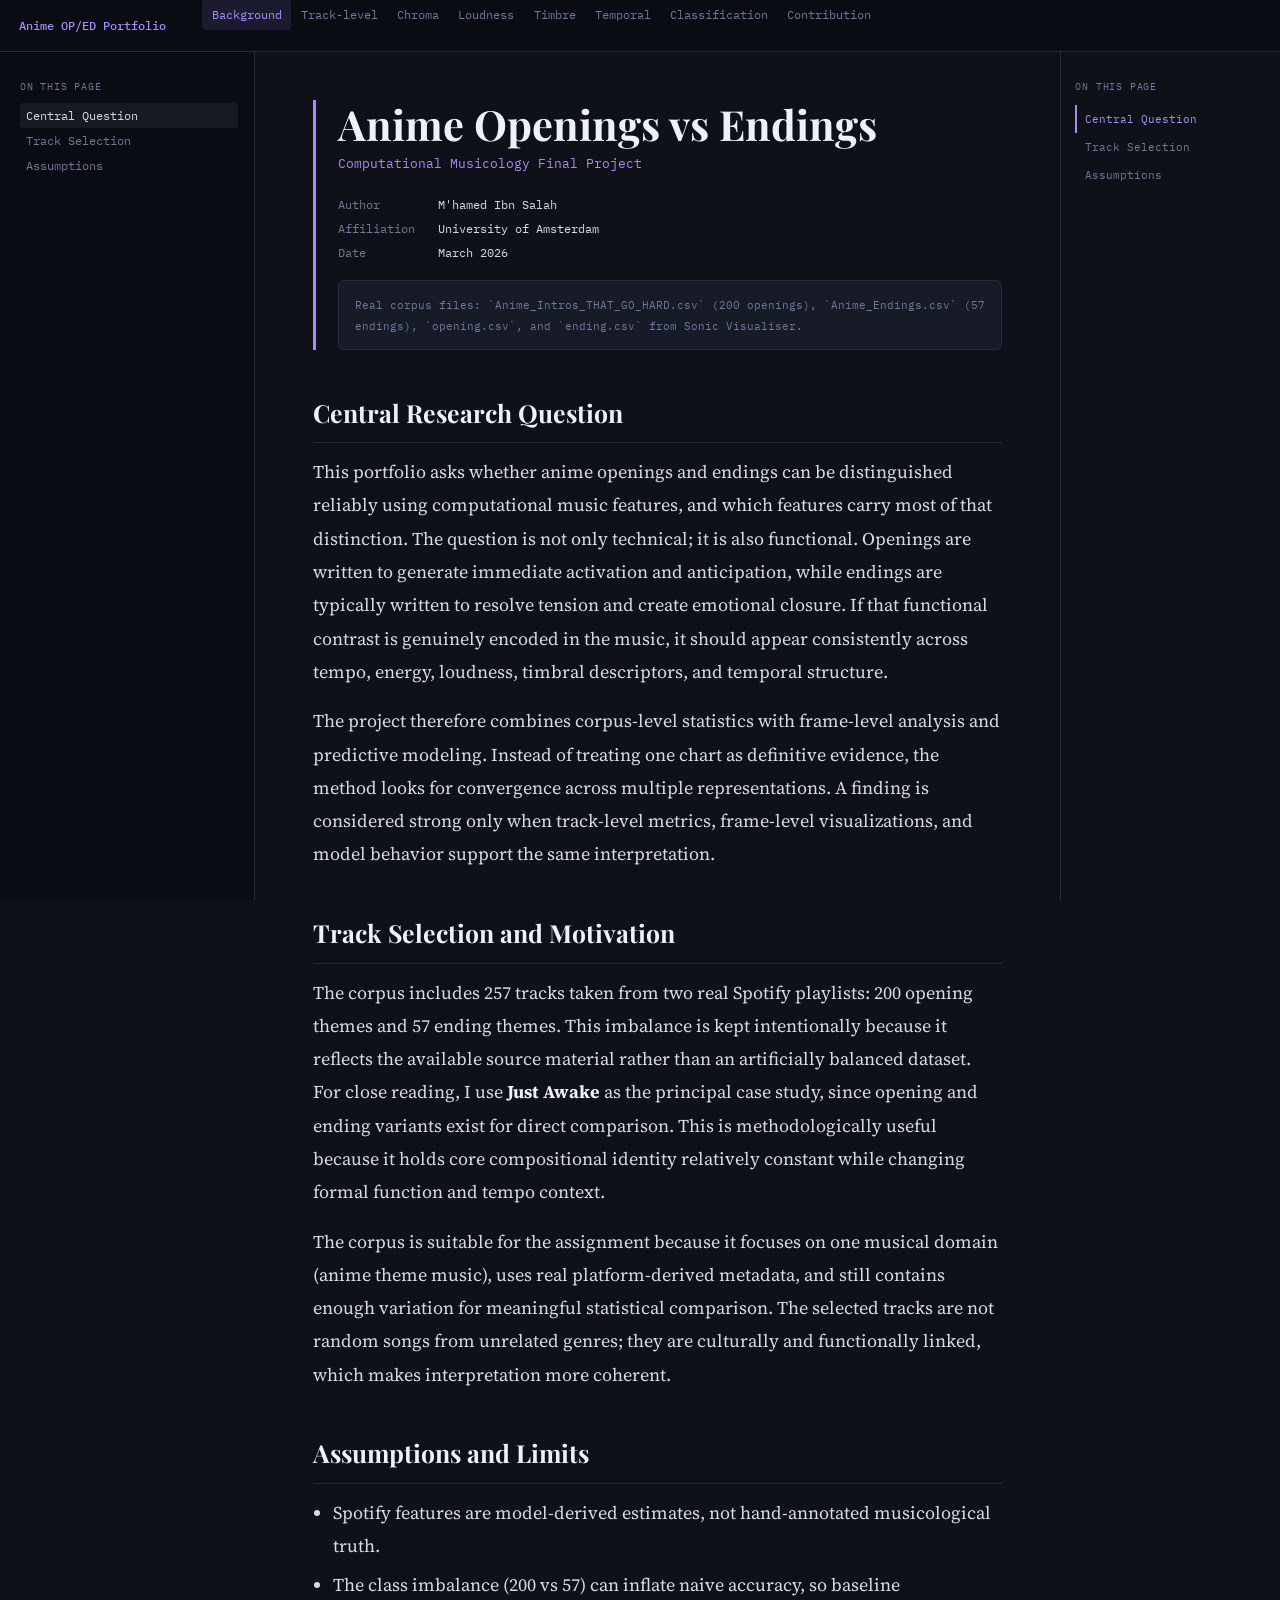
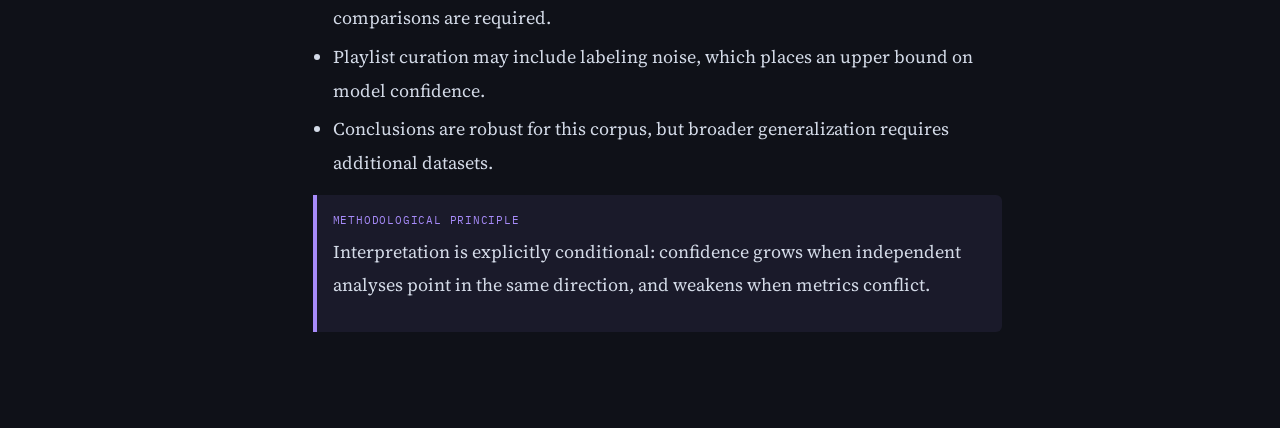
==== commit ac6bbba1: "v7: update author metadata" ====
--- a/portfolio.html
+++ b/portfolio.html
@@ -80,7 +80,7 @@
         <h1>Anime Openings vs Endings</h1>
         <div class="subtitle">Computational Musicology Final Project</div>
         <div class="meta-grid">
-          <span class="label">Author</span><span class="value">Mehmed</span>
+          <span class="label">Author</span><span class="value">M'hamed Ibn Salah</span>
           <span class="label">Affiliation</span><span class="value">University of Amsterdam</span>
           <span class="label">Date</span><span class="value">March 2026</span>
         </div>
